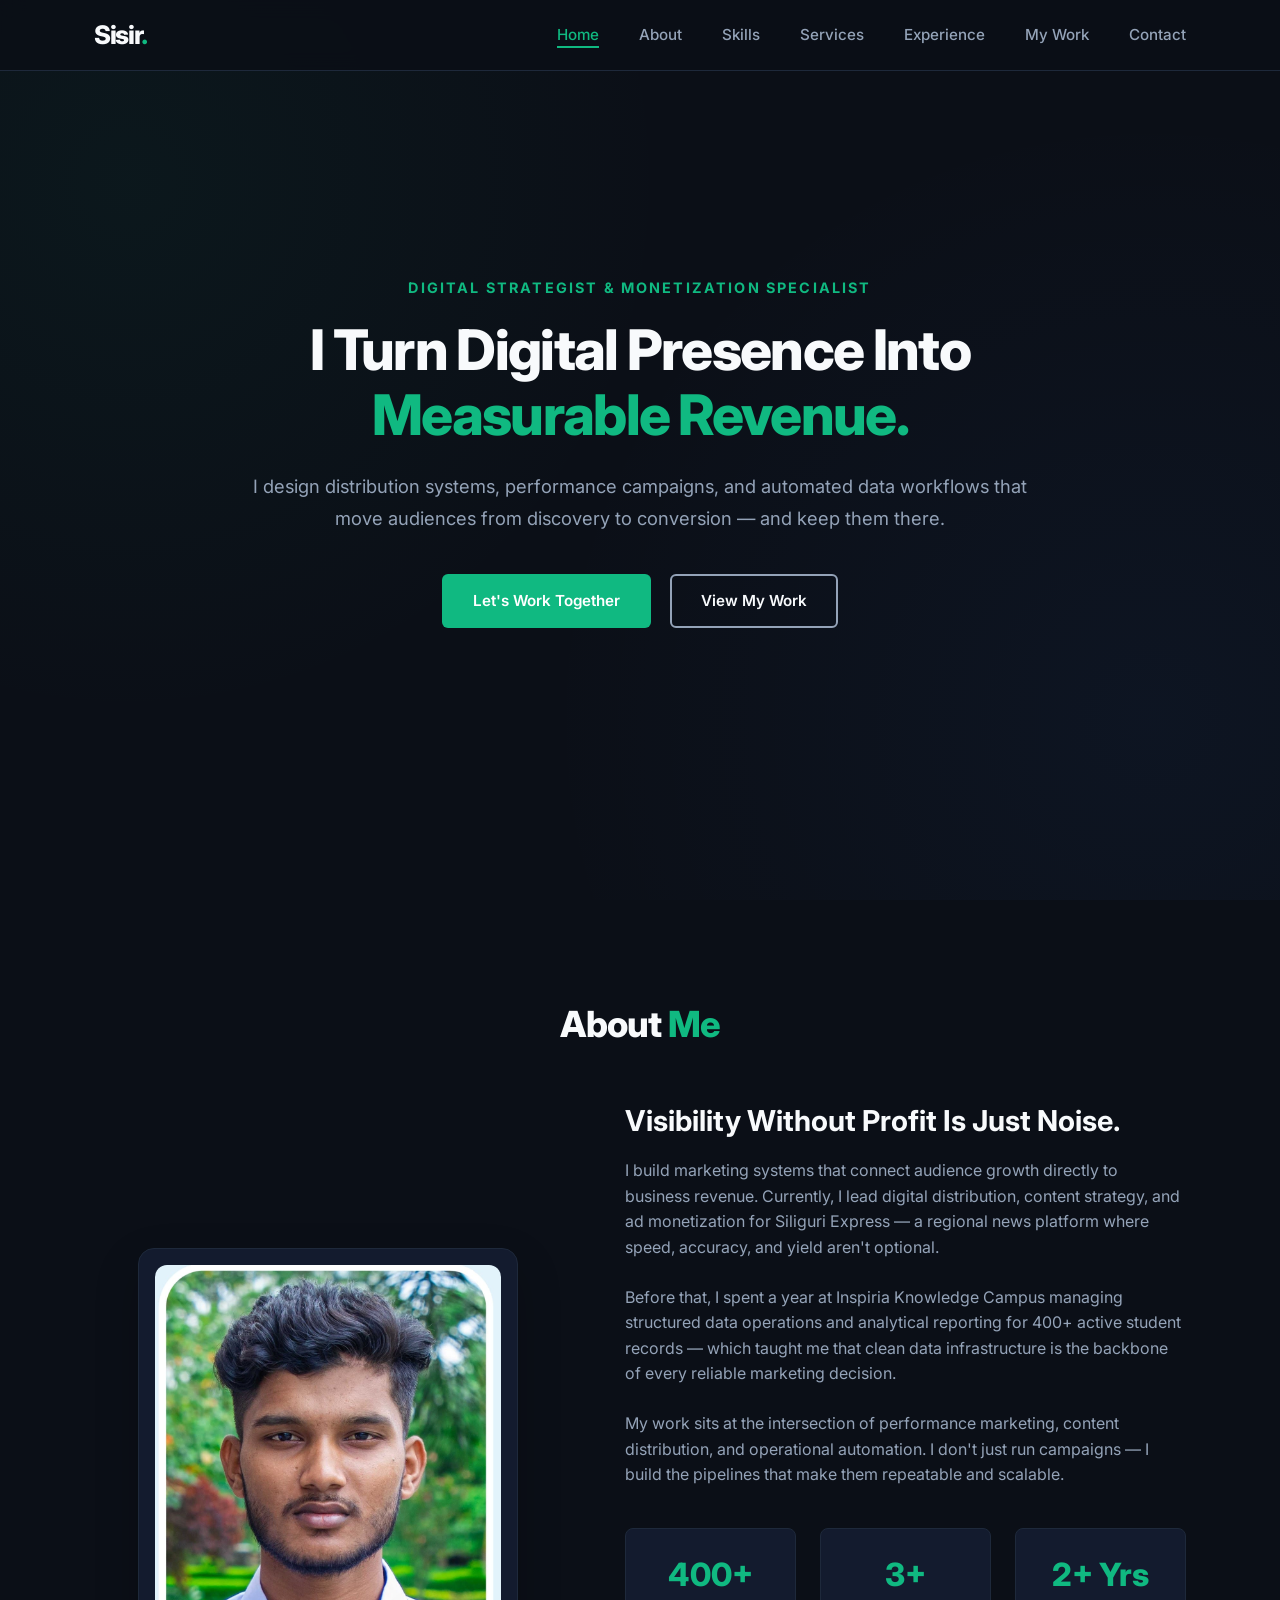
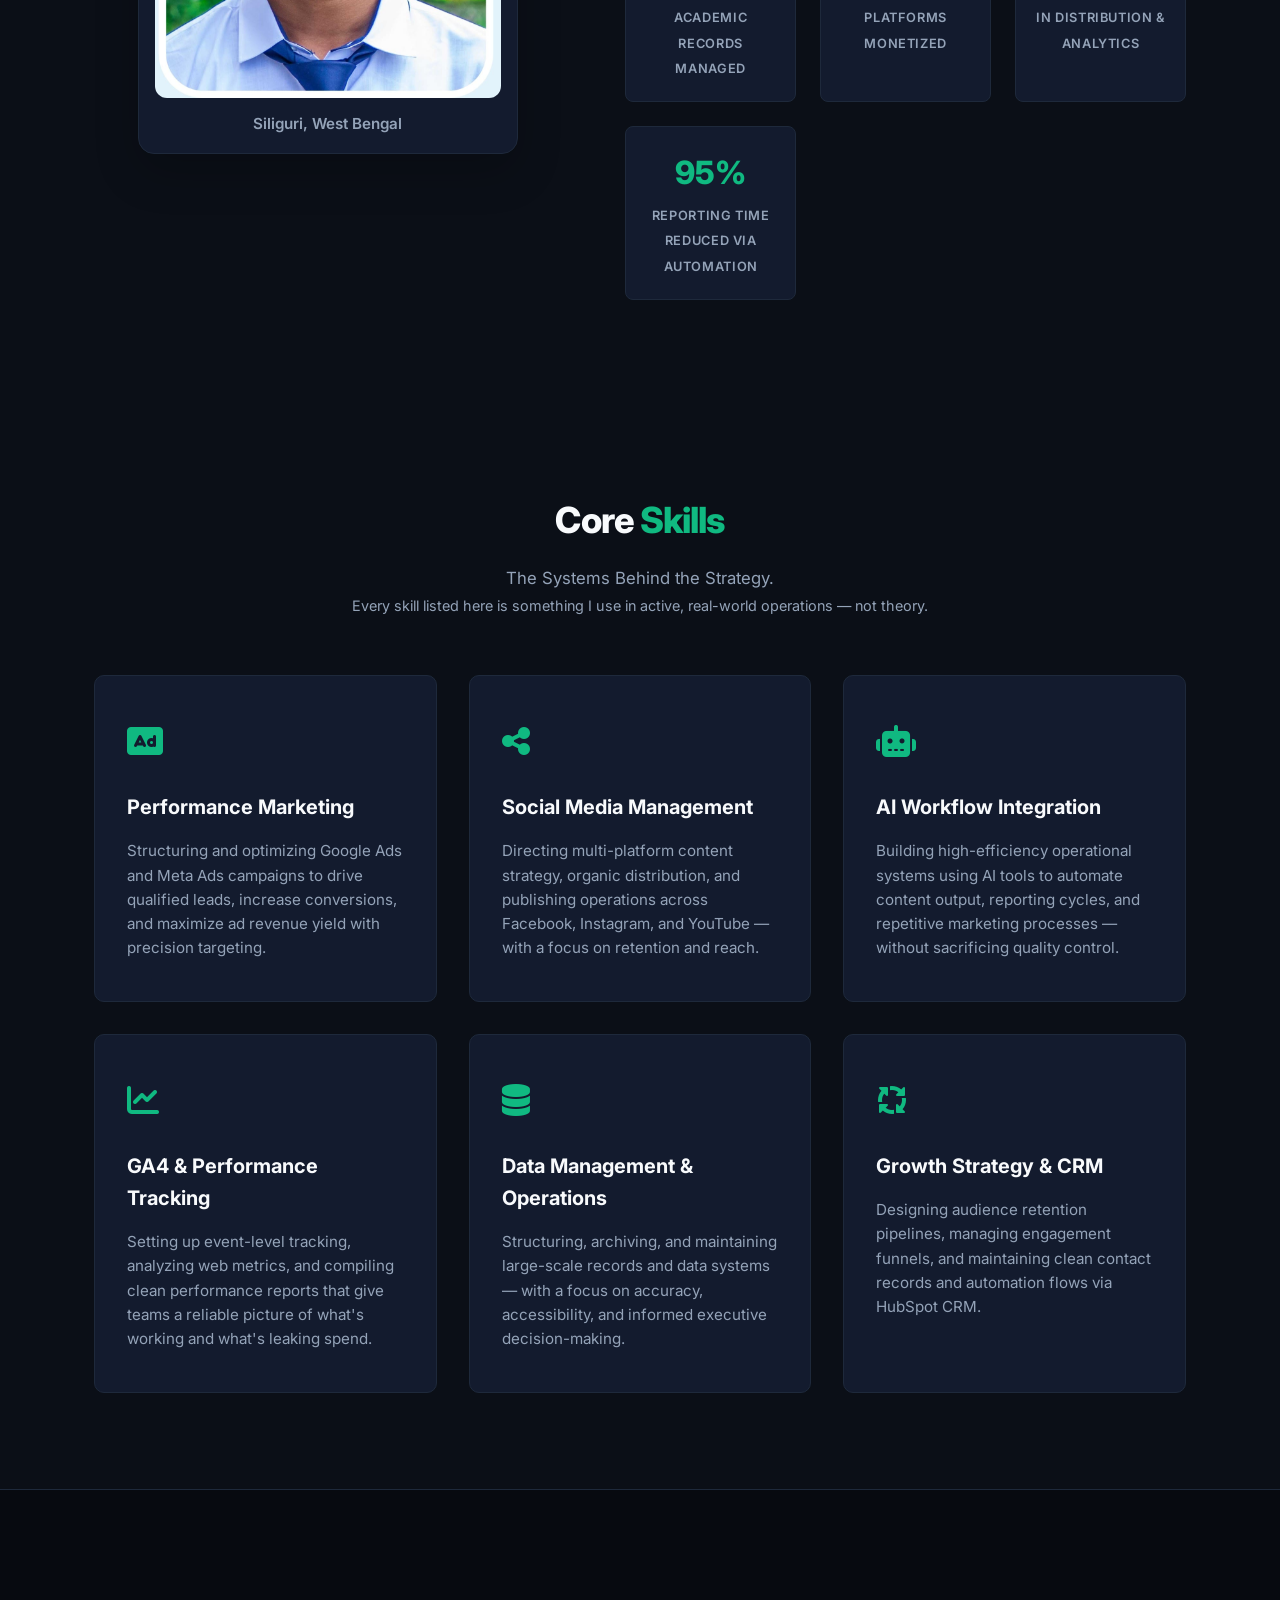
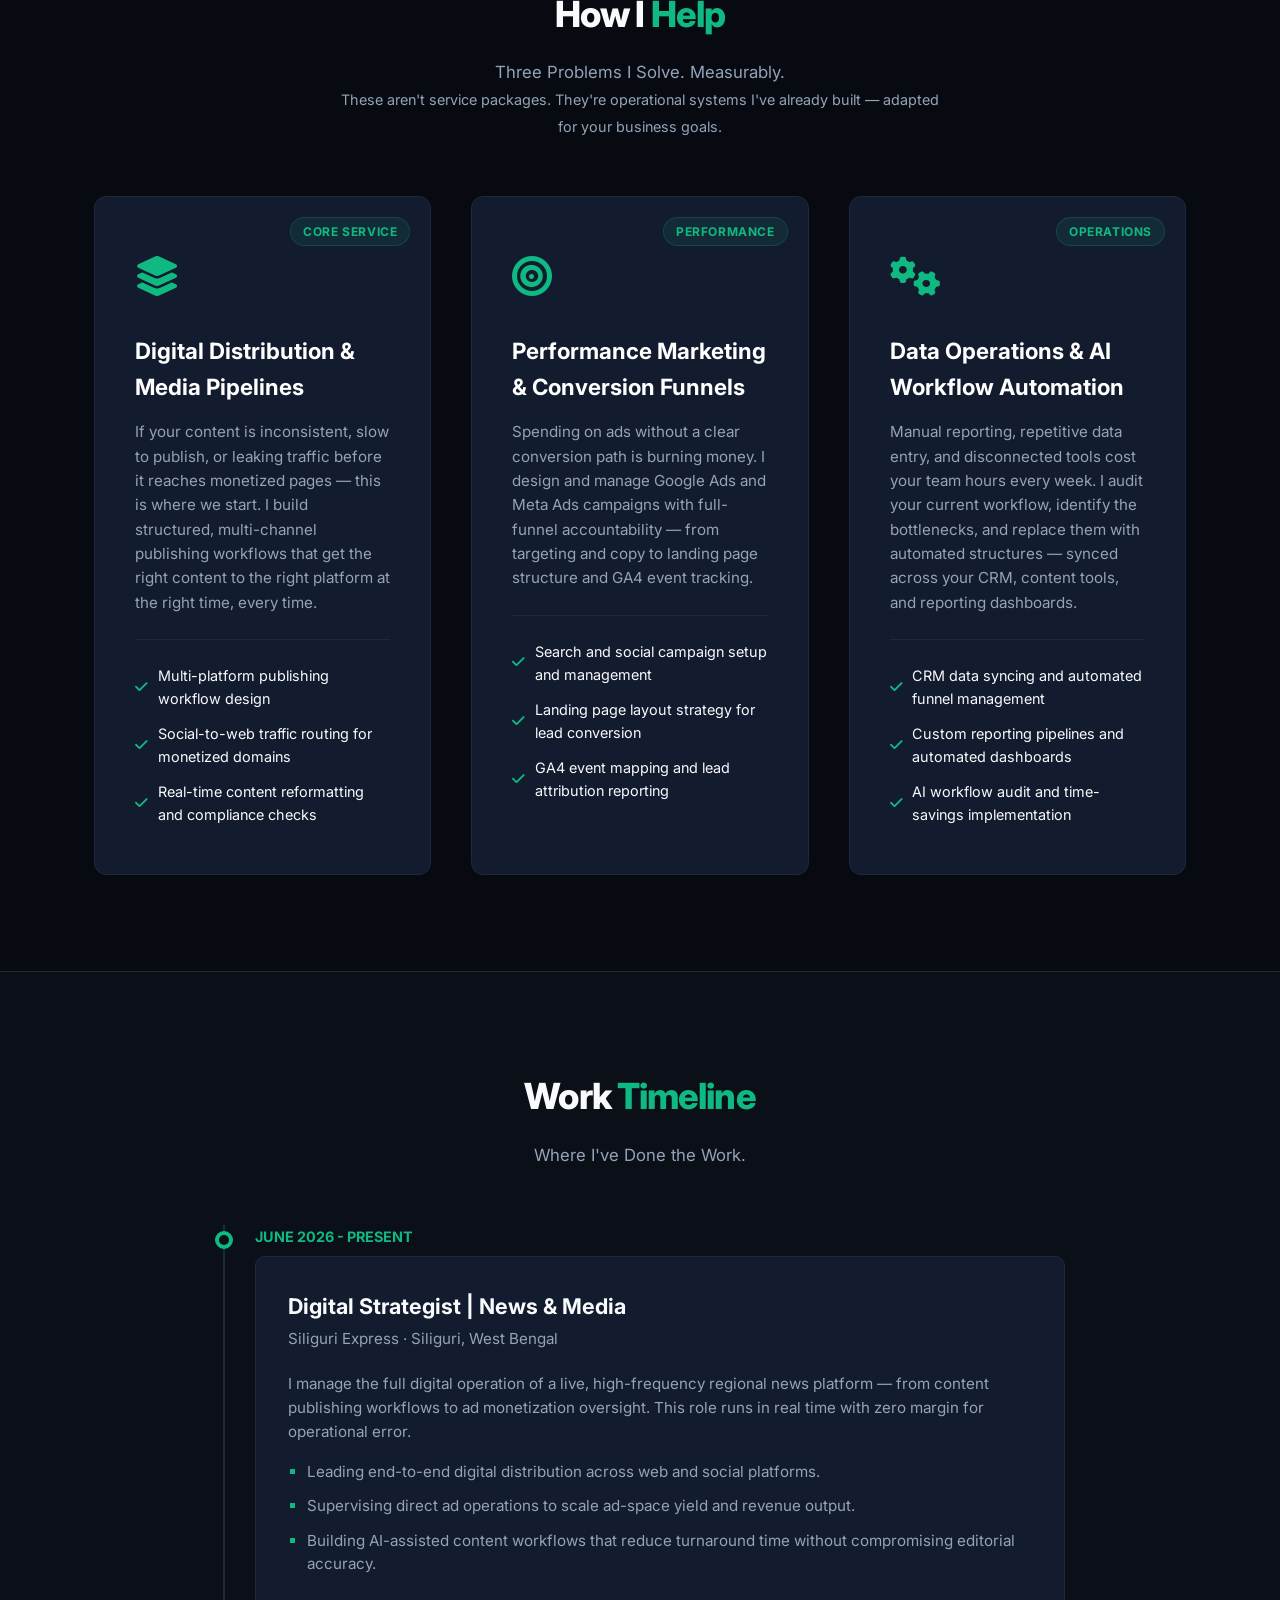
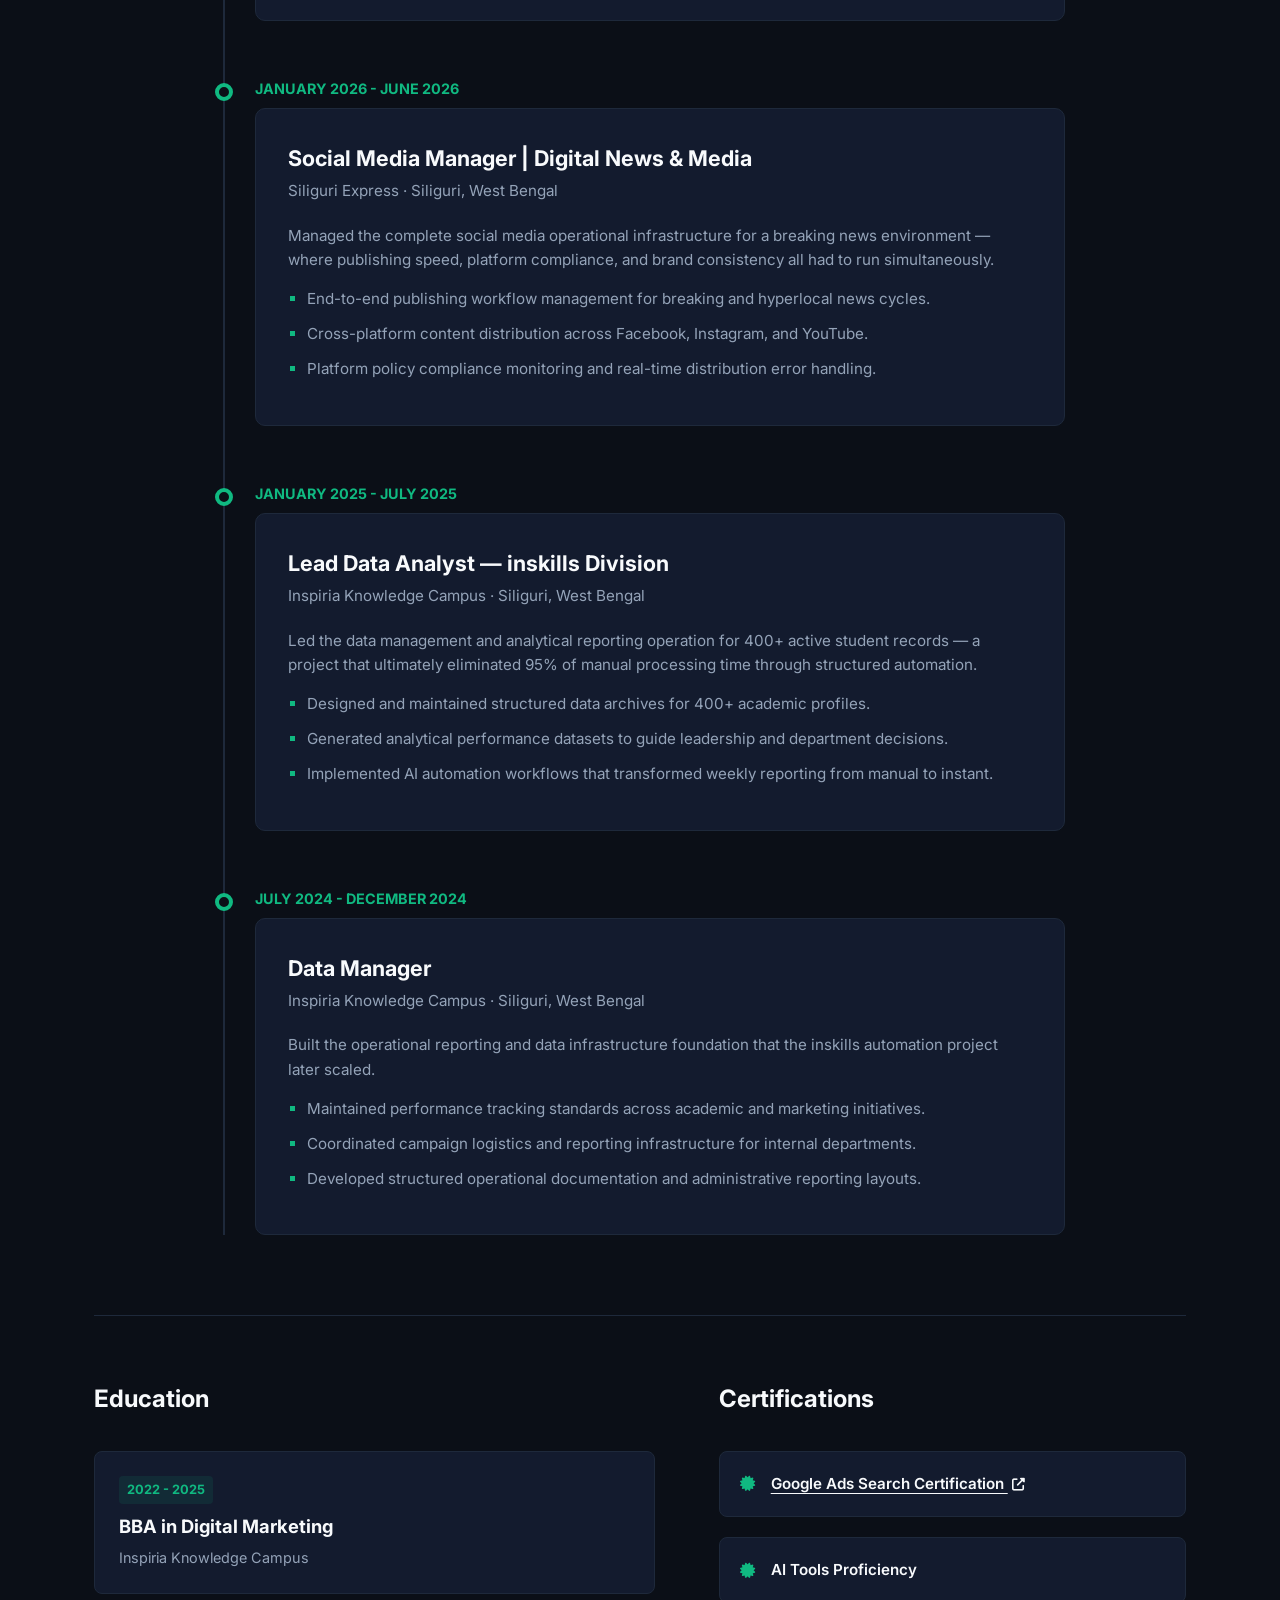
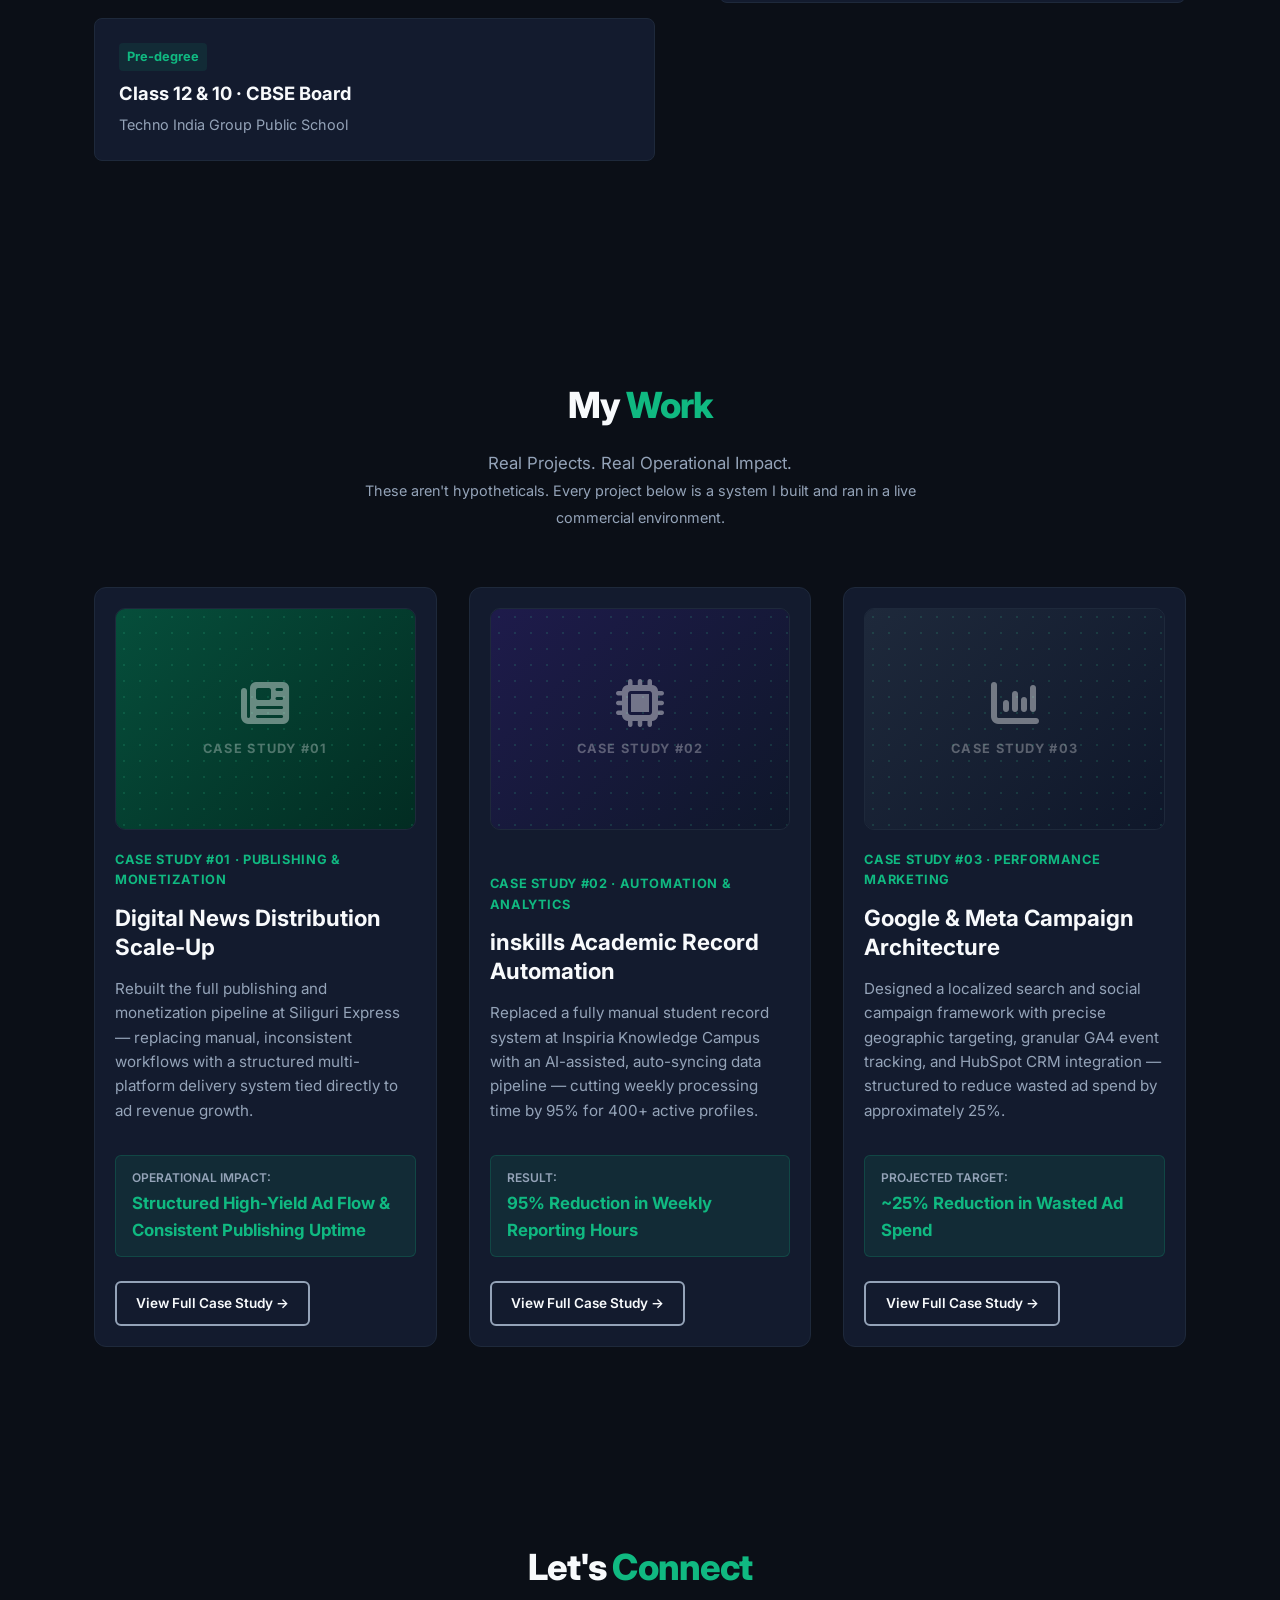
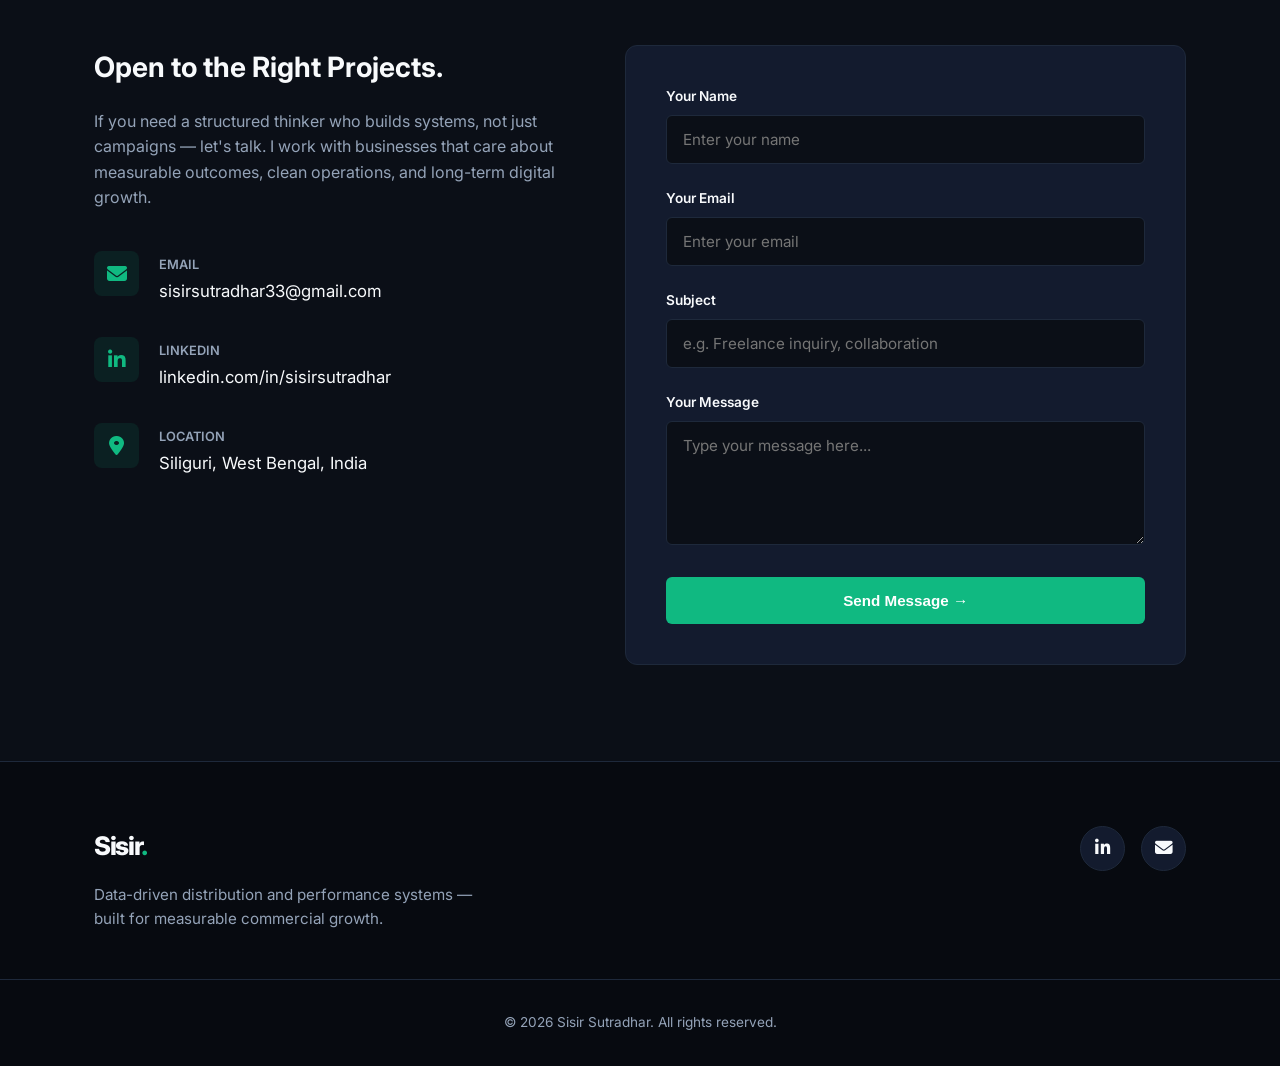
==== index.html @ cbf4d4e8 "chore: replace outdated image assets and update paths in index.html" ====
<!DOCTYPE html>
<html lang="en">
<head>
    <meta charset="UTF-8">
    <meta name="viewport" content="width=device-width, initial-scale=1.0">
    <title>Sisir Sutradhar | Digital Strategist & Performance Marketer</title>
    
    <meta name="description" content="I design distribution systems, performance campaigns, and automated data workflows that move audiences from discovery to conversion.">
    <meta property="og:title" content="Sisir Sutradhar | Digital Strategist">
    <meta property="og:description" content="I Turn Digital Presence Into Measurable Revenue.">
    <meta property="og:type" content="website">
    <meta property="og:url" content="https://project.sisirsutradhar33.workers.dev/">
    <meta property="og:image" content="https://project.sisirsutradhar33.workers.dev/assets/sexpres.jpg">
    
    <link rel="stylesheet" href="style.css">
    <link rel="stylesheet" href="https://cdnjs.cloudflare.com/ajax/libs/font-awesome/6.4.0/css/all.min.css">
    <link rel="preconnect" href="https://fonts.googleapis.com">
    <link rel="preconnect" href="https://fonts.gstatic.com" crossorigin>
    <link href="https://fonts.googleapis.com/css2?family=Inter:wght@300;400;500;600;700;800&display=swap" rel="stylesheet">
</head>
<body class="page-home">

    <!-- Header & Navigation -->
    <header class="header">
        <div class="container nav-container">
            <a href="index.html" class="logo">Sisir<span class="text-primary">.</span></a>
            <nav class="nav-menu" id="nav-menu">
                <ul class="nav-list">
                    <li><a href="index.html#hero" class="nav-link active">Home</a></li>
                    <li><a href="index.html#about" class="nav-link">About</a></li>
                    <li><a href="index.html#skills" class="nav-link">Skills</a></li>
                    <li><a href="index.html#services" class="nav-link">Services</a></li>
                    <li><a href="index.html#experience" class="nav-link">Experience</a></li>
                    <li><a href="index.html#portfolio" class="nav-link">My Work</a></li>
                    <li><a href="index.html#contact" class="nav-link">Contact</a></li>
                </ul>
            </nav>
            <div class="hamburger" id="hamburger">
                <span class="bar"></span>
                <span class="bar"></span>
                <span class="bar"></span>
            </div>
        </div>
    </header>

    <!-- Hero Section -->
    <section id="hero" class="hero-section">
        <div class="container hero-container">
            <div class="hero-content">
                <span class="hero-subtitle">Digital Strategist & Monetization Specialist</span>
                <h1 class="hero-title">I Turn Digital Presence Into <span class="text-primary">Measurable Revenue.</span></h1>
                <p class="hero-tagline">I design distribution systems, performance campaigns, and automated data workflows that move audiences from discovery to conversion — and keep them there.</p>
                <div class="hero-ctas">
                    <a href="index.html#contact" class="btn btn-primary">Let's Work Together</a>
                    <a href="index.html#portfolio" class="btn btn-secondary">View My Work</a>
                </div>
            </div>
        </div>
    </section>

    <!-- About Section -->
    <section id="about" class="about-section">
        <div class="container">
            <h2 class="section-title">About <span class="text-primary">Me</span></h2>
            <div class="about-grid">
                <div class="about-img-container">
                    <div class="about-image-card">
                        <img src="assets/me.jpg" alt="Portrait of Sisir Sutradhar" class="about-image">
                        <span class="img-label">Siliguri, West Bengal</span>
                    </div>
                </div>
                <div class="about-text">
                    <h3>Visibility Without Profit Is Just Noise.</h3>
                    <p>I build marketing systems that connect audience growth directly to business revenue. Currently, I lead digital distribution, content strategy, and ad monetization for Siliguri Express — a regional news platform where speed, accuracy, and yield aren't optional.</p>
                    <p>Before that, I spent a year at Inspiria Knowledge Campus managing structured data operations and analytical reporting for 400+ active student records — which taught me that clean data infrastructure is the backbone of every reliable marketing decision.</p>
                    <p>My work sits at the intersection of performance marketing, content distribution, and operational automation. I don't just run campaigns — I build the pipelines that make them repeatable and scalable.</p>
                    
                    <!-- Stats Grid -->
                    <div class="stats-grid" style="grid-template-columns: repeat(auto-fit, minmax(140px, 1fr));">
                        <div class="stat-card">
                            <span class="stat-number">400+</span>
                            <span class="stat-label">Academic Records Managed</span>
                        </div>
                        <div class="stat-card">
                            <span class="stat-number">3+</span>
                            <span class="stat-label">Platforms Monetized</span>
                        </div>
                        <div class="stat-card">
                            <span class="stat-number">2+ Yrs</span>
                            <span class="stat-label">In Distribution & Analytics</span>
                        </div>
                        <div class="stat-card">
                            <span class="stat-number">95%</span>
                            <span class="stat-label">Reporting Time Reduced via Automation</span>
                        </div>
                    </div>
                </div>
            </div>
        </div>
    </section>

    <!-- Skills Section -->
    <section id="skills" class="skills-section">
        <div class="container">
            <h2 class="section-title">Core <span class="text-primary">Skills</span></h2>
            <p class="section-subtitle">The Systems Behind the Strategy.<br><span style="font-size: 0.9rem;">Every skill listed here is something I use in active, real-world operations — not theory.</span></p>
            <div class="skills-grid">
                <div class="skill-card">
                    <div class="skill-icon"><i class="fa-solid fa-rectangle-ad"></i></div>
                    <h3>Performance Marketing</h3>
                    <p>Structuring and optimizing Google Ads and Meta Ads campaigns to drive qualified leads, increase conversions, and maximize ad revenue yield with precision targeting.</p>
                </div>
                <div class="skill-card">
                    <div class="skill-icon"><i class="fa-solid fa-share-nodes"></i></div>
                    <h3>Social Media Management</h3>
                    <p>Directing multi-platform content strategy, organic distribution, and publishing operations across Facebook, Instagram, and YouTube — with a focus on retention and reach.</p>
                </div>
                <div class="skill-card">
                    <div class="skill-icon"><i class="fa-solid fa-robot"></i></div>
                    <h3>AI Workflow Integration</h3>
                    <p>Building high-efficiency operational systems using AI tools to automate content output, reporting cycles, and repetitive marketing processes — without sacrificing quality control.</p>
                </div>
                <div class="skill-card">
                    <div class="skill-icon"><i class="fa-solid fa-chart-line"></i></div>
                    <h3>GA4 & Performance Tracking</h3>
                    <p>Setting up event-level tracking, analyzing web metrics, and compiling clean performance reports that give teams a reliable picture of what's working and what's leaking spend.</p>
                </div>
                <div class="skill-card">
                    <div class="skill-icon"><i class="fa-solid fa-database"></i></div>
                    <h3>Data Management & Operations</h3>
                    <p>Structuring, archiving, and maintaining large-scale records and data systems — with a focus on accuracy, accessibility, and informed executive decision-making.</p>
                </div>
                <div class="skill-card">
                    <div class="skill-icon"><i class="fa-solid fa-arrows-spin"></i></div>
                    <h3>Growth Strategy & CRM</h3>
                    <p>Designing audience retention pipelines, managing engagement funnels, and maintaining clean contact records and automation flows via HubSpot CRM.</p>
                </div>
            </div>
        </div>
    </section>

    <!-- Services Section -->
    <section id="services" class="services-section">
        <div class="container">
            <h2 class="section-title">How I <span class="text-primary">Help</span></h2>
            <p class="section-subtitle">Three Problems I Solve. Measurably.<br><span style="font-size: 0.9rem;">These aren't service packages. They're operational systems I've already built — adapted for your business goals.</span></p>
            
            <div class="services-grid">
                <div class="service-card">
                    <div class="service-tag">Core Service</div>
                    <div class="service-icon"><i class="fa-solid fa-layer-group"></i></div>
                    <h3>Digital Distribution & Media Pipelines</h3>
                    <p>If your content is inconsistent, slow to publish, or leaking traffic before it reaches monetized pages — this is where we start. I build structured, multi-channel publishing workflows that get the right content to the right platform at the right time, every time.</p>
                    <ul class="service-features">
                        <li><i class="fa-solid fa-check text-primary"></i> Multi-platform publishing workflow design</li>
                        <li><i class="fa-solid fa-check text-primary"></i> Social-to-web traffic routing for monetized domains</li>
                        <li><i class="fa-solid fa-check text-primary"></i> Real-time content reformatting and compliance checks</li>
                    </ul>
                </div>
                <div class="service-card">
                    <div class="service-tag">Performance</div>
                    <div class="service-icon"><i class="fa-solid fa-bullseye"></i></div>
                    <h3>Performance Marketing & Conversion Funnels</h3>
                    <p>Spending on ads without a clear conversion path is burning money. I design and manage Google Ads and Meta Ads campaigns with full-funnel accountability — from targeting and copy to landing page structure and GA4 event tracking.</p>
                    <ul class="service-features">
                        <li><i class="fa-solid fa-check text-primary"></i> Search and social campaign setup and management</li>
                        <li><i class="fa-solid fa-check text-primary"></i> Landing page layout strategy for lead conversion</li>
                        <li><i class="fa-solid fa-check text-primary"></i> GA4 event mapping and lead attribution reporting</li>
                    </ul>
                </div>
                <div class="service-card">
                    <div class="service-tag">Operations</div>
                    <div class="service-icon"><i class="fa-solid fa-gears"></i></div>
                    <h3>Data Operations & AI Workflow Automation</h3>
                    <p>Manual reporting, repetitive data entry, and disconnected tools cost your team hours every week. I audit your current workflow, identify the bottlenecks, and replace them with automated structures — synced across your CRM, content tools, and reporting dashboards.</p>
                    <ul class="service-features">
                        <li><i class="fa-solid fa-check text-primary"></i> CRM data syncing and automated funnel management</li>
                        <li><i class="fa-solid fa-check text-primary"></i> Custom reporting pipelines and automated dashboards</li>
                        <li><i class="fa-solid fa-check text-primary"></i> AI workflow audit and time-savings implementation</li>
                    </ul>
                </div>
            </div>
        </div>
    </section>

    <!-- Experience Section -->
    <section id="experience" class="experience-section">
        <div class="container">
            <h2 class="section-title">Work <span class="text-primary">Timeline</span></h2>
            <p class="section-subtitle">Where I've Done the Work.</p>
            <div class="timeline">
                <div class="timeline-item">
                    <div class="timeline-dot"></div>
                    <div class="timeline-date">June 2026 - Present</div>
                    <div class="timeline-content">
                        <h3>Digital Strategist | News & Media</h3>
                        <span class="company">Siliguri Express · Siliguri, West Bengal</span>
                        <p style="margin-bottom: 1rem; color: var(--text-secondary); font-size: 0.95rem;">I manage the full digital operation of a live, high-frequency regional news platform — from content publishing workflows to ad monetization oversight. This role runs in real time with zero margin for operational error.</p>
                        <ul class="timeline-bullets">
                            <li>Leading end-to-end digital distribution across web and social platforms.</li>
                            <li>Supervising direct ad operations to scale ad-space yield and revenue output.</li>
                            <li>Building AI-assisted content workflows that reduce turnaround time without compromising editorial accuracy.</li>
                        </ul>
                    </div>
                </div>
                <div class="timeline-item">
                    <div class="timeline-dot"></div>
                    <div class="timeline-date">January 2026 - June 2026</div>
                    <div class="timeline-content">
                        <h3>Social Media Manager | Digital News & Media</h3>
                        <span class="company">Siliguri Express · Siliguri, West Bengal</span>
                        <p style="margin-bottom: 1rem; color: var(--text-secondary); font-size: 0.95rem;">Managed the complete social media operational infrastructure for a breaking news environment — where publishing speed, platform compliance, and brand consistency all had to run simultaneously.</p>
                        <ul class="timeline-bullets">
                            <li>End-to-end publishing workflow management for breaking and hyperlocal news cycles.</li>
                            <li>Cross-platform content distribution across Facebook, Instagram, and YouTube.</li>
                            <li>Platform policy compliance monitoring and real-time distribution error handling.</li>
                        </ul>
                    </div>
                </div>
                <div class="timeline-item">
                    <div class="timeline-dot"></div>
                    <div class="timeline-date">January 2025 - July 2025</div>
                    <div class="timeline-content">
                        <h3>Lead Data Analyst — inskills Division</h3>
                        <span class="company">Inspiria Knowledge Campus · Siliguri, West Bengal</span>
                        <p style="margin-bottom: 1rem; color: var(--text-secondary); font-size: 0.95rem;">Led the data management and analytical reporting operation for 400+ active student records — a project that ultimately eliminated 95% of manual processing time through structured automation.</p>
                        <ul class="timeline-bullets">
                            <li>Designed and maintained structured data archives for 400+ academic profiles.</li>
                            <li>Generated analytical performance datasets to guide leadership and department decisions.</li>
                            <li>Implemented AI automation workflows that transformed weekly reporting from manual to instant.</li>
                        </ul>
                    </div>
                </div>
                <div class="timeline-item">
                    <div class="timeline-dot"></div>
                    <div class="timeline-date">July 2024 - December 2024</div>
                    <div class="timeline-content">
                        <h3>Data Manager</h3>
                        <span class="company">Inspiria Knowledge Campus · Siliguri, West Bengal</span>
                        <p style="margin-bottom: 1rem; color: var(--text-secondary); font-size: 0.95rem;">Built the operational reporting and data infrastructure foundation that the inskills automation project later scaled.</p>
                        <ul class="timeline-bullets">
                            <li>Maintained performance tracking standards across academic and marketing initiatives.</li>
                            <li>Coordinated campaign logistics and reporting infrastructure for internal departments.</li>
                            <li>Developed structured operational documentation and administrative reporting layouts.</li>
                        </ul>
                    </div>
                </div>
            </div>

            <div class="education-certs-container">
                <div class="edu-column">
                    <h3 class="sub-section-title">Education</h3>
                    <div class="edu-card">
                        <span class="edu-year">2022 - 2025</span>
                        <h4>BBA in Digital Marketing</h4>
                        <p class="company">Inspiria Knowledge Campus</p>
                    </div>
                    <div class="edu-card">
                        <span class="edu-year">Pre-degree</span>
                        <h4>Class 12 & 10 · CBSE Board</h4>
                        <p class="company">Techno India Group Public School</p>
                    </div>
                </div>
                <div class="certs-column">
                    <h3 class="sub-section-title">Certifications</h3>
                    <ul class="certs-list">
                        <li><i class="fa-solid fa-certificate text-primary"></i> <a href="#" target="_blank" style="text-decoration: underline; text-underline-offset: 4px; transition: color 0.2s;" onmouseover="this.style.color='#10b981'" onmouseout="this.style.color='inherit'">Google Ads Search Certification <i class="fa-solid fa-external-link-alt" style="font-size: 0.8rem; margin-left: 4px;"></i></a></li>
                        <li><i class="fa-solid fa-certificate text-primary"></i> AI Tools Proficiency</li>
                    </ul>
                </div>
            </div>
        </div>
    </section>

    <!-- Portfolio / My Work Section -->
    <section id="portfolio" class="portfolio-section">
        <div class="container">
            <h2 class="section-title">My <span class="text-primary">Work</span></h2>
            <p class="section-subtitle">Real Projects. Real Operational Impact.<br><span style="font-size: 0.9rem;">These aren't hypotheticals. Every project below is a system I built and ran in a live commercial environment.</span></p>
            
            <div class="portfolio-grid">
                <div class="portfolio-card">
                    <div class="portfolio-image">
                        <div class="project-gradient gradient-distribution">
                            <i class="fa-solid fa-newspaper placeholder-icon"></i>
                            <span class="placeholder-caption">Case Study #01</span>
                        </div>
                    </div>
                    <div class="portfolio-info">
                        <span class="project-category">Case Study #01 · Publishing & Monetization</span>
                        <h3>Digital News Distribution Scale-Up</h3>
                        <p class="project-desc">Rebuilt the full publishing and monetization pipeline at Siliguri Express — replacing manual, inconsistent workflows with a structured multi-platform delivery system tied directly to ad revenue growth.</p>
                        <div class="outcome-badge" style="margin-bottom: 1.5rem;">
                            <span class="outcome-label">Operational Impact:</span>
                            <span class="outcome-value">Structured High-Yield Ad Flow & Consistent Publishing Uptime</span>
                        </div>
                        <a href="case-study.html" class="btn btn-secondary" style="padding: 0.6rem 1.2rem; font-size: 0.85rem;">View Full Case Study →</a>
                    </div>
                </div>
                
                <div class="portfolio-card">
                    <div class="portfolio-image">
                        <div class="project-gradient gradient-automation">
                            <i class="fa-solid fa-microchip placeholder-icon"></i>
                            <span class="placeholder-caption">Case Study #02</span>
                        </div>
                    </div>
                    <div class="portfolio-info">
                        <span class="project-category">Case Study #02 · Automation & Analytics</span>
                        <h3>inskills Academic Record Automation</h3>
                        <p class="project-desc">Replaced a fully manual student record system at Inspiria Knowledge Campus with an AI-assisted, auto-syncing data pipeline — cutting weekly processing time by 95% for 400+ active profiles.</p>
                        <div class="outcome-badge" style="margin-bottom: 1.5rem;">
                            <span class="outcome-label">Result:</span>
                            <span class="outcome-value">95% Reduction in Weekly Reporting Hours</span>
                        </div>
                        <a href="case-study-2.html" class="btn btn-secondary" style="padding: 0.6rem 1.2rem; font-size: 0.85rem;">View Full Case Study →</a>
                    </div>
                </div>
                
                <div class="portfolio-card">
                    <div class="portfolio-image">
                        <div class="project-gradient gradient-campaign">
                            <i class="fa-solid fa-chart-column placeholder-icon"></i>
                            <span class="placeholder-caption">Case Study #03</span>
                        </div>
                    </div>
                    <div class="portfolio-info">
                        <span class="project-category">Case Study #03 · Performance Marketing</span>
                        <h3>Google & Meta Campaign Architecture</h3>
                        <p class="project-desc">Designed a localized search and social campaign framework with precise geographic targeting, granular GA4 event tracking, and HubSpot CRM integration — structured to reduce wasted ad spend by approximately 25%.</p>
                        <div class="outcome-badge" style="margin-bottom: 1.5rem;">
                            <span class="outcome-label">Projected Target:</span>
                            <span class="outcome-value">~25% Reduction in Wasted Ad Spend</span>
                        </div>
                        <a href="case-study-3.html" class="btn btn-secondary" style="padding: 0.6rem 1.2rem; font-size: 0.85rem;">View Full Case Study →</a>
                    </div>
                </div>
            </div>
        </div>
    </section>

    <!-- Contact Section -->
    <section id="contact" class="contact-section">
        <div class="container">
            <h2 class="section-title">Let's <span class="text-primary">Connect</span></h2>
            <div class="contact-grid">
                <div class="contact-info">
                    <h3>Open to the Right Projects.</h3>
                    <p>If you need a structured thinker who builds systems, not just campaigns — let's talk. I work with businesses that care about measurable outcomes, clean operations, and long-term digital growth.</p>
                    <div class="contact-details">
                        <div class="details-item">
                            <i class="fa-solid fa-envelope"></i>
                            <div>
                                <span>Email</span>
                                <p>sisirsutradhar33@gmail.com</p>
                            </div>
                        </div>
                        <div class="details-item">
                            <i class="fa-brands fa-linkedin-in"></i>
                            <div>
                                <span>LinkedIn</span>
                                <p>linkedin.com/in/sisirsutradhar</p>
                            </div>
                        </div>
                        <div class="details-item">
                            <i class="fa-solid fa-location-dot"></i>
                            <div>
                                <span>Location</span>
                                <p>Siliguri, West Bengal, India</p>
                            </div>
                        </div>
                    </div>
                </div>
                
                <div class="contact-form-container">
                    <form id="contact-form" class="contact-form" action="https://api.web3forms.com/submit" method="POST">
                        <input type="hidden" name="access_key" value="fd456ab2-9467-48f1-b31d-721f8286e921">
                        <input type="checkbox" name="botcheck" class="hidden" style="display: none;">
                        <input type="hidden" name="subject" value="New Lead from Sisir Portfolio">
                        <input type="hidden" name="from_name" value="Sisir Portfolio">

                        <div class="form-group">
                            <label for="name">Your Name</label>
                            <input type="text" id="name" name="name" required placeholder="Enter your name">
                        </div>
                        <div class="form-group">
                            <label for="email">Your Email</label>
                            <input type="email" id="email" name="email" required placeholder="Enter your email">
                        </div>
                        <div class="form-group">
                            <label for="subject">Subject</label>
                            <input type="text" id="subject" name="subject" required placeholder="e.g. Freelance inquiry, collaboration">
                        </div>
                        <div class="form-group">
                            <label for="message">Your Message</label>
                            <textarea id="message" name="message" rows="5" required placeholder="Type your message here..."></textarea>
                        </div>
                        <button type="submit" class="btn btn-primary btn-full">Send Message →</button>
                    </form>
                    <div id="form-feedback" class="form-feedback hide"></div>
                </div>
            </div>
        </div>
    </section>

    <!-- Footer -->
    <footer class="footer">
        <div class="container footer-container">
            <div class="footer-brand">
                <a href="index.html" class="logo">Sisir<span class="text-primary">.</span></a>
                <p>Data-driven distribution and performance systems — built for measurable commercial growth.</p>
            </div>
            <div class="footer-socials">
                <a href="https://www.linkedin.com/in/sisirsutradhar" target="_blank" aria-label="LinkedIn"><i class="fa-brands fa-linkedin-in"></i></a>
                <a href="mailto:sisirsutradhar33@gmail.com" aria-label="Email"><i class="fa-solid fa-envelope"></i></a>
            </div>
        </div>
        <div class="footer-bottom">
            <p>&copy; 2026 Sisir Sutradhar. All rights reserved.</p>
        </div>
    </footer>

    <script src="script.js"></script>
</body>
</html>
---- style.css ----
/* --- Color System & Custom Properties --- */
:root {
    --bg-main: #0b0f17;          /* Dark charcoal/blue background */
    --bg-card: #131b2e;          /* Secondary dark card color */
    --color-white: #ffffff;      /* Pure white for primary headers */
    --text-primary: #f8fafc;     /* Clean off-white text */
    --text-secondary: #94a3b8;   /* Cool muted gray for subtexts */
    
    --primary: #10b981;          /* Green branding tint */
    --hover-color: #34d399;      /* Brighter emerald/mint for standard hover */
    --hover-dark: #059669;       /* Deeper green for button background hover */
    
    --transition-fast: 0.2s ease;
    --transition-mid: 0.3s cubic-bezier(0.4, 0, 0.2, 1);
    
    --border-color: #1e293b;
    --container-max-width: 1140px;
}

/* --- Global Base Styles --- */
* {
    margin: 0;
    padding: 0;
    box-sizing: border-box;
}

html {
    scroll-behavior: smooth;
    font-size: 16px;
}

body {
    background-color: var(--bg-main);
    color: var(--text-primary);
    font-family: 'Inter', sans-serif;
    line-height: 1.6;
    overflow-x: hidden;
}

ul {
    list-style: none;
}

a {
    color: inherit;
    text-decoration: none;
    transition: var(--transition-fast);
}

img {
    max-width: 100%;
    height: auto;
    display: block;
}

.text-primary {
    color: var(--primary);
}

.container {
    width: 100%;
    max-width: var(--container-max-width);
    margin: 0 auto;
    padding: 0 1.5rem;
}

/* --- Button Component Styling --- */
.btn {
    display: inline-flex;
    align-items: center;
    justify-content: center;
    gap: 0.5rem;
    padding: 0.8rem 1.8rem;
    font-weight: 600;
    font-size: 0.95rem;
    border-radius: 6px;
    cursor: pointer;
    transition: var(--transition-mid);
    border: 2px solid transparent;
}

.btn-primary {
    background-color: var(--primary);
    color: var(--color-white);
}

.btn-primary:hover {
    background-color: var(--hover-dark);
    transform: translateY(-2px);
    box-shadow: 0 10px 20px rgba(16, 185, 129, 0.15); /* Adds a subtle green glow */
}

.btn-secondary {
    background-color: transparent;
    border-color: var(--text-secondary);
    color: var(--text-primary);
}

.btn-secondary:hover {
    border-color: var(--hover-color);
    color: var(--hover-color);
    transform: translateY(-2px);
    box-shadow: 0 10px 20px rgba(52, 211, 153, 0.05);
}

.btn-full {
    width: 100%;
}

/* --- Section Formatting --- */
section {
    padding: 6rem 0;
}

.section-title {
    font-size: 2.25rem;
    font-weight: 800;
    text-align: center;
    margin-bottom: 1rem;
    letter-spacing: -0.025em;
}

.section-subtitle {
    font-size: 1.05rem;
    color: var(--text-secondary);
    text-align: center;
    max-width: 600px;
    margin: 0 auto 3.5rem auto;
}

/* --- Header / Navigation Bar --- */
.header {
    position: fixed;
    top: 0;
    left: 0;
    width: 100%;
    background-color: rgba(11, 15, 23, 0.9);
    backdrop-filter: blur(10px);
    border-bottom: 1px solid var(--border-color);
    z-index: 1000;
    transition: var(--transition-mid);
}

.header.scrolled {
    padding: 0.6rem 0;
    box-shadow: 0 10px 30px rgba(0, 0, 0, 0.3);
}

.nav-container {
    display: flex;
    justify-content: space-between;
    align-items: center;
    height: 70px;
}

.logo {
    font-size: 1.6rem;
    font-weight: 800;
    letter-spacing: -0.05em;
}

.nav-list {
    display: flex;
    gap: 2.5rem;
}

.nav-link {
    font-size: 0.95rem;
    font-weight: 500;
    color: var(--text-secondary);
    position: relative;
    padding-bottom: 4px;
}

.nav-link::after {
    content: '';
    position: absolute;
    bottom: 0;
    left: 0;
    width: 0%;
    height: 2px;
    background-color: var(--primary);
    transition: var(--transition-mid);
}

.nav-link:hover {
    color: var(--hover-color);
}

.nav-link:hover::after {
    background-color: var(--hover-color);
    width: 100%;
}

.nav-link.active {
    color: var(--primary);
}

.nav-link.active::after {
    width: 100%;
}

.hamburger {
    display: none;
    cursor: pointer;
    flex-direction: column;
    gap: 6px;
}

.hamburger .bar {
    width: 25px;
    height: 3px;
    background-color: var(--text-primary);
    transition: var(--transition-mid);
}

/* --- Hero Section --- */
.hero-section {
    min-height: 100vh;
    display: flex;
    align-items: center;
    position: relative;
    padding-top: 100px;
    background: radial-gradient(circle at 10% 20%, rgba(16, 185, 129, 0.05) 0%, transparent 40%),
                radial-gradient(circle at 90% 80%, rgba(59, 130, 246, 0.05) 0%, transparent 45%);
}

.hero-container {
    display: flex;
    align-items: center;
    justify-content: center;
}

.hero-content {
    max-width: 780px;
    text-align: center;
}

.hero-subtitle {
    text-transform: uppercase;
    font-size: 0.9rem;
    font-weight: 700;
    color: var(--primary);
    letter-spacing: 0.15em;
    display: block;
    margin-bottom: 1.2rem;
}

.hero-title {
    font-size: 3.5rem;
    font-weight: 800;
    line-height: 1.15;
    margin-bottom: 1.5rem;
    letter-spacing: -0.03em;
}

.hero-tagline {
    font-size: 1.15rem;
    color: var(--text-secondary);
    margin-bottom: 2.5rem;
    line-height: 1.7;
}

.hero-ctas {
    display: flex;
    gap: 1.2rem;
    justify-content: center;
}

/* --- About Me Section --- */
.about-grid {
    display: grid;
    grid-template-columns: 1fr 1.2fr;
    gap: 4rem;
    align-items: center;
    margin-top: 3rem;
}

.about-img-container {
    display: flex;
    justify-content: center;
}

.about-image-card {
    width: 100%;
    max-width: 380px;
    background-color: var(--bg-card);
    border: 1px solid var(--border-color);
    border-radius: 16px;
    padding: 1rem;
    box-shadow: 0 18px 45px rgba(0, 0, 0, 0.2);
    transition: var(--transition-mid);
}

.about-image-card:hover {
    border-color: var(--hover-color);
    transform: translateY(-4px);
}

.about-image {
    width: 100%;
    border-radius: 12px;
    margin-bottom: 0.9rem;
}

.img-label {
    display: block;
    text-align: center;
    color: var(--text-secondary);
    font-size: 0.95rem;
    font-weight: 600;
}

.about-text h3 {
    font-size: 1.8rem;
    font-weight: 700;
    margin-bottom: 1.2rem;
    line-height: 1.3;
}

.about-text p {
    color: var(--text-secondary);
    margin-bottom: 1.5rem;
}

.stats-grid {
    display: grid;
    grid-template-columns: repeat(3, 1fr);
    gap: 1.5rem;
    margin-top: 2.5rem;
}

.stat-card {
    background-color: var(--bg-card);
    padding: 1.25rem;
    border-radius: 8px;
    border: 1px solid var(--border-color);
    text-align: center;
    transition: var(--transition-mid);
}

.stat-card:hover {
    border-color: var(--hover-color);
    transform: translateY(-4px);
}

.stat-number {
    display: block;
    font-size: 2rem;
    font-weight: 800;
    color: var(--primary);
    margin-bottom: 0.25rem;
}

.stat-label {
    font-size: 0.8rem;
    color: var(--text-secondary);
    text-transform: uppercase;
    letter-spacing: 0.05em;
    font-weight: 600;
}

/* --- Skills Section --- */
.skills-grid {
    display: grid;
    grid-template-columns: repeat(auto-fit, minmax(320px, 1fr));
    gap: 2rem;
}

.skill-card {
    background-color: var(--bg-card);
    border: 1px solid var(--border-color);
    padding: 2.5rem 2rem;
    border-radius: 10px;
    transition: var(--transition-mid);
}

.skill-card:hover {
    border-color: var(--hover-color);
    transform: translateY(-5px);
    box-shadow: 0 10px 30px rgba(16, 185, 129, 0.05);
}

.skill-icon {
    font-size: 2rem;
    color: var(--primary);
    margin-bottom: 1.5rem;
}

.skill-card:hover .skill-icon {
    color: var(--hover-color);
}

.skill-card h3 {
    font-size: 1.25rem;
    font-weight: 700;
    margin-bottom: 1rem;
}

.skill-card p {
    color: var(--text-secondary);
    font-size: 0.95rem;
    line-height: 1.6;
}

/* --- Experience (Timeline) Section --- */
.timeline {
    position: relative;
    max-width: 850px;
    margin: 3rem auto 0 auto;
    padding-left: 2.5rem;
}

.timeline::before {
    content: '';
    position: absolute;
    top: 0;
    left: 8px;
    height: 100%;
    width: 2px;
    background-color: var(--border-color);
}

.timeline-item {
    position: relative;
    margin-bottom: 3.5rem;
}

.timeline-item:last-child {
    margin-bottom: 0;
}

.timeline-dot {
    position: absolute;
    left: -2.5rem;
    top: 6px;
    width: 18px;
    height: 18px;
    border-radius: 50%;
    background-color: var(--bg-main);
    border: 4px solid var(--primary);
    transition: var(--transition-mid);
}

.timeline-item:hover .timeline-dot {
    border-color: var(--hover-color);
    box-shadow: 0 0 12px rgba(59, 130, 246, 0.4);
}

.timeline-date {
    font-size: 0.9rem;
    font-weight: 700;
    color: var(--primary);
    margin-bottom: 0.5rem;
    text-transform: uppercase;
}

.timeline-item:hover .timeline-date {
    color: var(--hover-color);
}

.timeline-content {
    background-color: var(--bg-card);
    border: 1px solid var(--border-color);
    padding: 2rem;
    border-radius: 10px;
    transition: var(--transition-mid);
}

.timeline-content:hover {
    border-color: var(--border-color);
}

.timeline-content h3 {
    font-size: 1.35rem;
    font-weight: 700;
    margin-bottom: 0.25rem;
}

.timeline-content .company {
    font-size: 0.95rem;
    color: var(--text-secondary);
    display: block;
    margin-bottom: 1.25rem;
}

.timeline-bullets {
    padding-left: 1.2rem;
}

.timeline-bullets li {
    list-style-type: square;
    color: var(--text-secondary);
    font-size: 0.95rem;
    margin-bottom: 0.75rem;
    line-height: 1.5;
}

.timeline-bullets li::marker {
    color: var(--primary);
}

/* --- Education & Certifications Styles --- */
.education-certs-container {
    display: grid;
    grid-template-columns: 1.2fr 1fr;
    gap: 4rem;
    margin-top: 5rem;
    border-top: 1px solid var(--border-color);
    padding-top: 4rem;
}

.sub-section-title {
    font-size: 1.5rem;
    font-weight: 700;
    margin-bottom: 2rem;
}

.edu-card {
    background-color: var(--bg-card);
    border: 1px solid var(--border-color);
    padding: 1.5rem;
    border-radius: 8px;
    margin-bottom: 1.5rem;
    transition: var(--transition-mid);
}

.edu-card:hover {
    border-color: var(--hover-color);
}

.edu-year {
    display: inline-block;
    font-size: 0.8rem;
    font-weight: 700;
    color: var(--primary);
    margin-bottom: 0.5rem;
    background-color: rgba(16, 185, 129, 0.1);
    padding: 0.25rem 0.5rem;
    border-radius: 4px;
}

.edu-card h4 {
    font-size: 1.15rem;
    font-weight: 700;
    margin-bottom: 0.25rem;
}

.edu-card .company {
    font-size: 0.9rem;
    color: var(--text-secondary);
}

.certs-list {
    display: flex;
    flex-direction: column;
    gap: 1.25rem;
}

.certs-list li {
    background-color: var(--bg-card);
    border: 1px solid var(--border-color);
    padding: 1.25rem;
    border-radius: 8px;
    font-weight: 600;
    font-size: 0.95rem;
    display: flex;
    align-items: center;
    gap: 1rem;
    transition: var(--transition-mid);
}

.certs-list li:hover {
    border-color: var(--hover-color);
}

/* --- Portfolio / My Work Section --- */
.portfolio-grid {
    display: grid;
    grid-template-columns: repeat(auto-fit, minmax(320px, 1fr));
    gap: 2rem;
}

.portfolio-card {
    background-color: var(--bg-card);
    border: 1px solid var(--border-color);
    border-radius: 12px;
    overflow: hidden;
    display: flex;
    flex-direction: column;
    justify-content: space-between;
    padding: 1.25rem;
    transition: var(--transition-mid);
}

.portfolio-image {
    border-radius: 10px;
    overflow: hidden;
    margin-bottom: 1.25rem;
    border: 1px solid var(--border-color);
}

.portfolio-image img {
    width: 100%;
    height: 220px;
    object-fit: cover;
    display: block;
}

.portfolio-card:hover {
    border-color: var(--hover-color);
    transform: translateY(-5px);
    box-shadow: 0 10px 30px rgba(16, 185, 129, 0.05);
}

.project-category {
    font-size: 0.8rem;
    font-weight: 700;
    color: var(--primary);
    text-transform: uppercase;
    letter-spacing: 0.05em;
    display: block;
    margin-bottom: 0.75rem;
}

.portfolio-card h3 {
    font-size: 1.4rem;
    font-weight: 700;
    margin-bottom: 1rem;
    line-height: 1.3;
}

.project-desc {
    color: var(--text-secondary);
    font-size: 0.95rem;
    margin-bottom: 2rem;
    line-height: 1.6;
}

.outcome-badge {
    background-color: rgba(16, 185, 129, 0.1);
    border: 1px solid rgba(16, 185, 129, 0.2);
    padding: 0.75rem 1rem;
    border-radius: 6px;
    display: flex;
    flex-direction: column;
    gap: 0.2rem;
}

.portfolio-card:hover .outcome-badge {
    background-color: rgba(59, 130, 246, 0.1);
    border-color: rgba(59, 130, 246, 0.2);
}

.outcome-label {
    font-size: 0.75rem;
    font-weight: 600;
    color: var(--text-secondary);
    text-transform: uppercase;
}

.outcome-value {
    font-size: 1.05rem;
    font-weight: 700;
    color: var(--primary);
}

.portfolio-card:hover .outcome-value {
    color: var(--hover-color);
}

/* --- Contact Section --- */
.contact-grid {
    display: grid;
    grid-template-columns: 1fr 1.2fr;
    gap: 4rem;
    margin-top: 3rem;
}

.contact-info h3 {
    font-size: 1.75rem;
    font-weight: 700;
    margin-bottom: 1.2rem;
}

.contact-info p {
    color: var(--text-secondary);
    margin-bottom: 2.5rem;
}

.contact-details {
    display: flex;
    flex-direction: column;
    gap: 2rem;
}

.details-item {
    display: flex;
    gap: 1.25rem;
    align-items: flex-start;
}

.details-item i {
    font-size: 1.25rem;
    color: var(--primary);
    background-color: rgba(16, 185, 129, 0.1);
    padding: 1rem;
    border-radius: 8px;
    width: 45px;
    height: 45px;
    display: flex;
    align-items: center;
    justify-content: center;
}

.details-item span {
    font-size: 0.8rem;
    color: var(--text-secondary);
    text-transform: uppercase;
    font-weight: 600;
}

.details-item p {
    font-size: 1.05rem;
    color: var(--text-primary);
    margin-bottom: 0;
    margin-top: 0.1rem;
}

.contact-form {
    background-color: var(--bg-card);
    border: 1px solid var(--border-color);
    padding: 2.5rem;
    border-radius: 12px;
}

.form-group {
    margin-bottom: 1.5rem;
}

.form-group label {
    display: block;
    font-size: 0.85rem;
    font-weight: 600;
    margin-bottom: 0.5rem;
    color: var(--text-primary);
}

.form-group input,
.form-group textarea {
    width: 100%;
    padding: 0.85rem 1rem;
    background-color: var(--bg-main);
    border: 1px solid var(--border-color);
    border-radius: 6px;
    color: var(--text-primary);
    font-family: inherit;
    font-size: 0.95rem;
    transition: var(--transition-fast);
}

.form-group input:focus,
.form-group textarea:focus {
    outline: none;
    border-color: var(--hover-color);
    box-shadow: 0 0 8px rgba(59, 130, 246, 0.15);
}

.form-feedback {
    margin-top: 1rem;
    padding: 0.75rem 1rem;
    border-radius: 6px;
    font-size: 0.9rem;
    text-align: center;
}

.form-feedback.success {
    background-color: rgba(16, 185, 129, 0.1);
    color: var(--primary);
    border: 1px solid rgba(16, 185, 129, 0.2);
}

.form-feedback.error {
    background-color: rgba(239, 68, 68, 0.1);
    color: #ef4444;
    border: 1px solid rgba(239, 68, 68, 0.2);
}

.hide {
    display: none;
}

/* --- Footer --- */
.footer {
    background-color: #070a10;
    border-top: 1px solid var(--border-color);
    padding: 4rem 0 2rem 0;
}

.footer-container {
    display: flex;
    justify-content: space-between;
    align-items: flex-start;
    gap: 3rem;
    margin-bottom: 3rem;
}

.footer-brand {
    max-width: 400px;
}

.footer-brand .logo {
    display: inline-block;
    margin-bottom: 1rem;
}

.footer-brand p {
    color: var(--text-secondary);
    font-size: 0.95rem;
    line-height: 1.6;
}

.footer-socials {
    display: flex;
    gap: 1rem;
}

.footer-socials a {
    width: 45px;
    height: 45px;
    background-color: var(--bg-card);
    border: 1px solid var(--border-color);
    color: var(--text-primary);
    display: flex;
    align-items: center;
    justify-content: center;
    border-radius: 50%;
    font-size: 1.1rem;
    transition: var(--transition-mid);
}

.footer-socials a:hover {
    color: var(--hover-color);
    border-color: var(--hover-color);
    transform: translateY(-3px);
}

.footer-bottom {
    border-top: 1px solid var(--border-color);
    padding-top: 2rem;
    text-align: center;
}

.footer-bottom p {
    font-size: 0.85rem;
    color: var(--text-secondary);
}

/* --- Case Study Page Specific Layouts --- */
.back-link {
    display: inline-flex;
    align-items: center;
    gap: 0.5rem;
    color: var(--text-secondary);
    font-size: 0.9rem;
    font-weight: 600;
    margin-bottom: 2rem;
    transition: var(--transition-fast);
}

.case-visual {
    margin: 2rem 0 2.5rem;
    border: 1px solid var(--border-color);
    border-radius: 16px;
    overflow: hidden;
    background-color: rgba(17, 24, 39, 0.75);
}

.case-visual img {
    width: 100%;
    display: block;
    max-height: 340px;
    object-fit: cover;
}

.back-link:hover {
    color: var(--hover-color);
}

.case-hero {
    padding-top: 140px;
    padding-bottom: 4rem;
    background: linear-gradient(180deg, rgba(16, 185, 129, 0.05) 0%, rgba(11, 15, 23, 0) 100%);
    border-bottom: 1px solid var(--border-color);
}

.case-title {
    font-size: 2.75rem;
    font-weight: 800;
    line-height: 1.2;
    margin-top: 0.5rem;
    margin-bottom: 1rem;
    letter-spacing: -0.03em;
}

.case-subtitle {
    font-size: 1.2rem;
    color: var(--text-secondary);
    max-width: 800px;
    margin-bottom: 3rem;
}

.case-meta-grid {
    display: grid;
    grid-template-columns: repeat(auto-fit, minmax(200px, 1fr));
    gap: 2rem;
    border-top: 1px solid var(--border-color);
    padding-top: 2rem;
}

.meta-item span {
    font-size: 0.8rem;
    color: var(--text-secondary);
    text-transform: uppercase;
    font-weight: 600;
    letter-spacing: 0.05em;
    display: block;
    margin-bottom: 0.4rem;
}

.meta-item p {
    font-size: 1.1rem;
    font-weight: 700;
}

.case-body {
    padding: 4rem 0;
}

.case-body-container {
    display: grid;
    grid-template-columns: 320px 1fr;
    gap: 4rem;
    align-items: start;
}

.case-sidebar {
    position: sticky;
    top: 100px;
}

.sidebar-card {
    background-color: var(--bg-card);
    border: 1px solid var(--border-color);
    padding: 2rem;
    border-radius: 12px;
}

.sidebar-card h3 {
    font-size: 1.15rem;
    font-weight: 700;
    margin-bottom: 1.5rem;
    border-bottom: 1px solid var(--border-color);
    padding-bottom: 0.75rem;
}

.outcomes-list {
    display: flex;
    flex-direction: column;
    gap: 1.5rem;
}

.outcome-number {
    display: block;
    font-size: 2.25rem;
    font-weight: 800;
    color: var(--primary);
    line-height: 1;
    margin-bottom: 0.25rem;
}

.outcome-desc {
    font-size: 0.85rem;
    color: var(--text-secondary);
}

.case-content {
    display: flex;
    flex-direction: column;
    gap: 3rem;
}

.content-block h2 {
    font-size: 1.75rem;
    font-weight: 700;
    margin-bottom: 1.25rem;
    color: var(--color-white);
}

.content-block p {
    color: var(--text-secondary);
    font-size: 1.05rem;
    line-height: 1.7;
    margin-bottom: 1.25rem;
}

.content-block ul {
    margin-top: 1rem;
    padding-left: 1.25rem;
}

.content-block li {
    list-style-type: square;
    color: var(--text-secondary);
    margin-bottom: 0.75rem;
    line-height: 1.6;
}

.content-block li strong {
    color: var(--text-primary);
}

.case-cta {
    background-color: var(--bg-card);
    border: 1px solid rgba(16, 185, 129, 0.2);
    padding: 3rem;
    border-radius: 12px;
    margin-top: 2rem;
    text-align: center;
    box-shadow: 0 10px 30px rgba(16, 185, 129, 0.03);
}

.case-cta h3 {
    font-size: 1.5rem;
    font-weight: 700;
    margin-bottom: 1rem;
}

.case-cta p {
    color: var(--text-secondary);
    max-width: 600px;
    margin: 0 auto 2rem auto;
}

/* --- Responsive Layout Rules --- */
@media (max-width: 992px) {
    .about-grid,
    .contact-grid,
    .education-certs-container {
        grid-template-columns: 1fr;
        gap: 3rem;
    }

    .about-image-card {
        max-width: 100%;
    }

    .hero-title {
        font-size: 2.8rem;
    }

    .case-body-container {
        grid-template-columns: 1fr;
        gap: 3rem;
    }

    .case-sidebar {
        position: static;
    }

    .case-title {
        font-size: 2.25rem;
    }
}

@media (max-width: 768px) {
    .section-title {
        font-size: 1.85rem;
    }

    .hamburger {
        display: flex;
    }

    .nav-menu {
        position: fixed;
        left: -100%;
        top: 70px;
        flex-direction: column;
        background-color: var(--bg-main);
        width: 100%;
        height: calc(100vh - 70px);
        text-align: center;
        transition: 0.3s ease;
        border-top: 1px solid var(--border-color);
        box-shadow: 0 10px 15px rgba(0,0,0,0.2);
        
        /* FIX: Enable vertical scroll for short/landscape screens */
        overflow-y: auto; 
        padding-bottom: 2rem; /* Add padding at bottom of menu so last link isn't cut off */
    }

    .nav-menu.active {
        left: 0;
    }

    .nav-list {
        flex-direction: column;
        padding: 3rem 0;
        gap: 2rem;
    }

    .hamburger.active .bar:nth-child(2) {
        opacity: 0;
    }

    .hamburger.active .bar:nth-child(1) {
        transform: translateY(9px) rotate(45deg);
    }

    .hamburger.active .bar:nth-child(3) {
        transform: translateY(-9px) rotate(-45deg);
    }

    .hero-title {
        font-size: 2.25rem;
    }

    .hero-tagline {
        font-size: 1rem;
    }

    .hero-ctas {
        flex-direction: column;
        width: 100%;
    }

    .hero-ctas .btn {
        width: 100%;
    }

    .stats-grid {
        grid-template-columns: 1fr;
        gap: 1rem;
    }

    .timeline {
        padding-left: 1.5rem;
    }

    .timeline-dot {
        left: -1.5rem;
        top: 8px;
        width: 14px;
        height: 14px;
    }

    .footer-container {
        flex-direction: column;
        gap: 2rem;
    }
}

/* ================================================================= */
/* NEWLY ADDED COHESIVE STYLES (PHASE 2) */
/* ================================================================= */

/* --- Services Section Styling --- */
.services-section {
    background-color: #070a10; /* Slightly darker shift for visual separation */
    border-top: 1px solid var(--border-color);
    border-bottom: 1px solid var(--border-color);
}

.services-grid {
    display: grid;
    grid-template-columns: repeat(auto-fit, minmax(320px, 1fr));
    gap: 2.5rem;
    margin-top: 1rem;
}

.service-card {
    background-color: var(--bg-card);
    border: 1px solid var(--border-color);
    padding: 3rem 2.5rem;
    border-radius: 12px;
    position: relative;
    overflow: hidden;
    transition: var(--transition-mid);
}

.service-card:hover {
    border-color: var(--hover-color);
    transform: translateY(-5px);
    box-shadow: 0 10px 30px rgba(16, 185, 129, 0.05);
}

.service-tag {
    position: absolute;
    top: 1.25rem;
    right: 1.25rem;
    background-color: rgba(16, 185, 129, 0.1);
    color: var(--primary);
    border: 1px solid rgba(16, 185, 129, 0.2);
    padding: 0.25rem 0.75rem;
    border-radius: 20px;
    font-size: 0.75rem;
    font-weight: 700;
    text-transform: uppercase;
    letter-spacing: 0.05em;
}

.service-icon {
    font-size: 2.5rem;
    color: var(--primary);
    margin-bottom: 1.5rem;
    transition: var(--transition-fast);
}

.service-card:hover .service-icon {
    color: var(--hover-color);
}

.service-card h3 {
    font-size: 1.4rem;
    font-weight: 700;
    margin-bottom: 1rem;
    color: var(--color-white);
}

.service-card p {
    color: var(--text-secondary);
    font-size: 0.95rem;
    line-height: 1.6;
    margin-bottom: 1.5rem;
}

.service-features {
    display: flex;
    flex-direction: column;
    gap: 0.75rem;
    border-top: 1px solid var(--border-color);
    padding-top: 1.5rem;
}

.service-features li {
    font-size: 0.9rem;
    color: var(--text-primary);
    display: flex;
    align-items: center;
    gap: 0.6rem;
}

/* --- Project Gradient Placeholders (No Broken Image Icons) --- */
.project-gradient {
    width: 100%;
    height: 220px;
    display: flex;
    flex-direction: column;
    align-items: center;
    justify-content: center;
    gap: 0.75rem;
    position: relative;
    overflow: hidden;
    transition: var(--transition-mid);
}

/* Subtle technological dot mesh overlay inside placeholder */
.project-gradient::before {
    content: '';
    position: absolute;
    inset: 0;
    opacity: 0.15;
    background-image: radial-gradient(var(--hover-color) 1px, transparent 1px);
    background-size: 16px 16px;
    pointer-events: none;
}

.gradient-distribution {
    background: linear-gradient(135deg, #064e3b 0%, #022c22 100%);
}

.gradient-automation {
    background: linear-gradient(135deg, #1e1b4b 0%, #0f172a 100%);
}

.gradient-campaign {
    background: linear-gradient(135deg, #1e293b 0%, #0f172a 100%);
}

.placeholder-icon {
    font-size: 3rem;
    color: rgba(255, 255, 255, 0.4);
    transition: var(--transition-mid);
    z-index: 2;
}

.portfolio-card:hover .placeholder-icon {
    transform: scale(1.1);
    color: var(--hover-color);
}

.placeholder-caption {
    font-size: 0.8rem;
    font-weight: 700;
    text-transform: uppercase;
    letter-spacing: 0.1em;
    color: rgba(255, 255, 255, 0.3);
    z-index: 2;
}

.portfolio-card:hover .placeholder-caption {
    color: var(--hover-color);
}

/* --- Interactive Pop-up Modals Styling --- */
.modal-overlay {
    position: fixed;
    inset: 0;
    background-color: rgba(11, 15, 23, 0.85); /* Dark layout overlay dim */
    backdrop-filter: blur(8px);
    z-index: 2000;
    display: flex;
    align-items: center;
    justify-content: center;
    padding: 1.5rem;
    opacity: 0;
    pointer-events: none;
    transition: opacity 0.3s ease;
}

.modal-overlay.active {
    opacity: 1;
    pointer-events: auto;
}

.modal-window {
    background-color: var(--bg-card);
    border: 1px solid var(--border-color);
    border-radius: 16px;
    width: 100%;
    max-width: 800px;
    max-height: 90vh;
    overflow-y: auto;
    position: relative;
    padding: 3rem;
    transform: scale(0.9);
    transition: transform 0.3s cubic-bezier(0.34, 1.56, 0.64, 1);
    box-shadow: 0 25px 50px -12px rgba(0, 0, 0, 0.5);
}

.modal-overlay.active .modal-window {
    transform: scale(1);
}

.modal-close {
    position: absolute;
    top: 1.5rem;
    right: 1.5rem;
    background: none;
    border: none;
    font-size: 2.25rem;
    color: var(--text-secondary);
    cursor: pointer;
    transition: var(--transition-fast);
    line-height: 1;
}

.modal-close:hover {
    color: var(--text-primary);
    transform: rotate(90deg);
}

.modal-title {
    font-size: 2rem;
    font-weight: 800;
    line-height: 1.2;
    margin-top: 0.5rem;
    margin-bottom: 0.5rem;
    letter-spacing: -0.025em;
    color: var(--color-white);
}

.modal-subtitle {
    font-size: 1.05rem;
    color: var(--text-secondary);
    margin-bottom: 2.5rem;
}

.modal-grid {
    display: grid;
    grid-template-columns: 1.4fr 1fr;
    gap: 2.5rem;
    border-top: 1px solid var(--border-color);
    padding-top: 2.5rem;
}

.modal-main-content h3 {
    font-size: 1.25rem;
    font-weight: 700;
    margin-bottom: 0.75rem;
    color: var(--color-white);
}

.modal-main-content h3:not(:first-child) {
    margin-top: 2rem;
}

.modal-main-content p {
    color: var(--text-secondary);
    font-size: 0.95rem;
    line-height: 1.7;
}

.modal-spec-card {
    background-color: #0d1322;
    border: 1px solid var(--border-color);
    border-radius: 10px;
    padding: 2rem;
}

.modal-spec-card h4 {
    font-size: 1rem;
    font-weight: 700;
    text-transform: uppercase;
    letter-spacing: 0.05em;
    color: var(--text-primary);
    margin-bottom: 1rem;
}

.spec-metric {
    font-size: 3rem;
    font-weight: 800;
    color: var(--primary);
    line-height: 1;
    margin-bottom: 0.25rem;
}

.modal-spec-card p {
    font-size: 0.85rem;
    color: var(--text-secondary);
    line-height: 1.4;
}

.spec-list {
    display: flex;
    flex-direction: column;
    gap: 0.75rem;
}

.spec-list li {
    font-size: 0.85rem;
    color: var(--text-secondary);
}

.spec-list li strong {
    color: var(--text-primary);
}

/* Prevent body scrolling behind the active modal popup */
body.modal-open {
    overflow: hidden;
}

/* --- Responsive Modal Rules --- */
@media (max-width: 768px) {
    .modal-grid {
        grid-template-columns: 1fr;
        gap: 2rem;
    }
    
    .modal-window {
        padding: 2.5rem 1.5rem;
    }
    
    .modal-title {
        font-size: 1.6rem;
    }
    
    .modal-subtitle {
        margin-bottom: 1.5rem;
    }
}
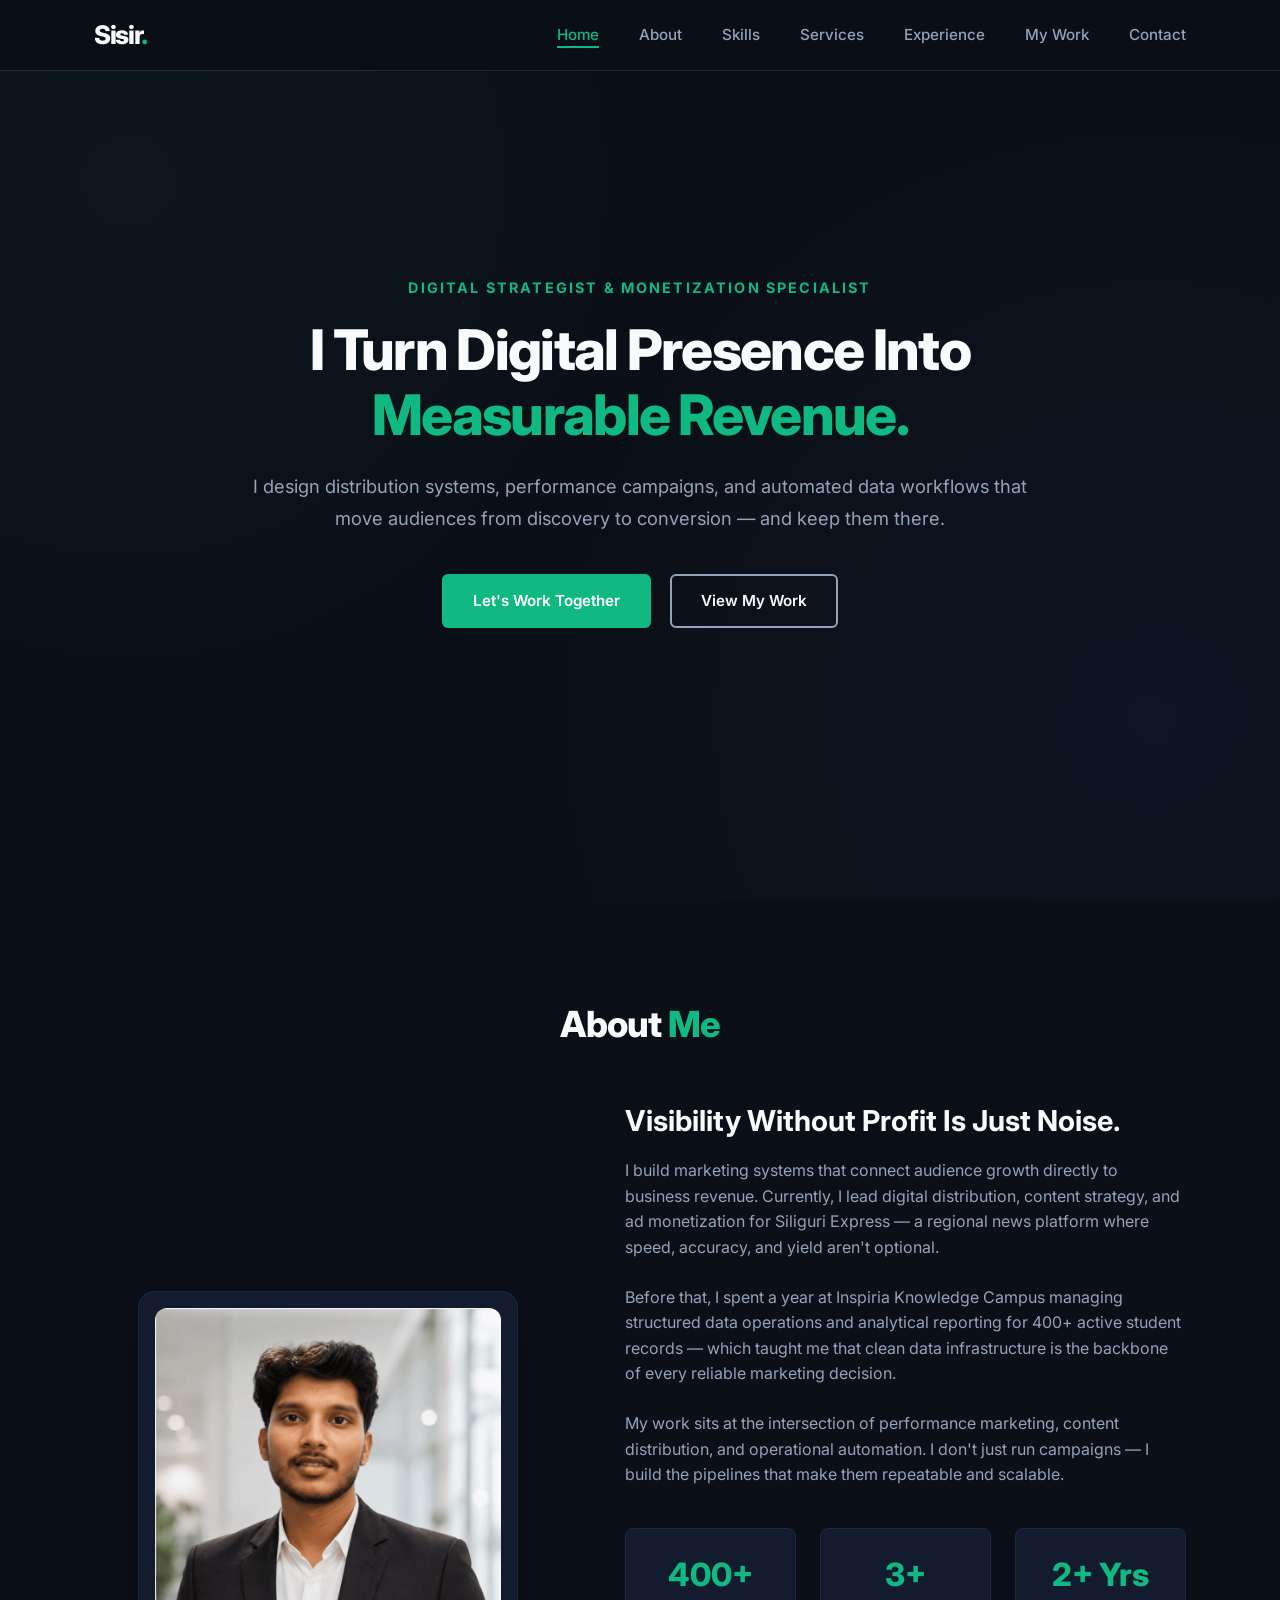
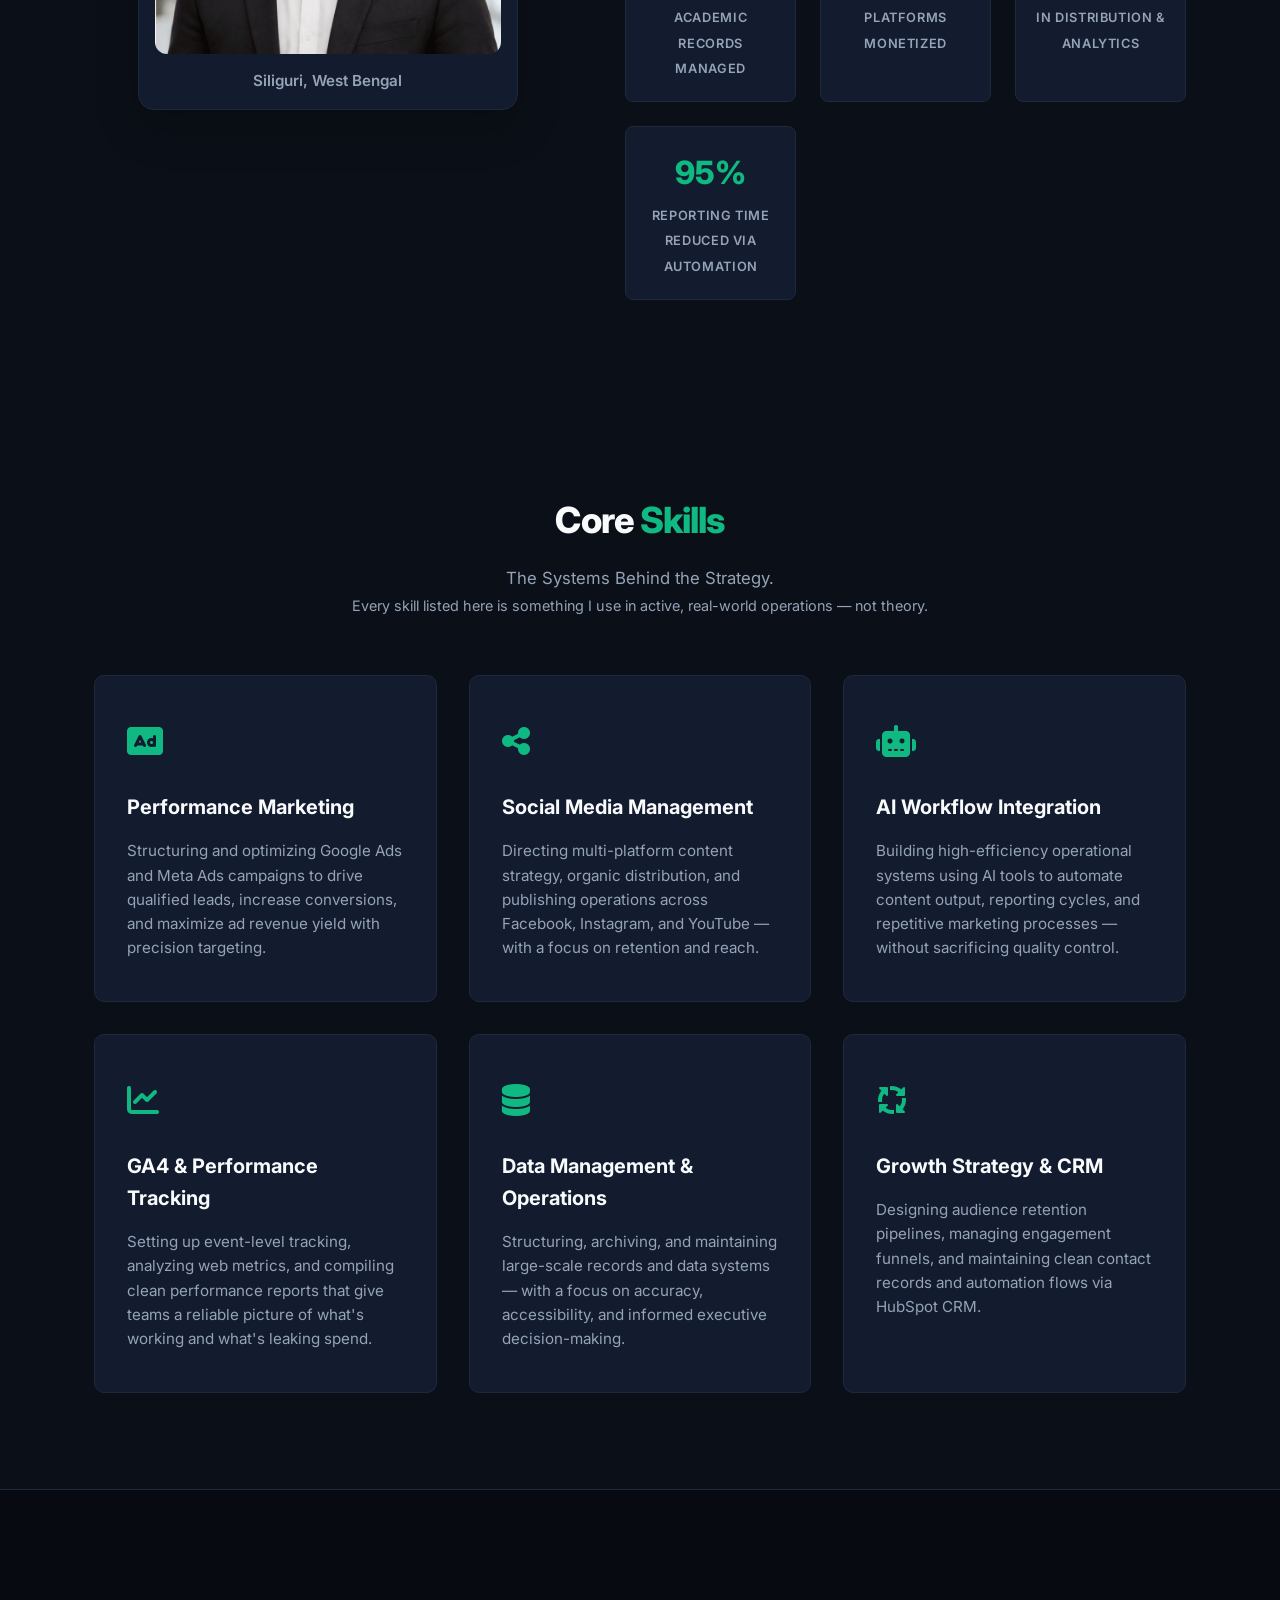
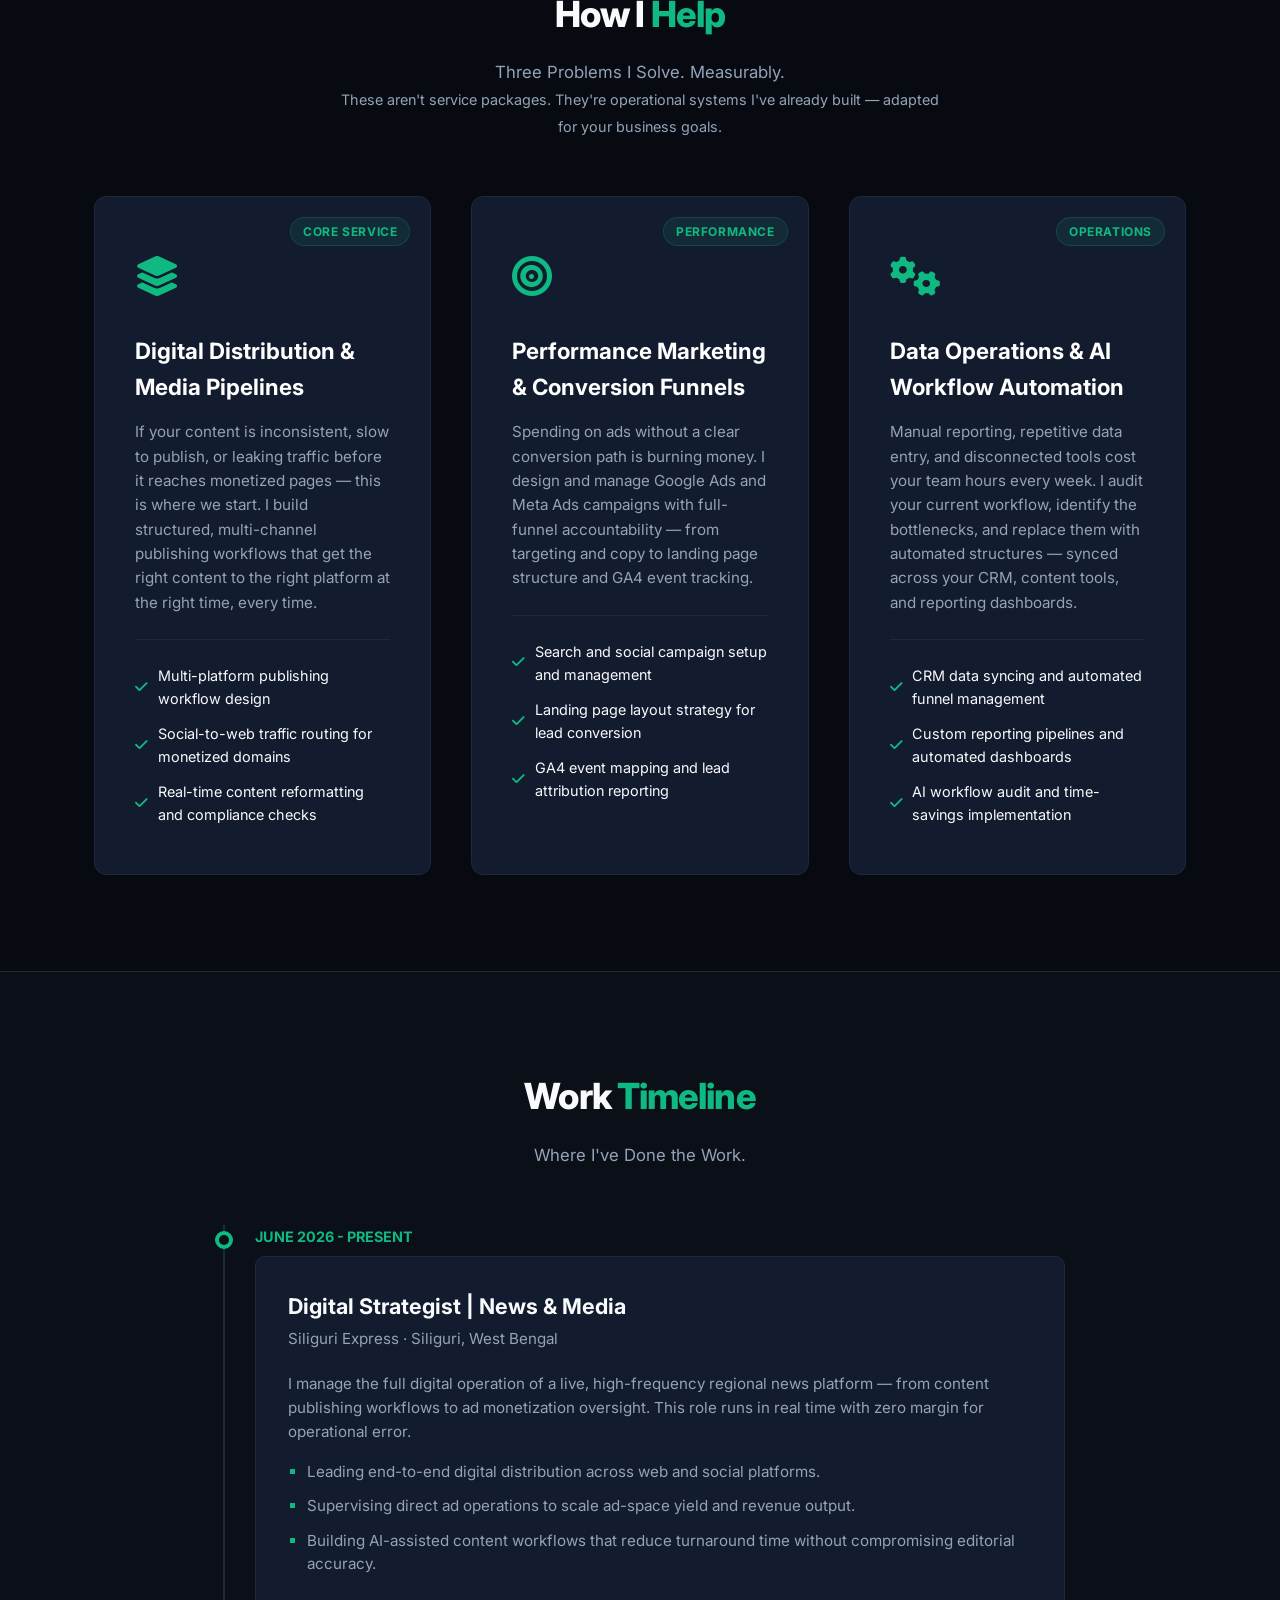
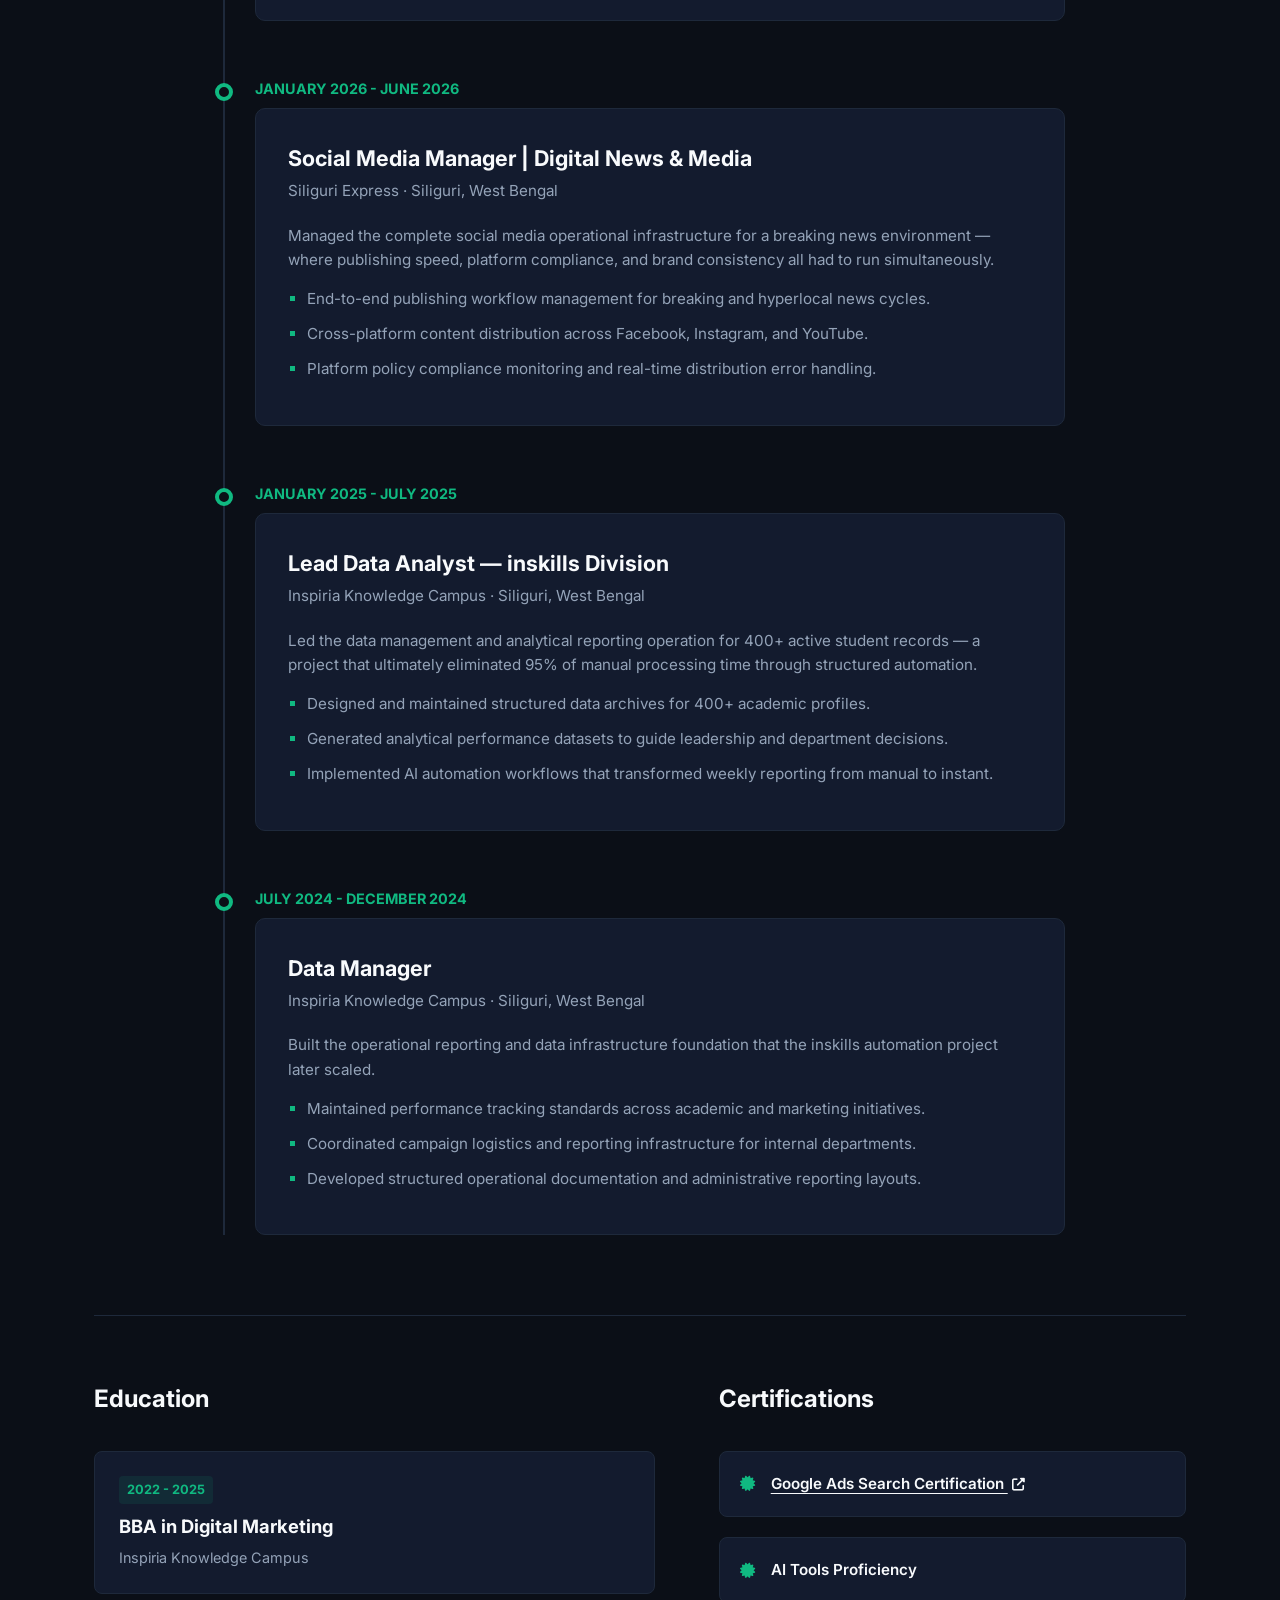
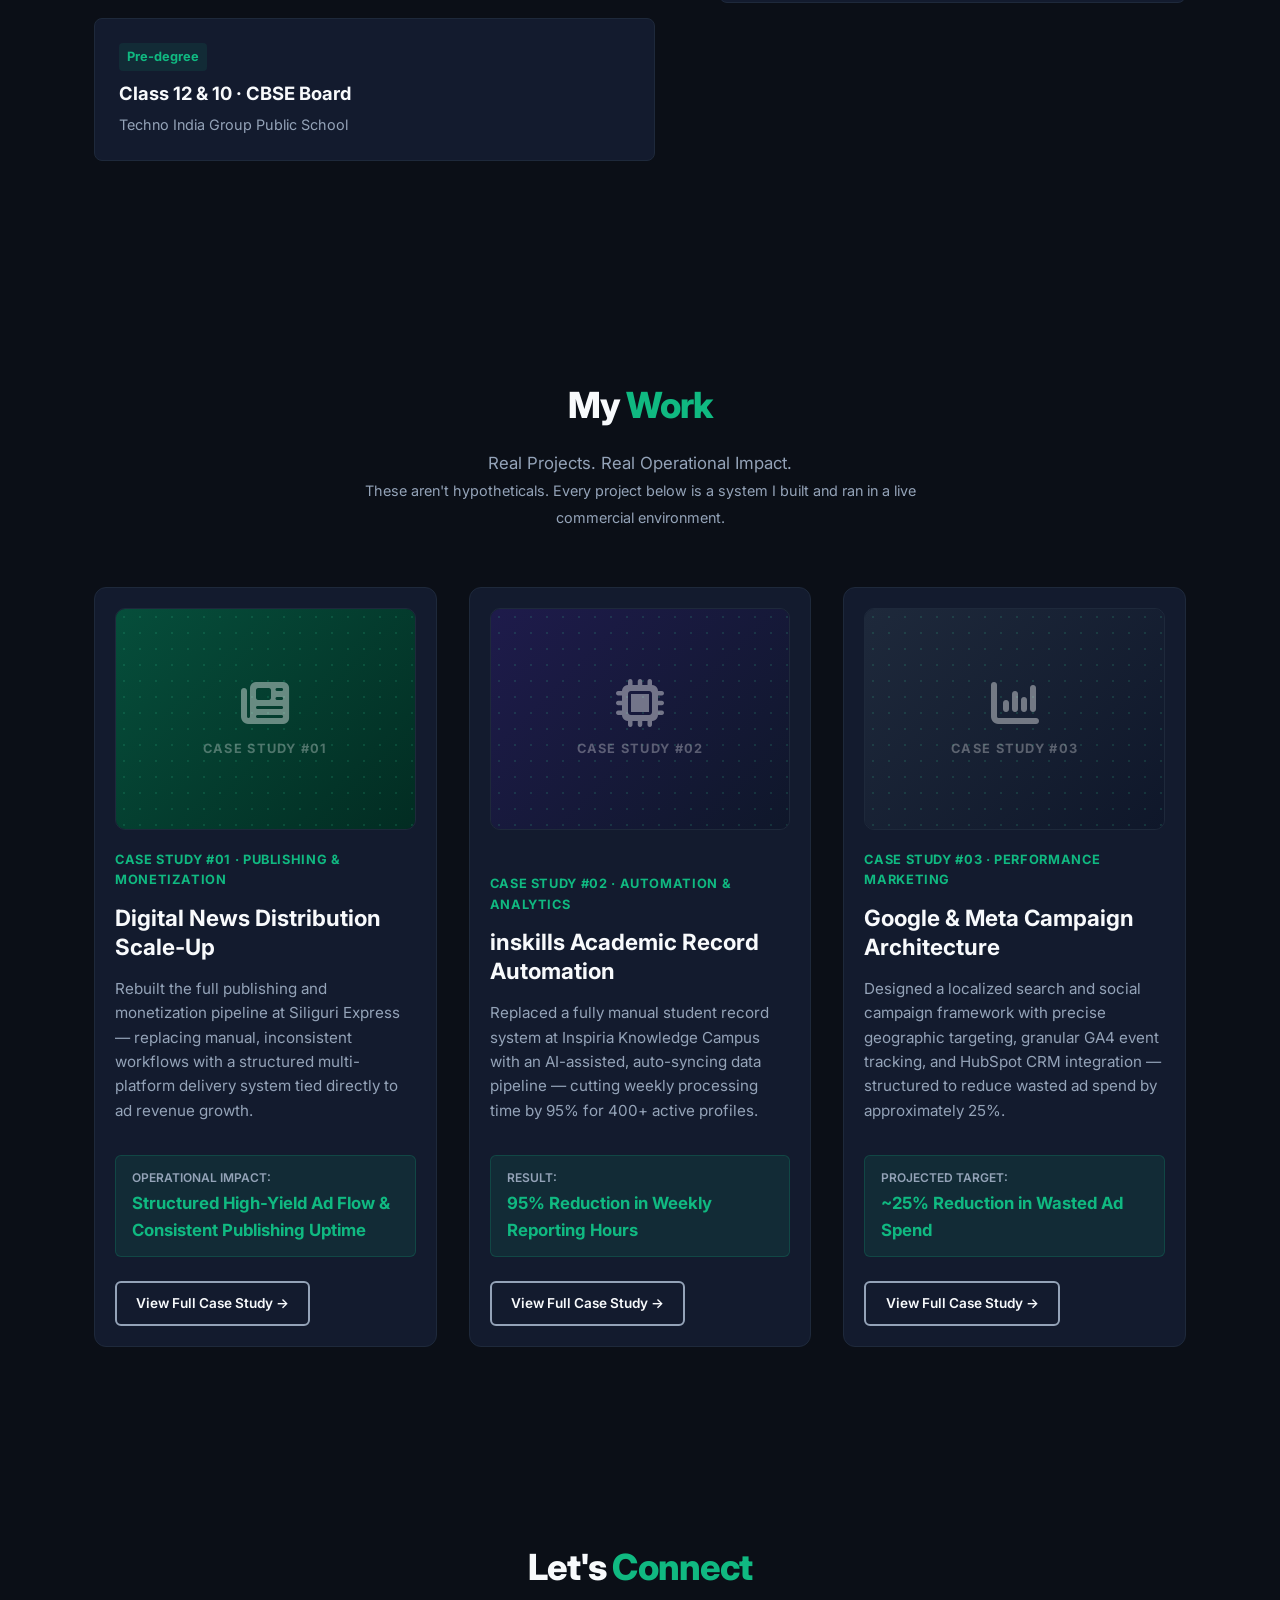
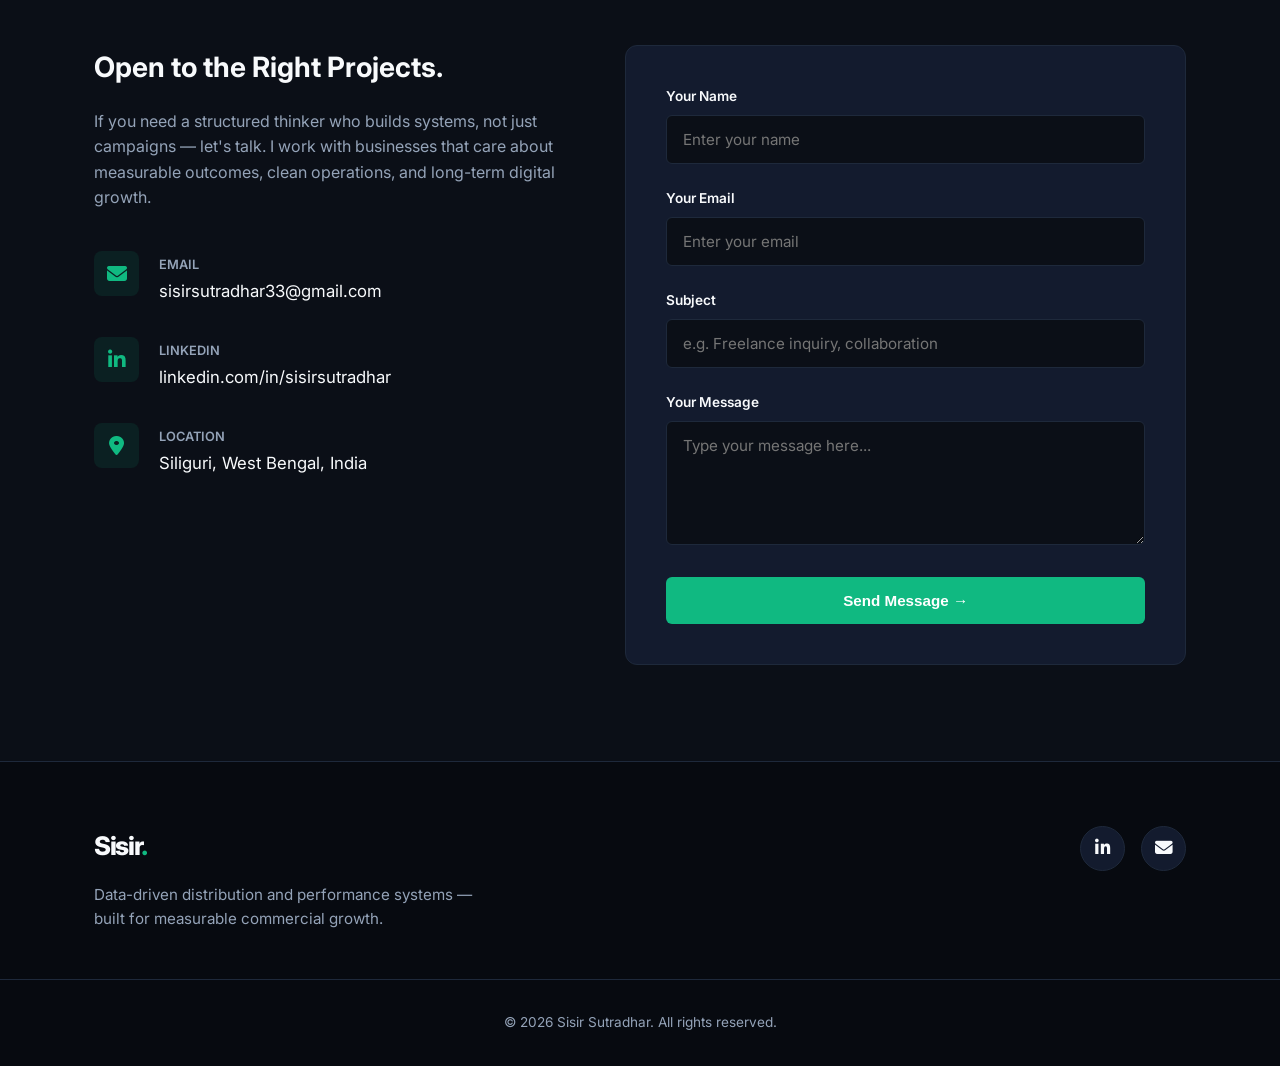
==== commit 3e3304e0: "chore: update asset and image path in index.html" ====
--- a/index.html
+++ b/index.html
@@ -65,7 +65,7 @@
             <div class="about-grid">
                 <div class="about-img-container">
                     <div class="about-image-card">
-                        <img src="assets/me.jpg" alt="Portrait of Sisir Sutradhar" class="about-image">
+                        <img src="assets/mee.jpg" alt="Portrait of Sisir Sutradhar" class="about-image">
                         <span class="img-label">Siliguri, West Bengal</span>
                     </div>
                 </div>
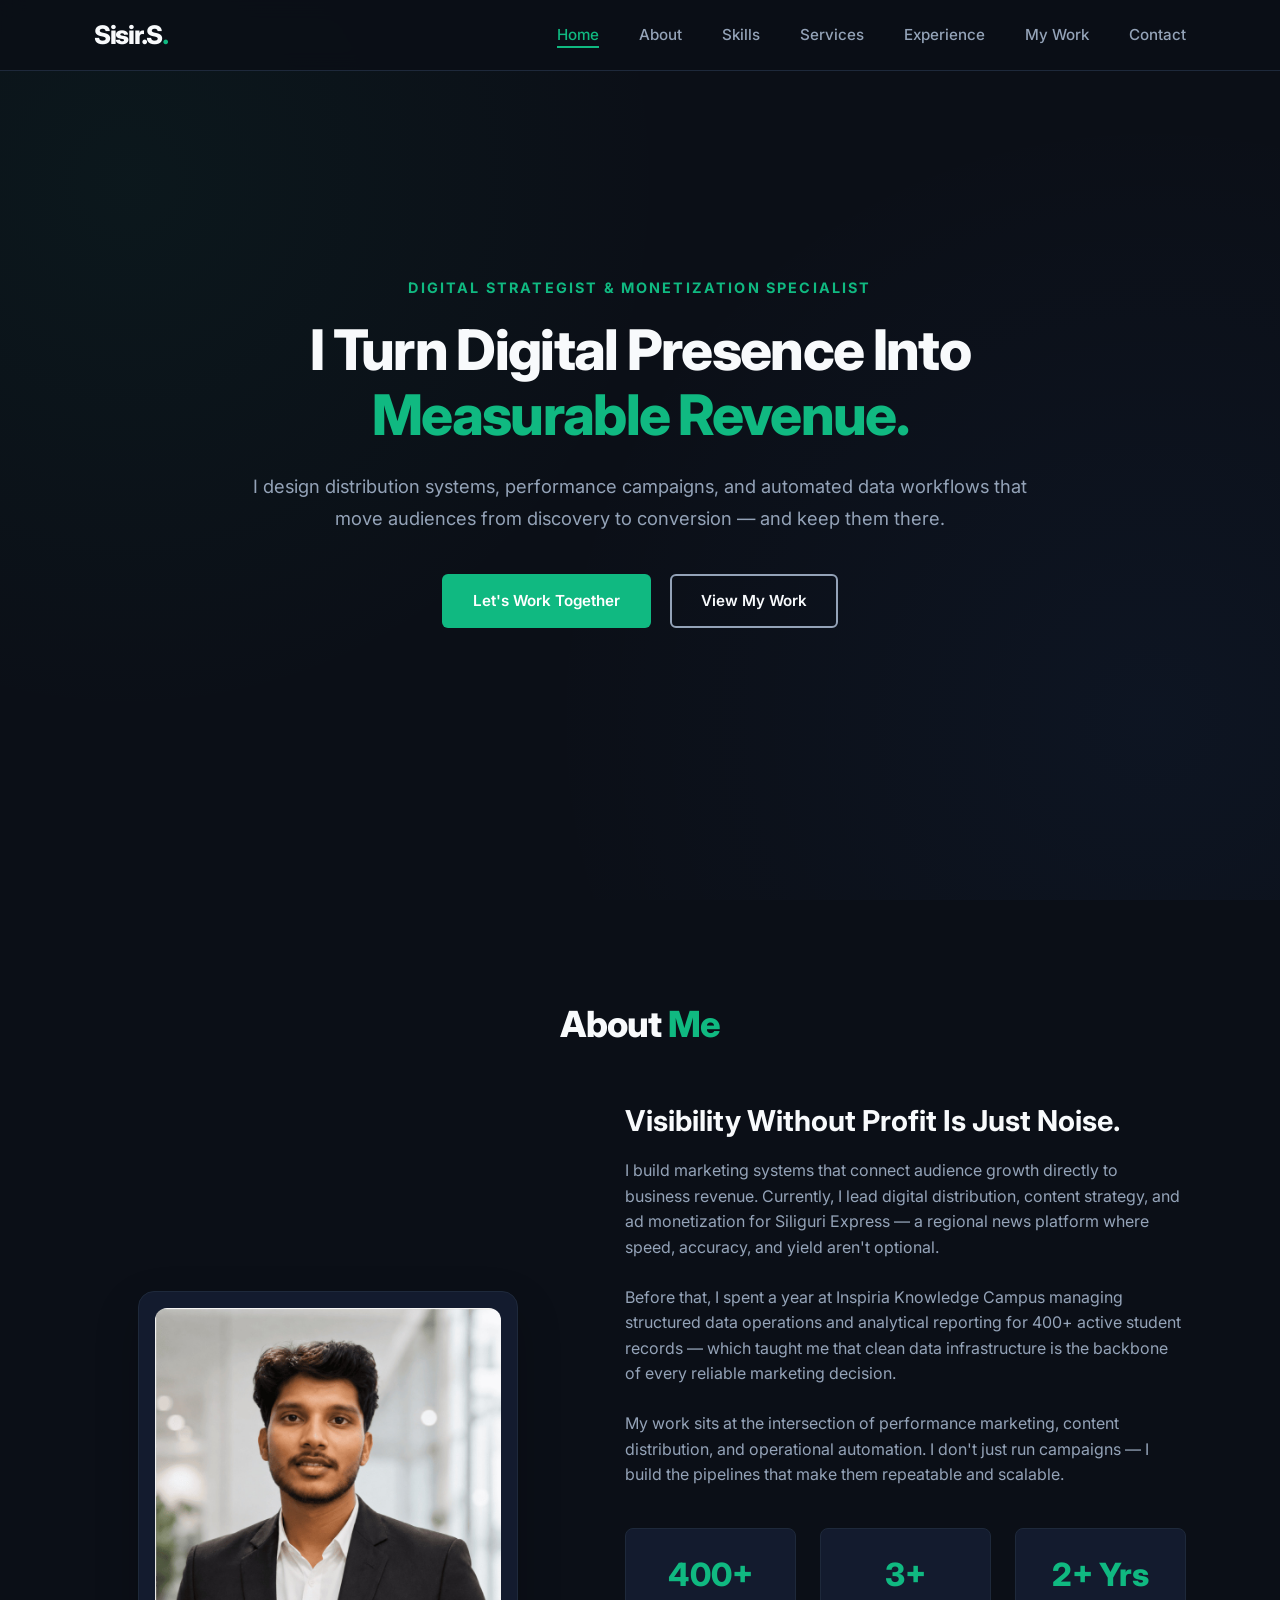
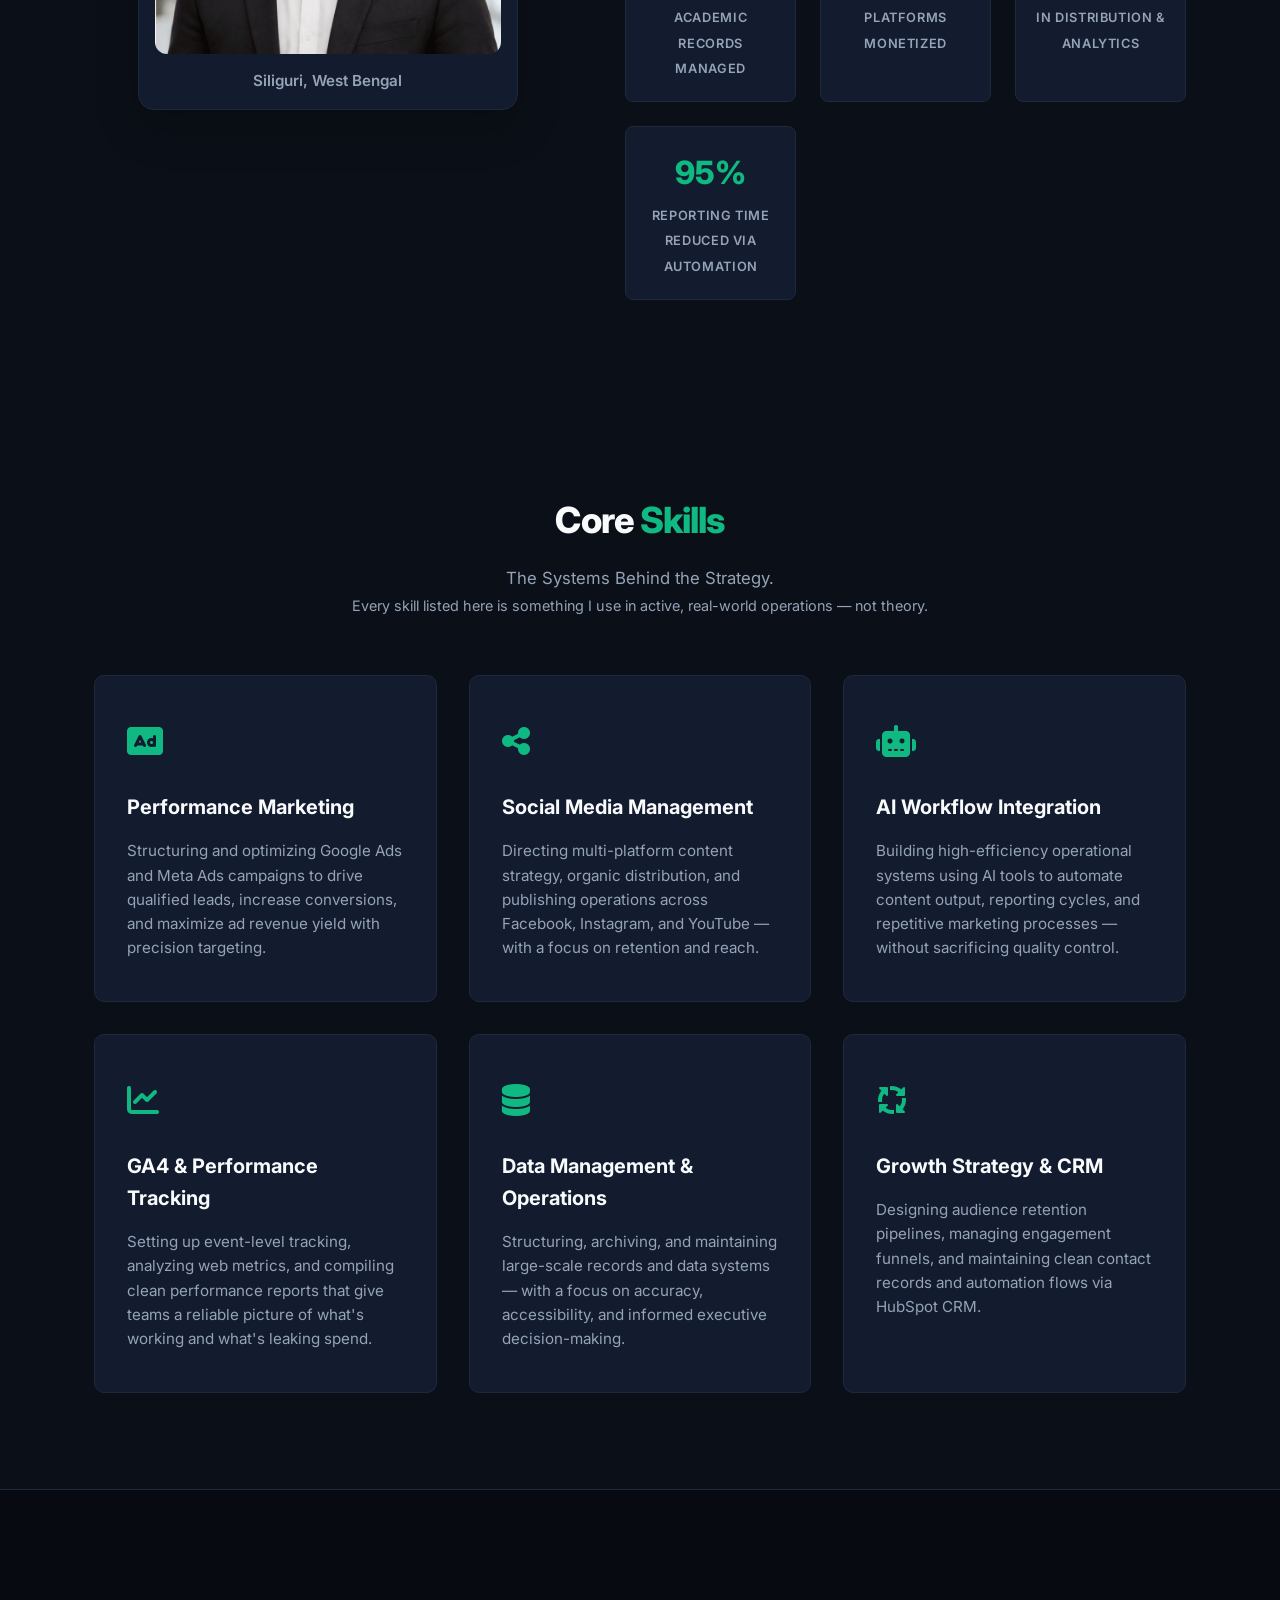
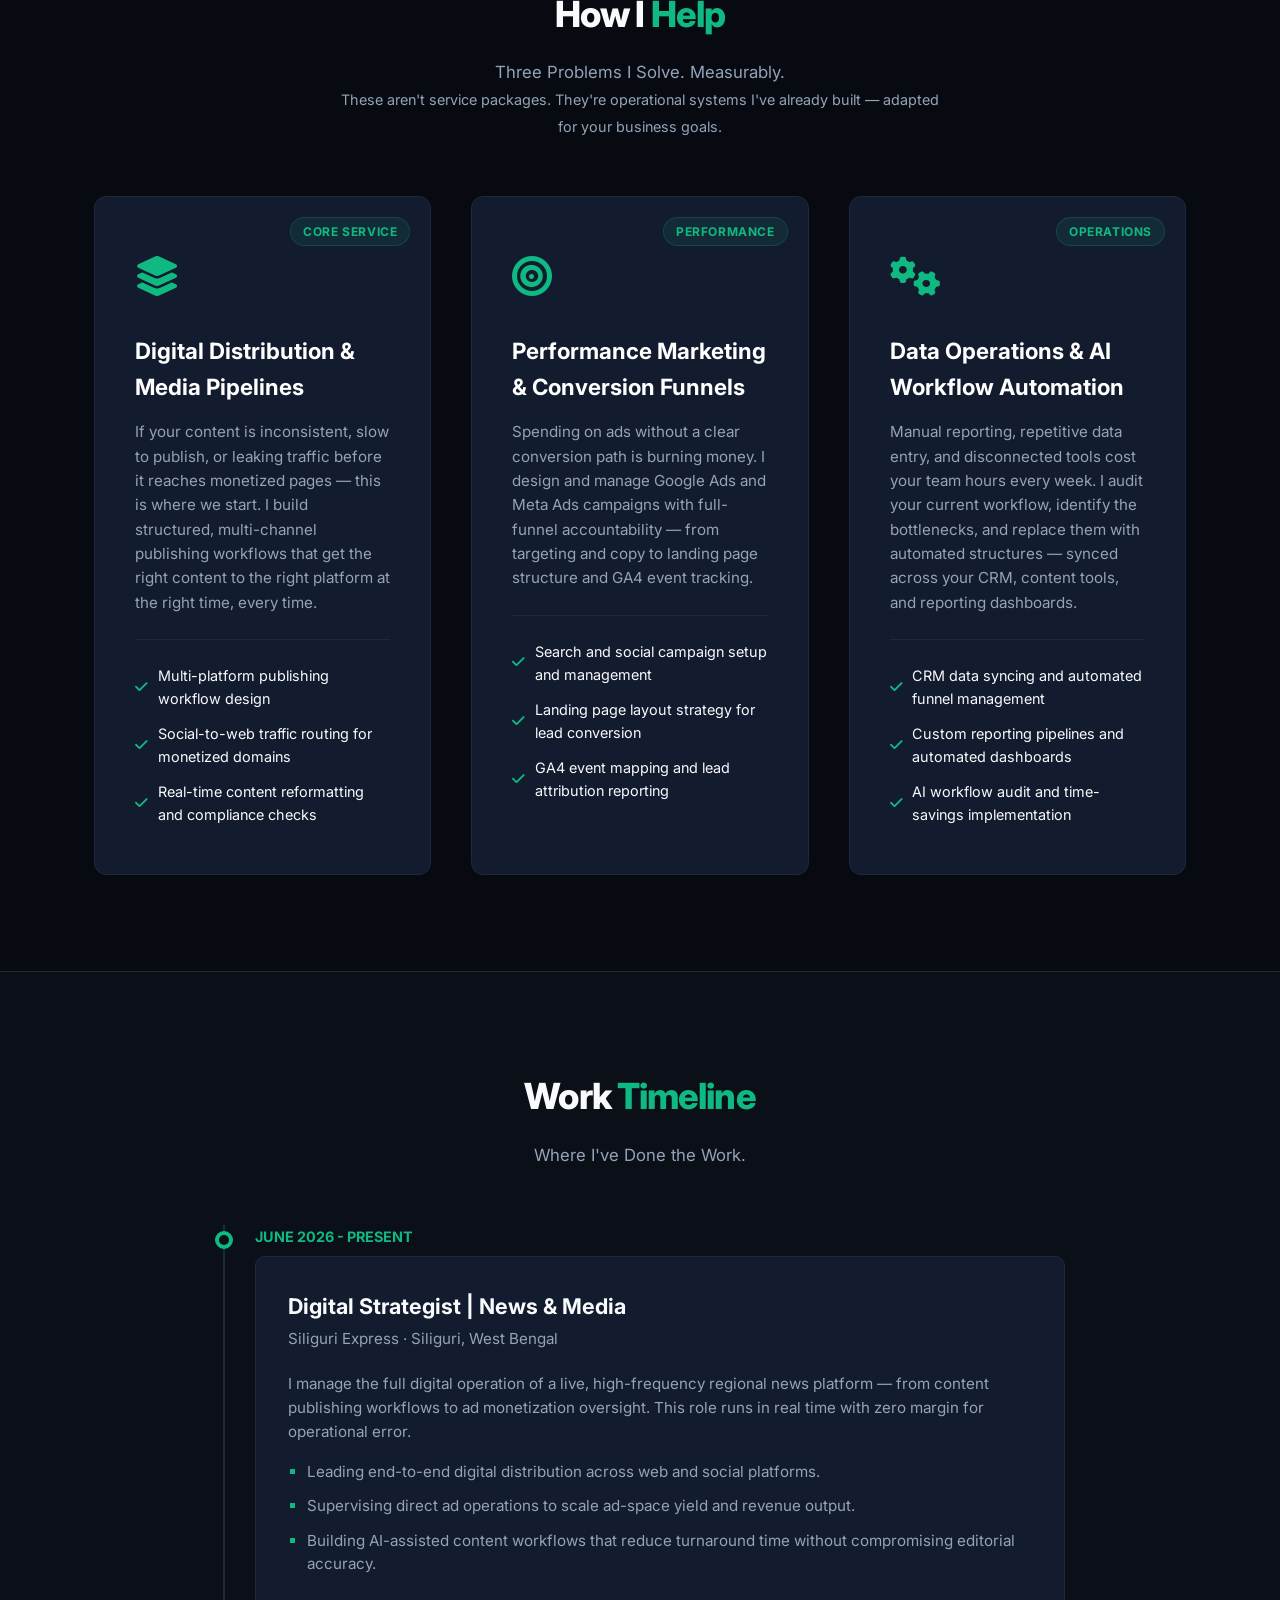
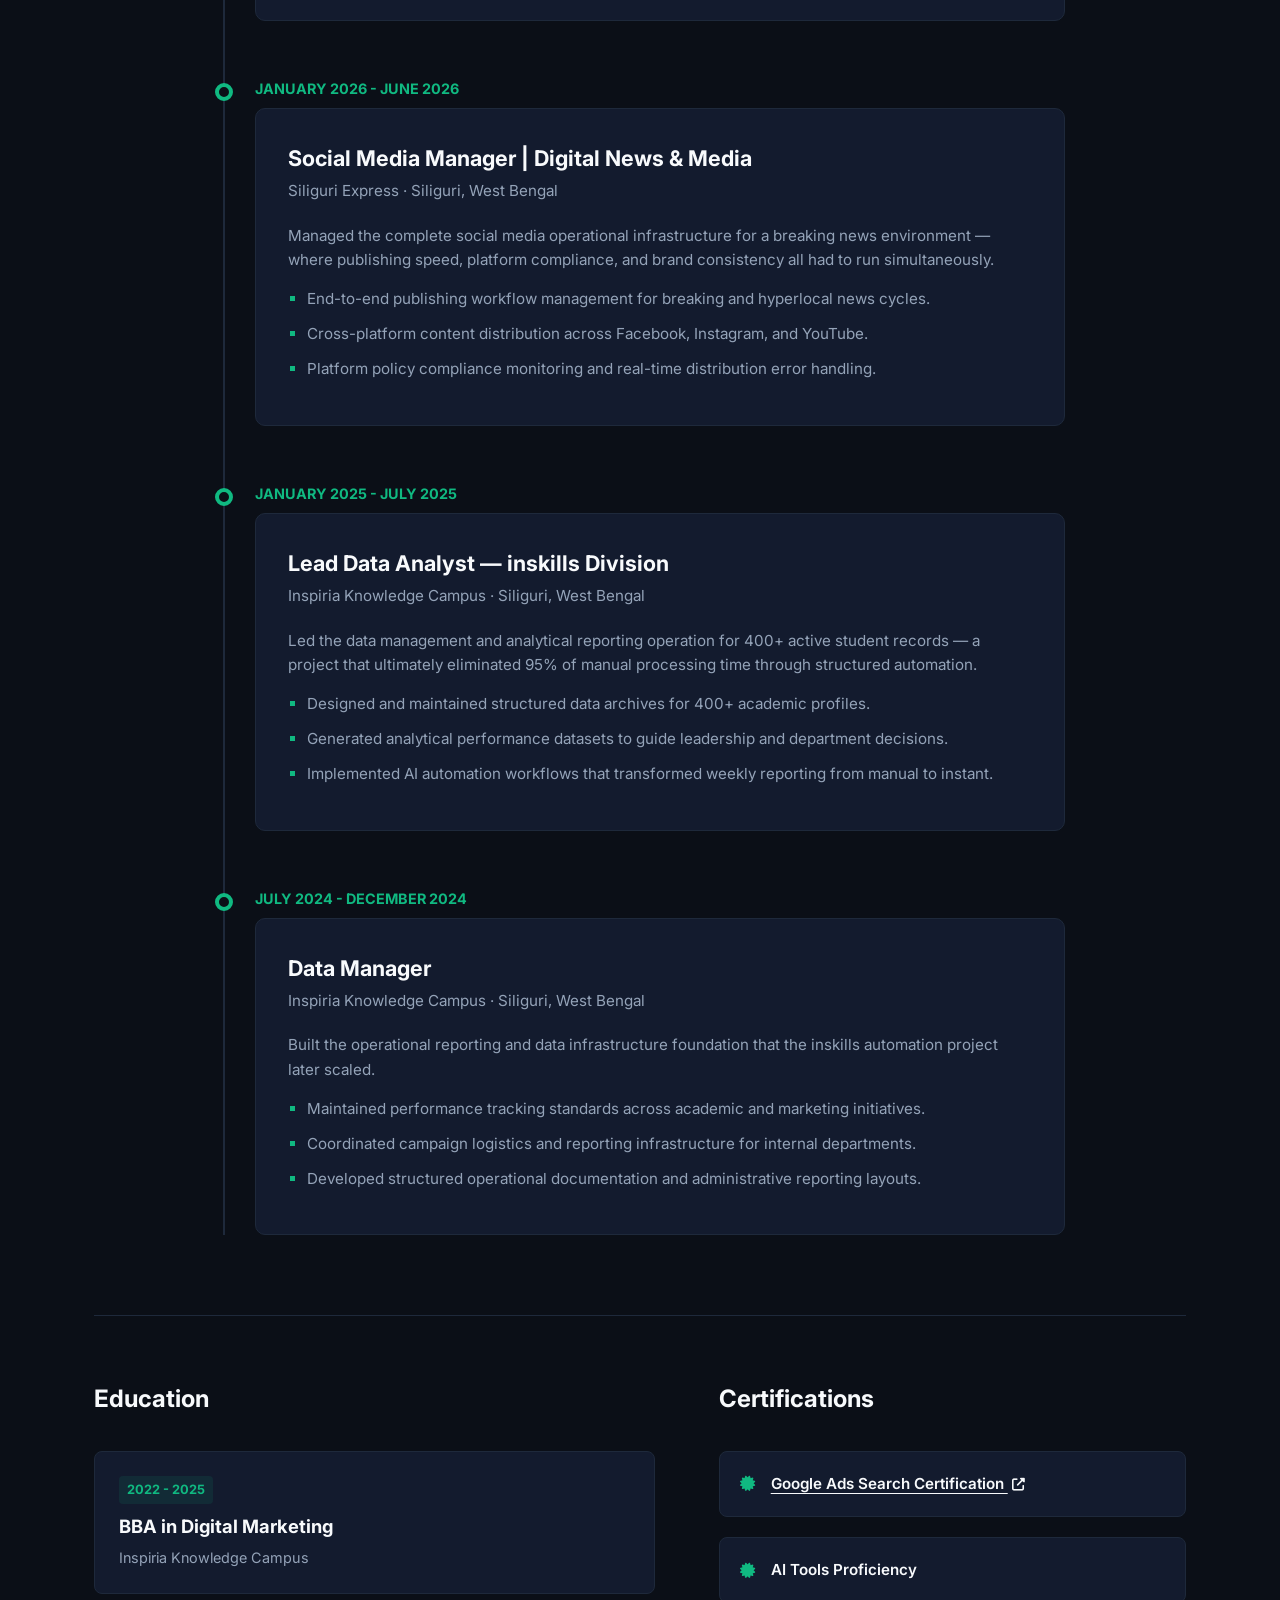
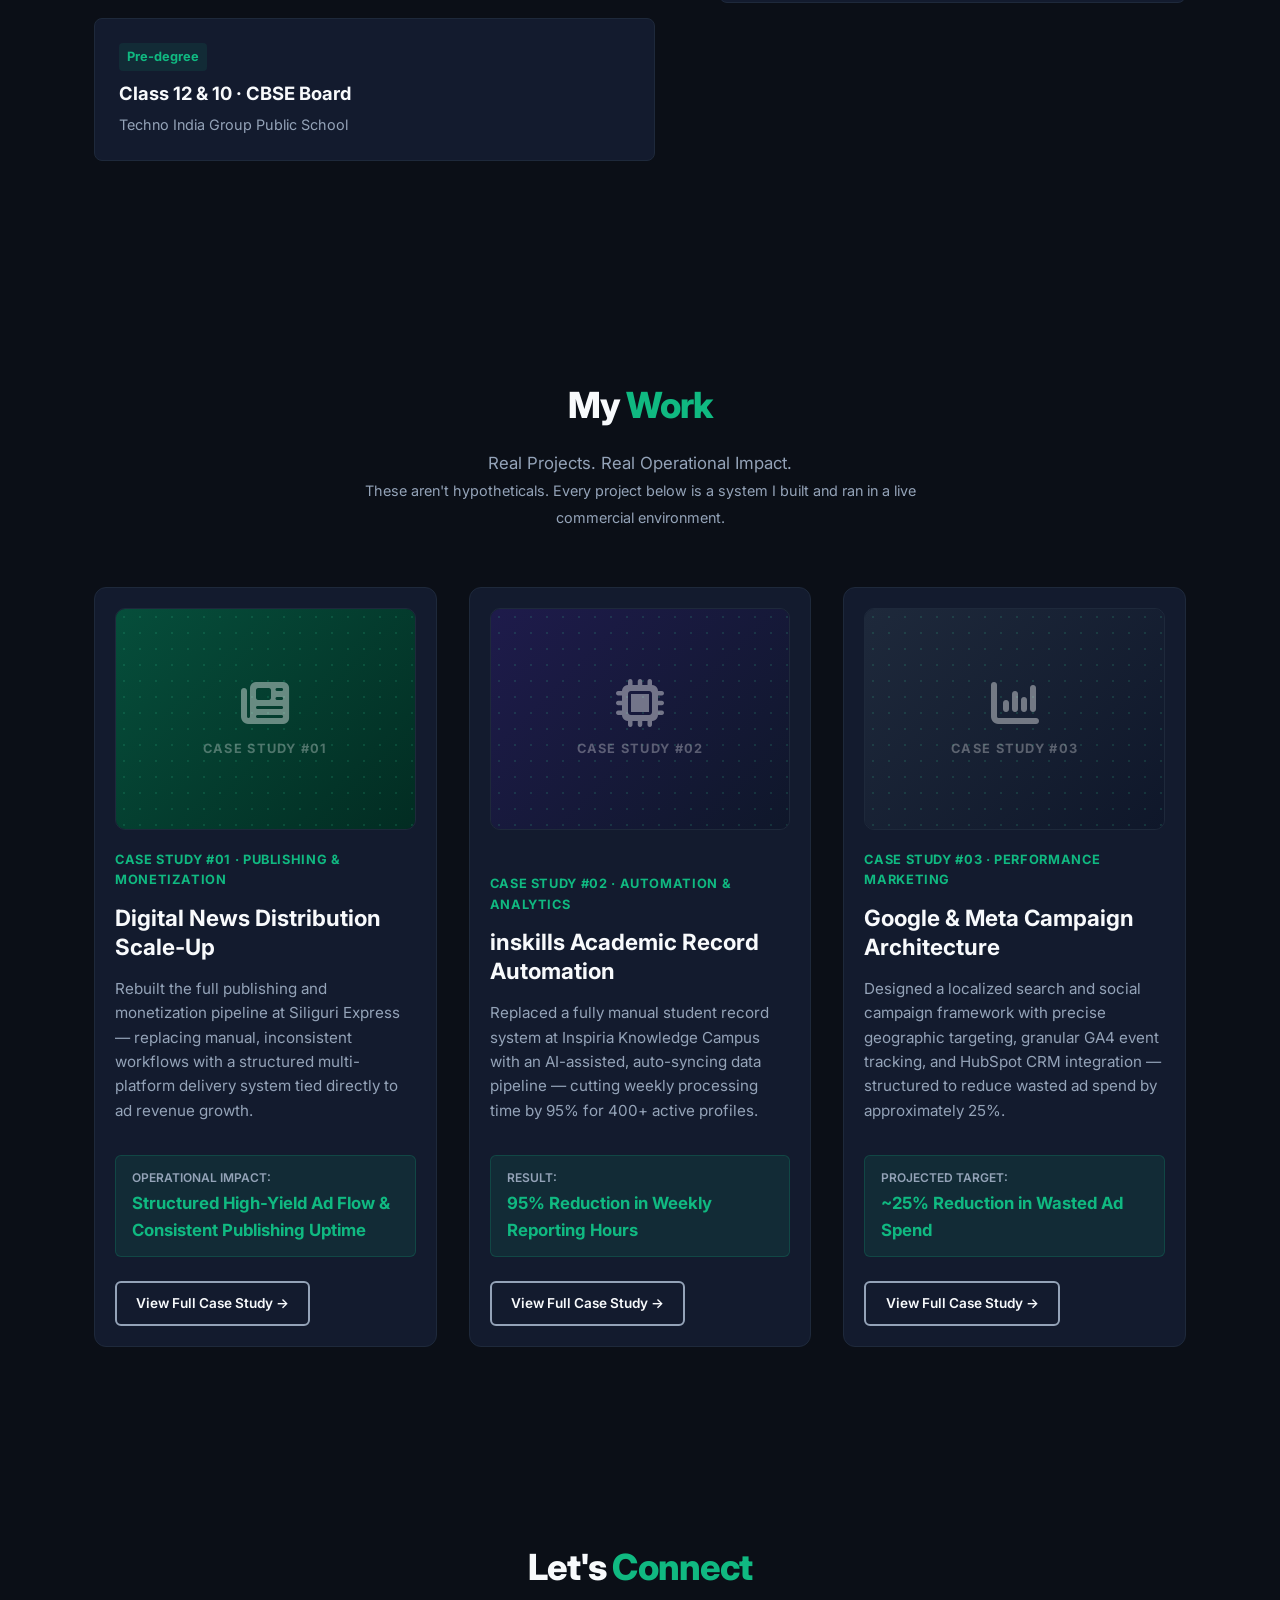
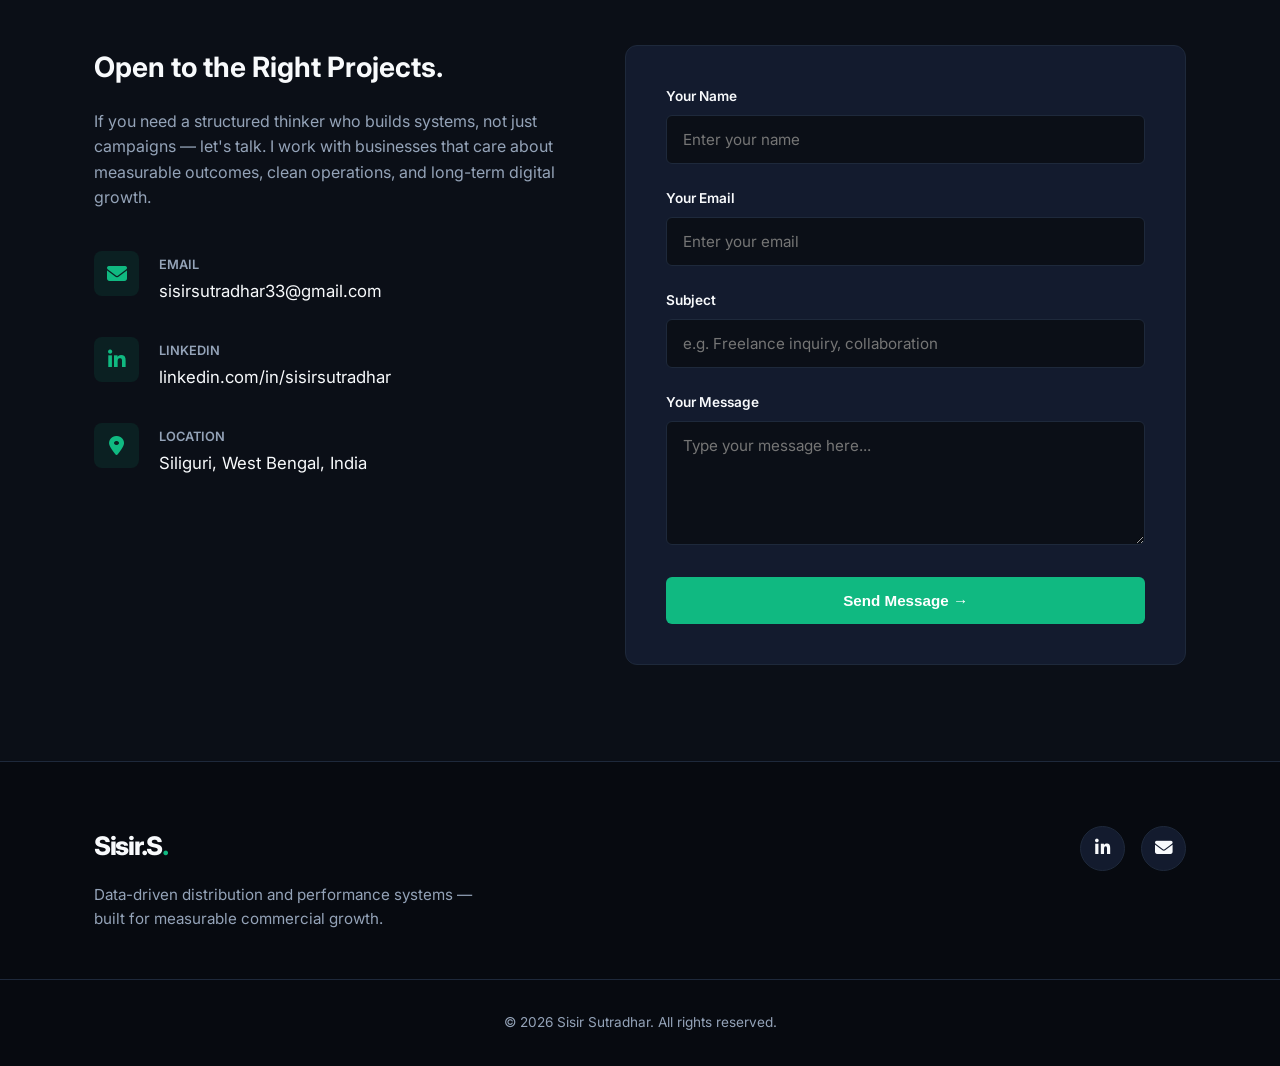
==== commit 0040b662: "chore: update brand logo asset and rendering path" ====
--- a/index.html
+++ b/index.html
@@ -23,7 +23,7 @@
     <!-- Header & Navigation -->
     <header class="header">
         <div class="container nav-container">
-            <a href="index.html" class="logo">Sisir<span class="text-primary">.</span></a>
+            <a href="index.html" class="logo">Sisir.S<span class="text-primary">.</span></a>
             <nav class="nav-menu" id="nav-menu">
                 <ul class="nav-list">
                     <li><a href="index.html#hero" class="nav-link active">Home</a></li>
@@ -407,7 +407,7 @@
     <footer class="footer">
         <div class="container footer-container">
             <div class="footer-brand">
-                <a href="index.html" class="logo">Sisir<span class="text-primary">.</span></a>
+                <a href="index.html" class="logo">Sisir.S<span class="text-primary">.</span></a>
                 <p>Data-driven distribution and performance systems — built for measurable commercial growth.</p>
             </div>
             <div class="footer-socials">
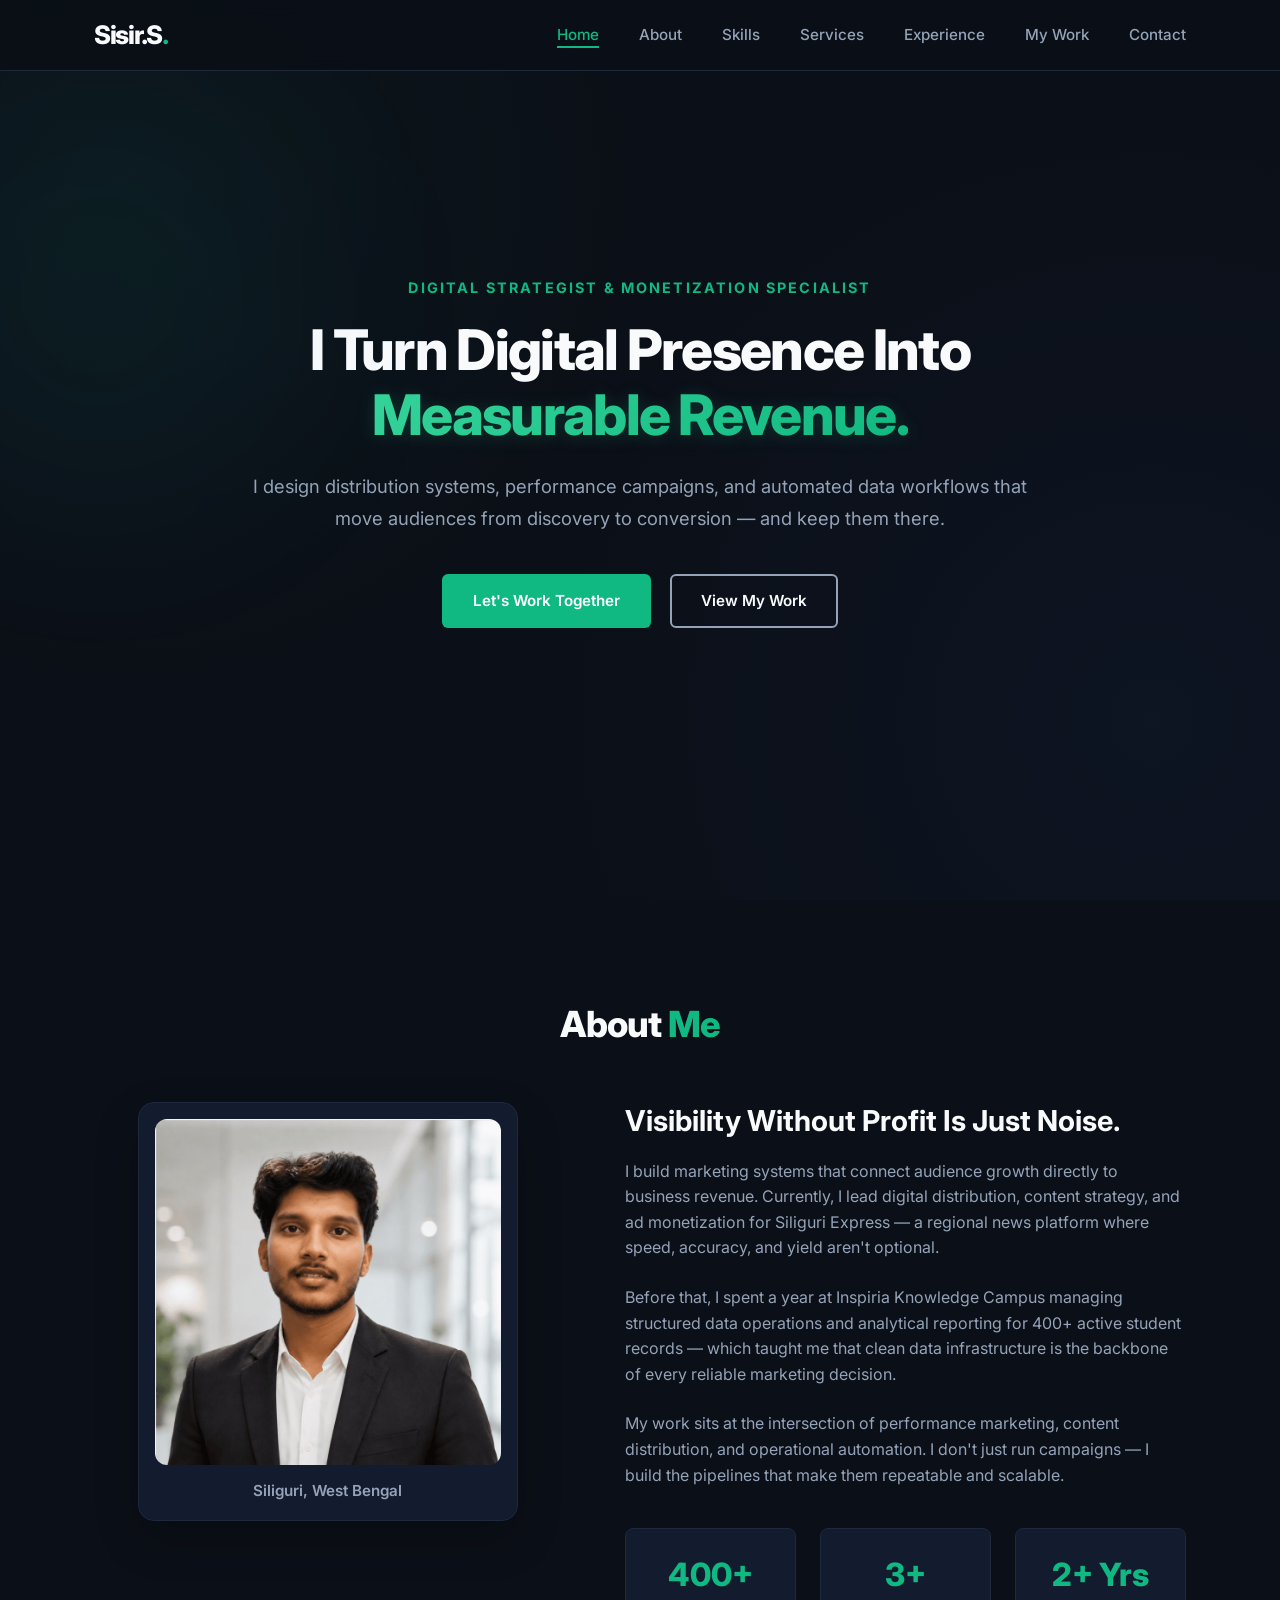
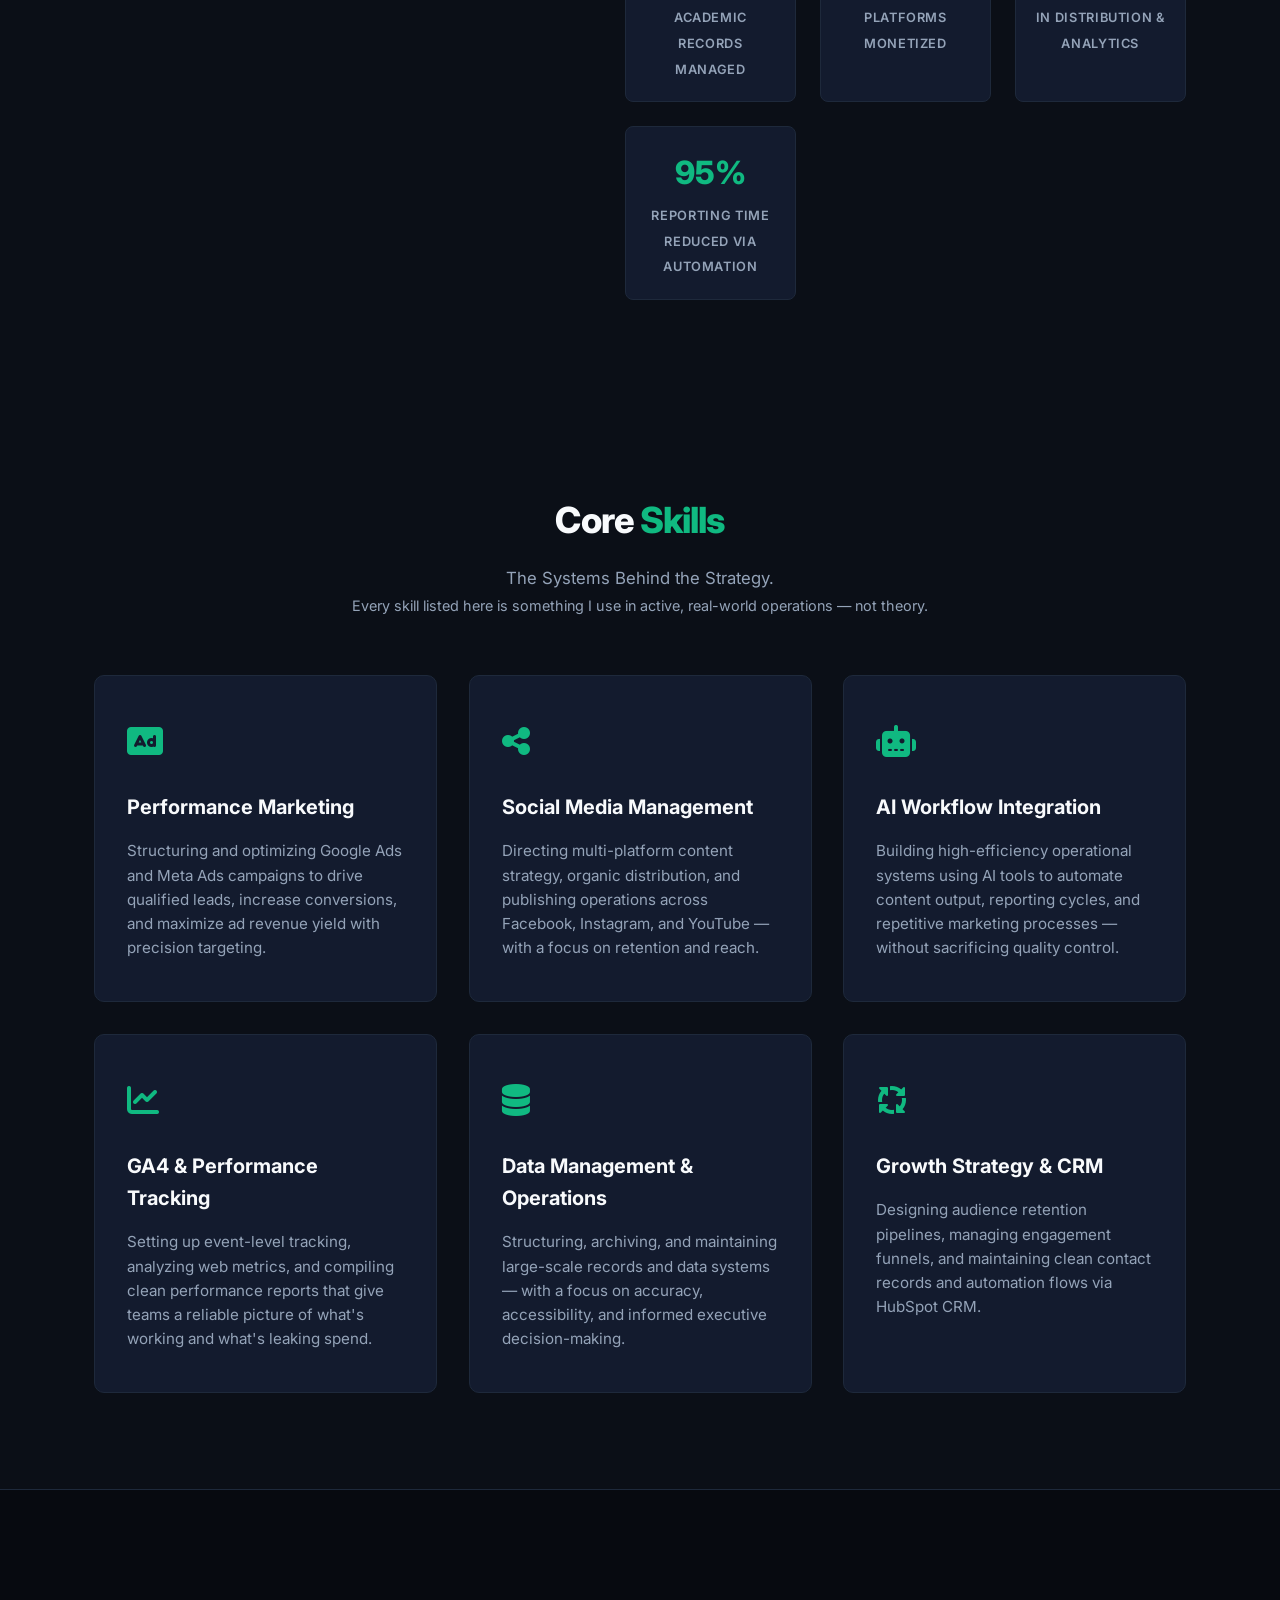
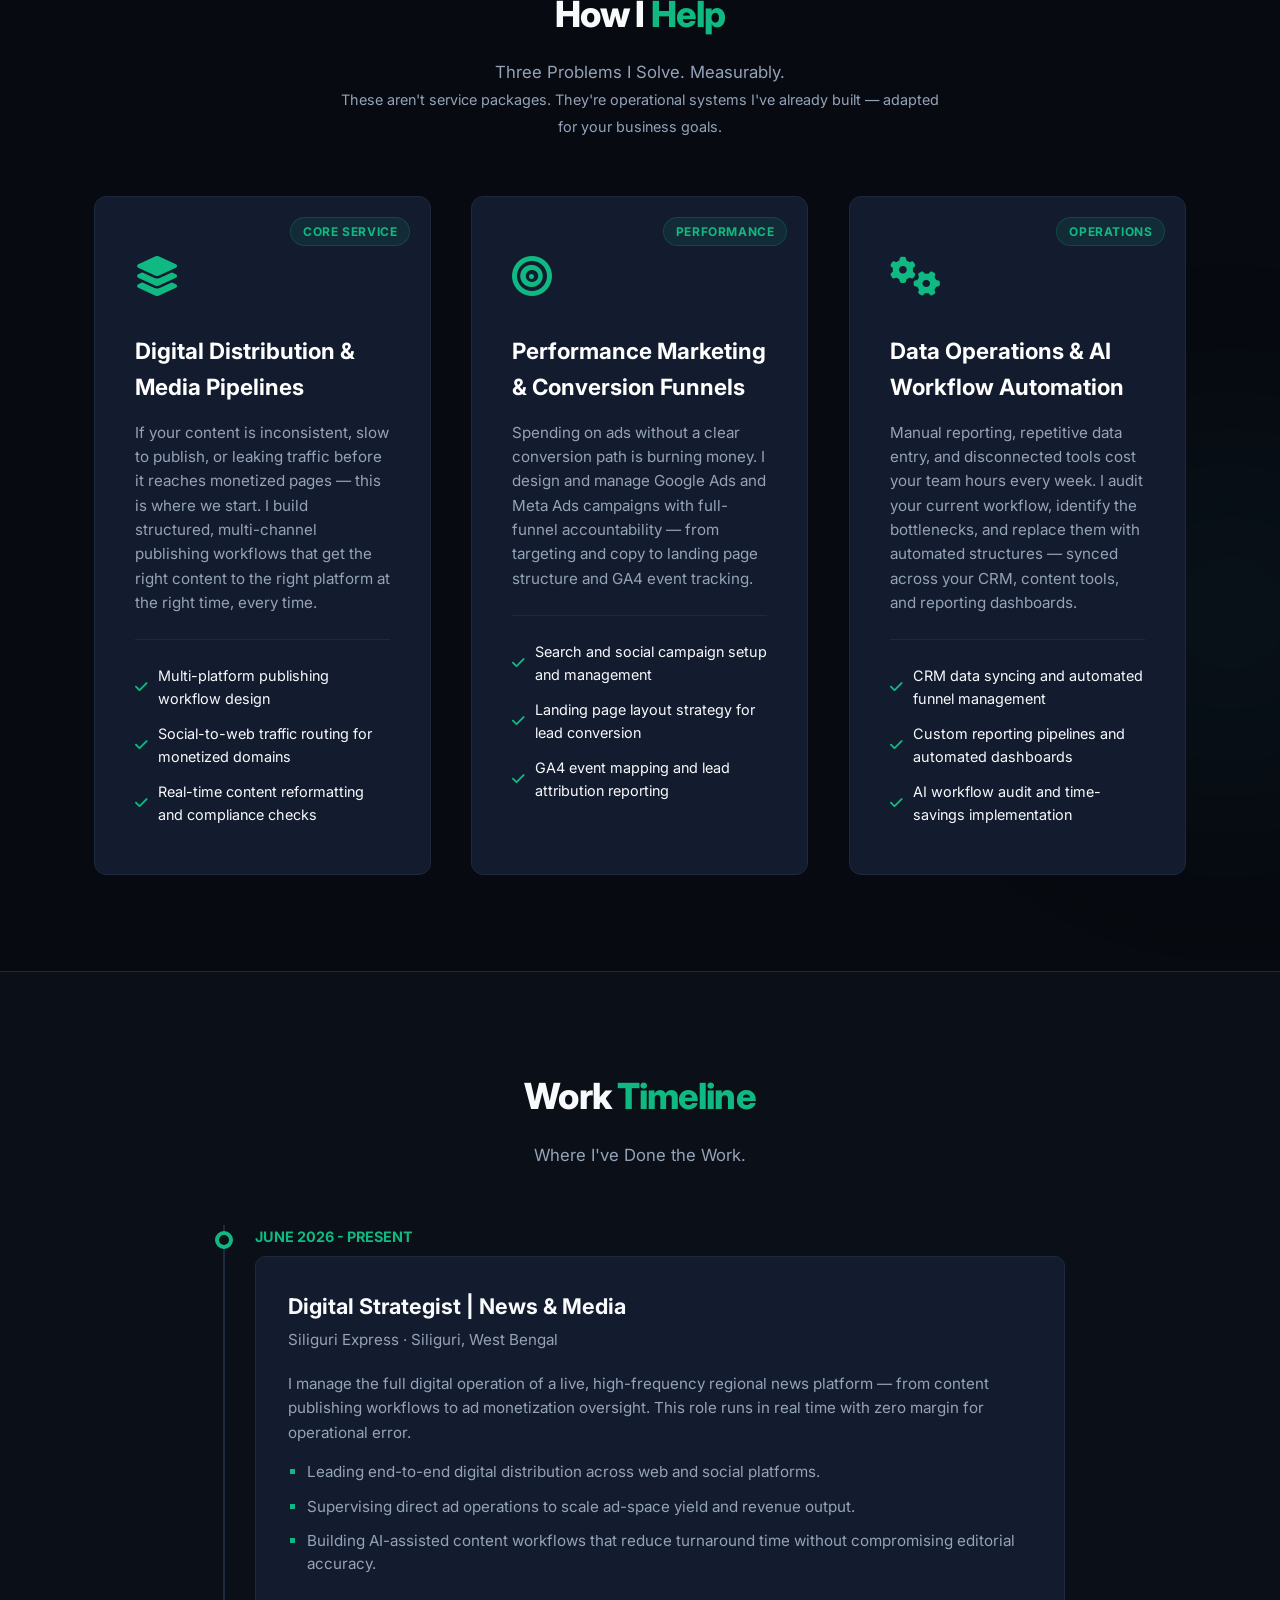
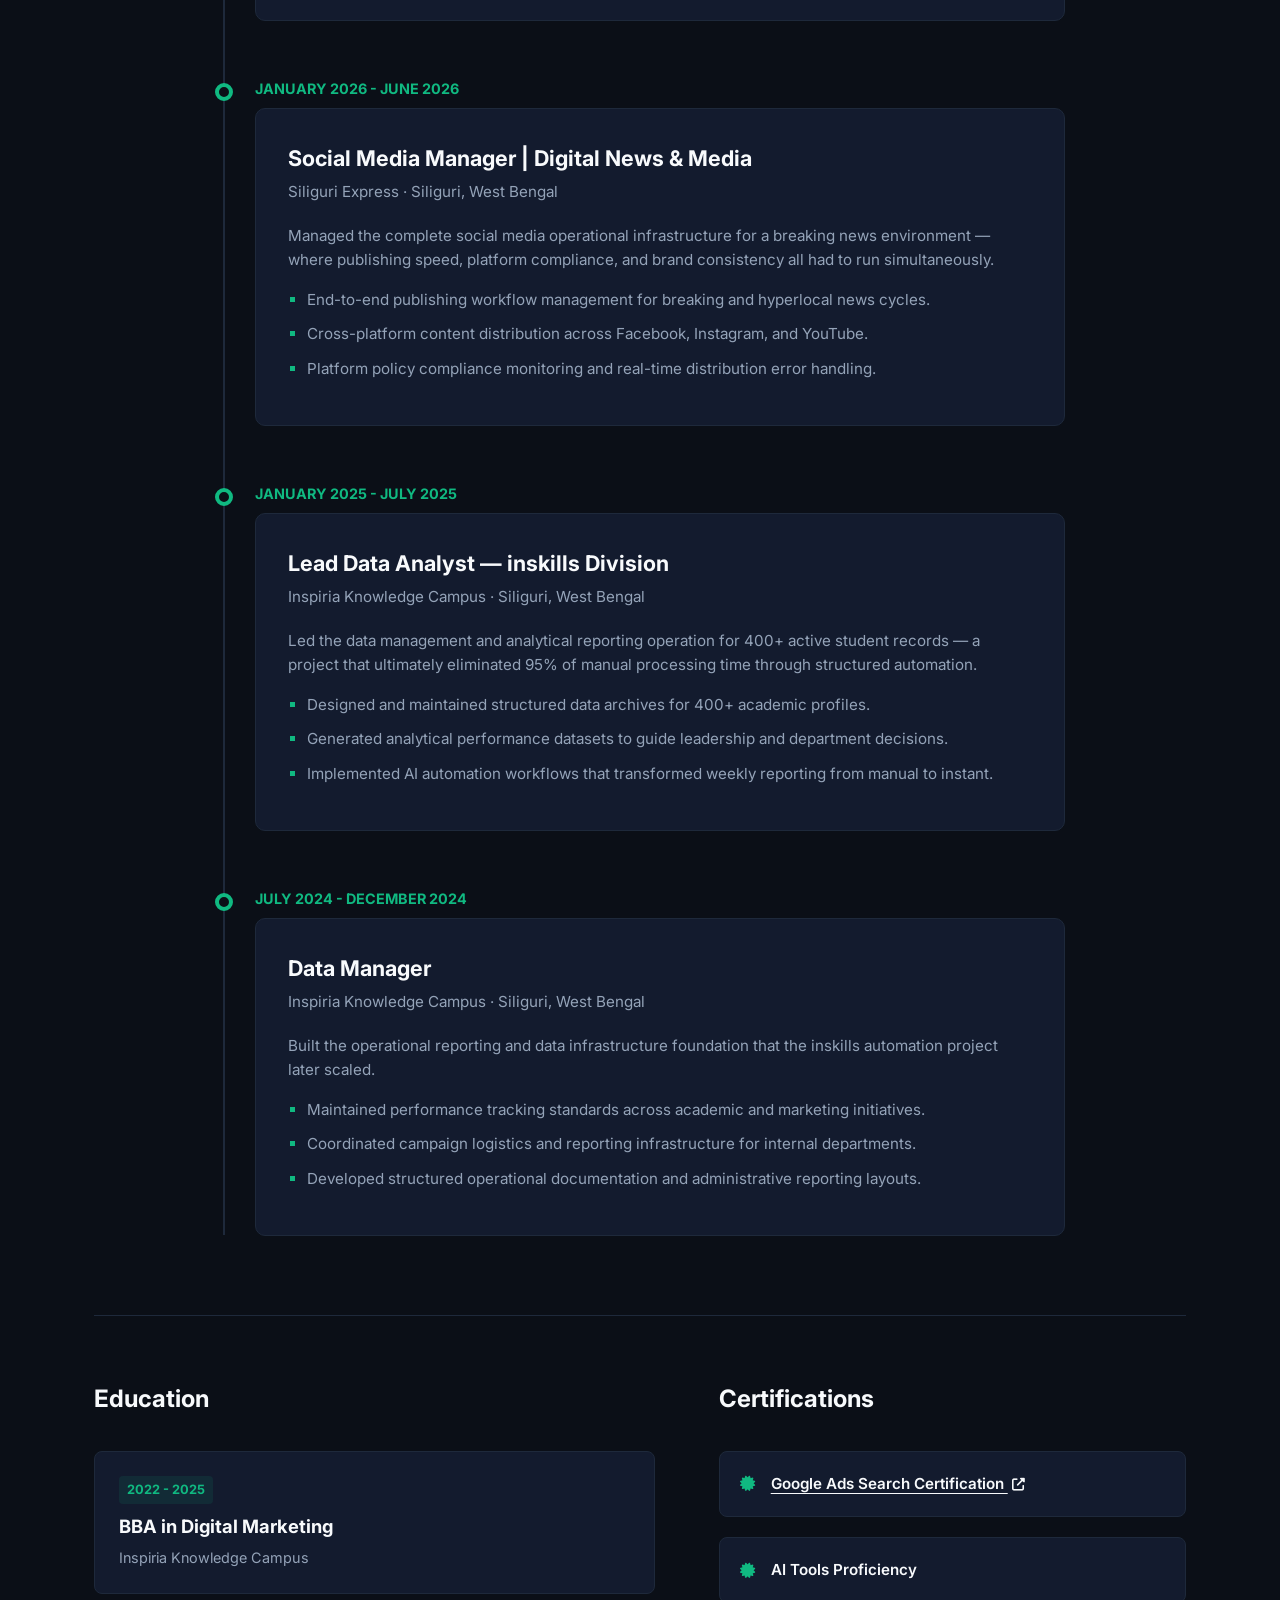
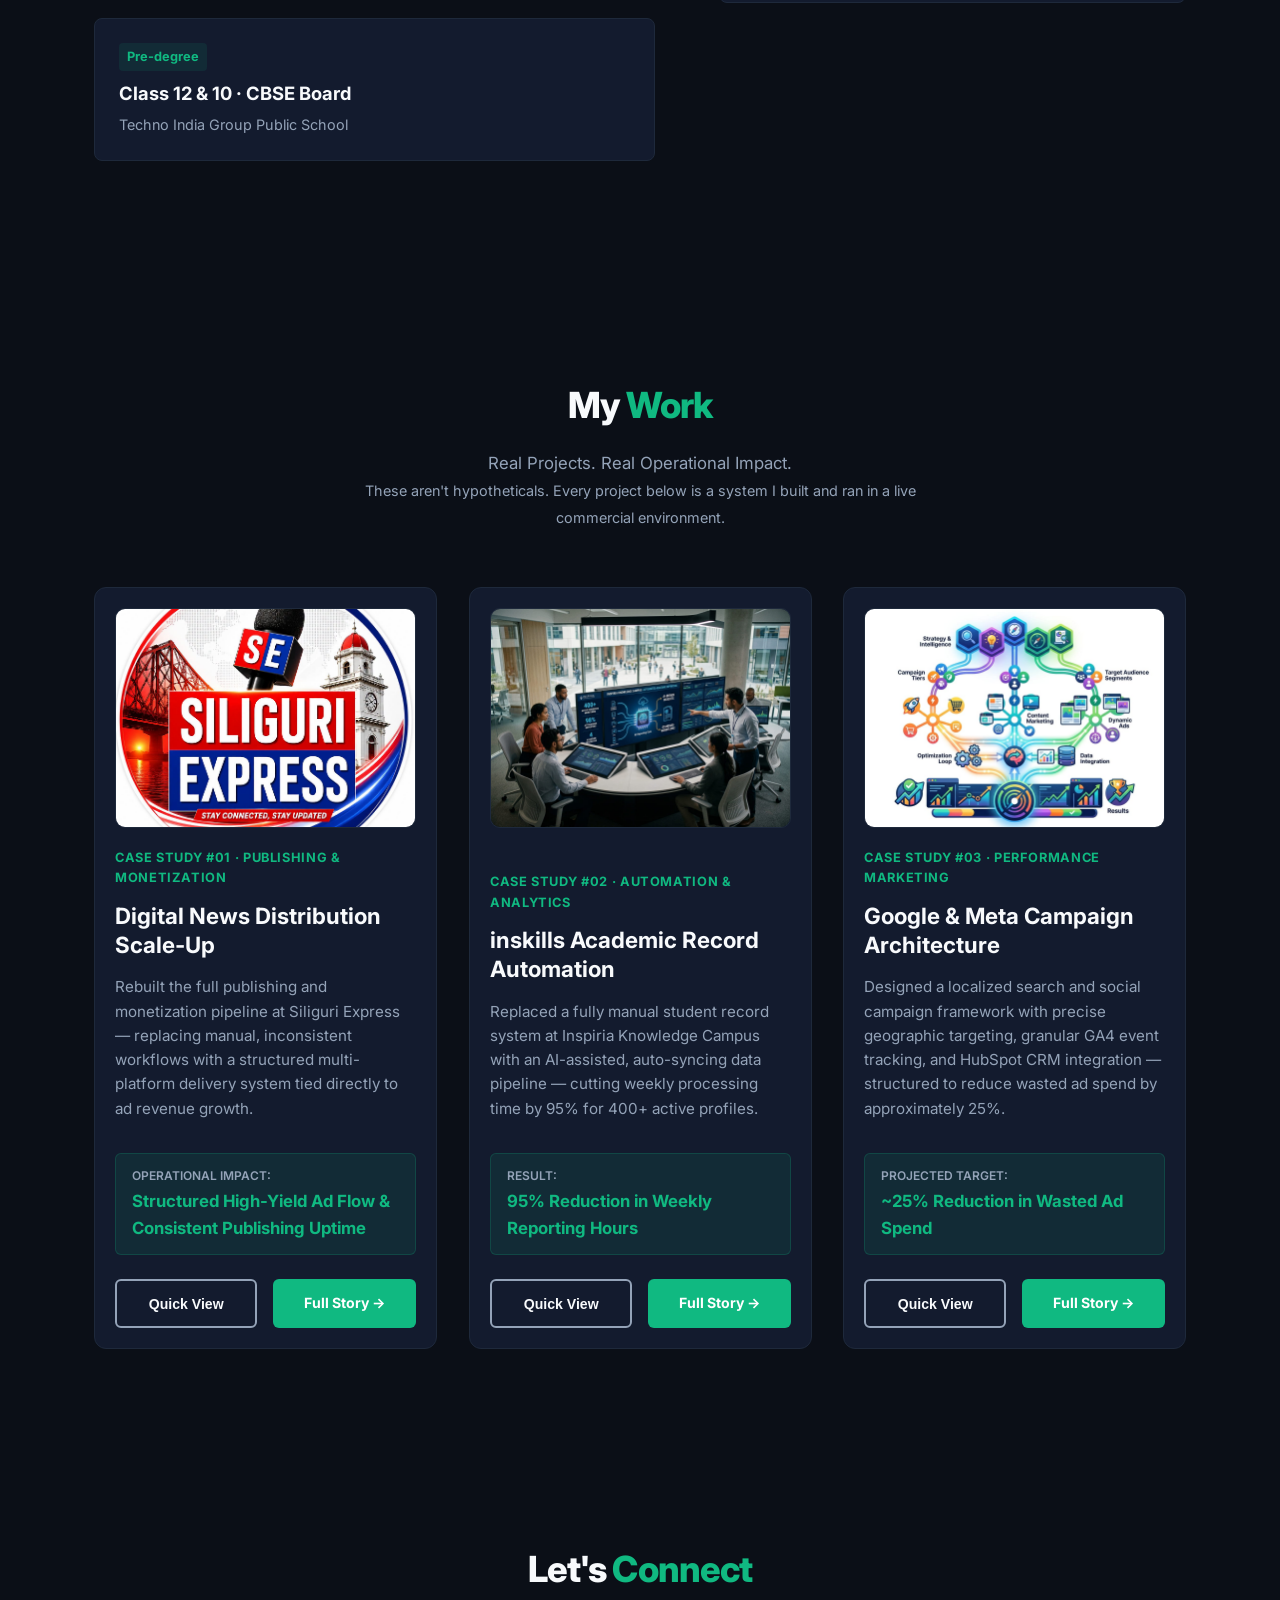
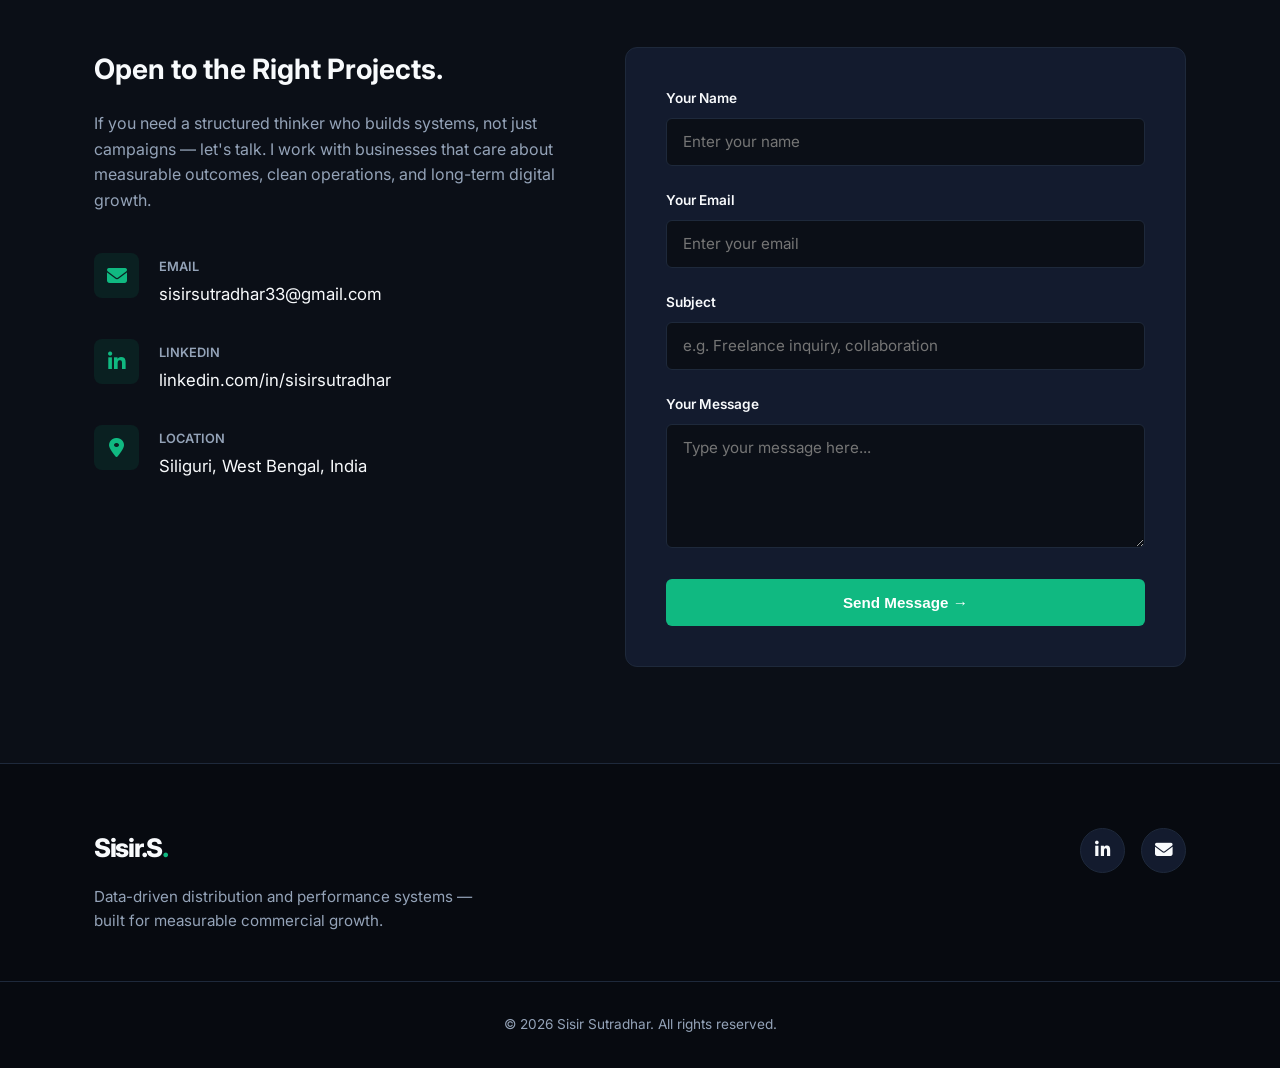
==== commit 1e5c9881: "Commit the changes made to the files listed above." ====
--- a/index.html
+++ b/index.html
@@ -20,6 +20,9 @@
 </head>
 <body class="page-home">
 
+    <!-- Scroll Progress Bar -->
+    <div class="scroll-progress" id="scroll-progress"></div>
+
     <!-- Header & Navigation -->
     <header class="header">
         <div class="container nav-container">
@@ -45,6 +48,7 @@
 
     <!-- Hero Section -->
     <section id="hero" class="hero-section">
+        <div class="glow-orb orb-1"></div>
         <div class="container hero-container">
             <div class="hero-content">
                 <span class="hero-subtitle">Digital Strategist & Monetization Specialist</span>
@@ -63,13 +67,13 @@
         <div class="container">
             <h2 class="section-title">About <span class="text-primary">Me</span></h2>
             <div class="about-grid">
-                <div class="about-img-container">
+                <div class="about-img-container reveal">
                     <div class="about-image-card">
                         <img src="assets/mee.jpg" alt="Portrait of Sisir Sutradhar" class="about-image">
                         <span class="img-label">Siliguri, West Bengal</span>
                     </div>
                 </div>
-                <div class="about-text">
+                <div class="about-text reveal">
                     <h3>Visibility Without Profit Is Just Noise.</h3>
                     <p>I build marketing systems that connect audience growth directly to business revenue. Currently, I lead digital distribution, content strategy, and ad monetization for Siliguri Express — a regional news platform where speed, accuracy, and yield aren't optional.</p>
                     <p>Before that, I spent a year at Inspiria Knowledge Campus managing structured data operations and analytical reporting for 400+ active student records — which taught me that clean data infrastructure is the backbone of every reliable marketing decision.</p>
@@ -105,32 +109,32 @@
             <h2 class="section-title">Core <span class="text-primary">Skills</span></h2>
             <p class="section-subtitle">The Systems Behind the Strategy.<br><span style="font-size: 0.9rem;">Every skill listed here is something I use in active, real-world operations — not theory.</span></p>
             <div class="skills-grid">
-                <div class="skill-card">
+                <div class="skill-card reveal">
                     <div class="skill-icon"><i class="fa-solid fa-rectangle-ad"></i></div>
                     <h3>Performance Marketing</h3>
                     <p>Structuring and optimizing Google Ads and Meta Ads campaigns to drive qualified leads, increase conversions, and maximize ad revenue yield with precision targeting.</p>
                 </div>
-                <div class="skill-card">
+                <div class="skill-card reveal">
                     <div class="skill-icon"><i class="fa-solid fa-share-nodes"></i></div>
                     <h3>Social Media Management</h3>
                     <p>Directing multi-platform content strategy, organic distribution, and publishing operations across Facebook, Instagram, and YouTube — with a focus on retention and reach.</p>
                 </div>
-                <div class="skill-card">
+                <div class="skill-card reveal">
                     <div class="skill-icon"><i class="fa-solid fa-robot"></i></div>
                     <h3>AI Workflow Integration</h3>
                     <p>Building high-efficiency operational systems using AI tools to automate content output, reporting cycles, and repetitive marketing processes — without sacrificing quality control.</p>
                 </div>
-                <div class="skill-card">
+                <div class="skill-card reveal">
                     <div class="skill-icon"><i class="fa-solid fa-chart-line"></i></div>
                     <h3>GA4 & Performance Tracking</h3>
                     <p>Setting up event-level tracking, analyzing web metrics, and compiling clean performance reports that give teams a reliable picture of what's working and what's leaking spend.</p>
                 </div>
-                <div class="skill-card">
+                <div class="skill-card reveal">
                     <div class="skill-icon"><i class="fa-solid fa-database"></i></div>
                     <h3>Data Management & Operations</h3>
                     <p>Structuring, archiving, and maintaining large-scale records and data systems — with a focus on accuracy, accessibility, and informed executive decision-making.</p>
                 </div>
-                <div class="skill-card">
+                <div class="skill-card reveal">
                     <div class="skill-icon"><i class="fa-solid fa-arrows-spin"></i></div>
                     <h3>Growth Strategy & CRM</h3>
                     <p>Designing audience retention pipelines, managing engagement funnels, and maintaining clean contact records and automation flows via HubSpot CRM.</p>
@@ -141,12 +145,13 @@
 
     <!-- Services Section -->
     <section id="services" class="services-section">
+        <div class="glow-orb orb-2"></div>
         <div class="container">
             <h2 class="section-title">How I <span class="text-primary">Help</span></h2>
             <p class="section-subtitle">Three Problems I Solve. Measurably.<br><span style="font-size: 0.9rem;">These aren't service packages. They're operational systems I've already built — adapted for your business goals.</span></p>
             
             <div class="services-grid">
-                <div class="service-card">
+                <div class="service-card reveal">
                     <div class="service-tag">Core Service</div>
                     <div class="service-icon"><i class="fa-solid fa-layer-group"></i></div>
                     <h3>Digital Distribution & Media Pipelines</h3>
@@ -157,7 +162,7 @@
                         <li><i class="fa-solid fa-check text-primary"></i> Real-time content reformatting and compliance checks</li>
                     </ul>
                 </div>
-                <div class="service-card">
+                <div class="service-card reveal">
                     <div class="service-tag">Performance</div>
                     <div class="service-icon"><i class="fa-solid fa-bullseye"></i></div>
                     <h3>Performance Marketing & Conversion Funnels</h3>
@@ -166,9 +171,9 @@
                         <li><i class="fa-solid fa-check text-primary"></i> Search and social campaign setup and management</li>
                         <li><i class="fa-solid fa-check text-primary"></i> Landing page layout strategy for lead conversion</li>
                         <li><i class="fa-solid fa-check text-primary"></i> GA4 event mapping and lead attribution reporting</li>
-                    </ul>
-                </div>
-                <div class="service-card">
+                      </ul>
+                </div>
+                <div class="service-card reveal">
                     <div class="service-tag">Operations</div>
                     <div class="service-icon"><i class="fa-solid fa-gears"></i></div>
                     <h3>Data Operations & AI Workflow Automation</h3>
@@ -189,7 +194,7 @@
             <h2 class="section-title">Work <span class="text-primary">Timeline</span></h2>
             <p class="section-subtitle">Where I've Done the Work.</p>
             <div class="timeline">
-                <div class="timeline-item">
+                <div class="timeline-item reveal">
                     <div class="timeline-dot"></div>
                     <div class="timeline-date">June 2026 - Present</div>
                     <div class="timeline-content">
@@ -203,7 +208,7 @@
                         </ul>
                     </div>
                 </div>
-                <div class="timeline-item">
+                <div class="timeline-item reveal">
                     <div class="timeline-dot"></div>
                     <div class="timeline-date">January 2026 - June 2026</div>
                     <div class="timeline-content">
@@ -217,7 +222,7 @@
                         </ul>
                     </div>
                 </div>
-                <div class="timeline-item">
+                <div class="timeline-item reveal">
                     <div class="timeline-dot"></div>
                     <div class="timeline-date">January 2025 - July 2025</div>
                     <div class="timeline-content">
@@ -231,7 +236,7 @@
                         </ul>
                     </div>
                 </div>
-                <div class="timeline-item">
+                <div class="timeline-item reveal">
                     <div class="timeline-dot"></div>
                     <div class="timeline-date">July 2024 - December 2024</div>
                     <div class="timeline-content">
@@ -279,12 +284,9 @@
             <p class="section-subtitle">Real Projects. Real Operational Impact.<br><span style="font-size: 0.9rem;">These aren't hypotheticals. Every project below is a system I built and ran in a live commercial environment.</span></p>
             
             <div class="portfolio-grid">
-                <div class="portfolio-card">
+                <div class="portfolio-card reveal">
                     <div class="portfolio-image">
-                        <div class="project-gradient gradient-distribution">
-                            <i class="fa-solid fa-newspaper placeholder-icon"></i>
-                            <span class="placeholder-caption">Case Study #01</span>
-                        </div>
+                        <img src="assets/sexpres.jpg" alt="Digital News Distribution Scale-Up" class="portfolio-img">
                     </div>
                     <div class="portfolio-info">
                         <span class="project-category">Case Study #01 · Publishing & Monetization</span>
@@ -294,16 +296,16 @@
                             <span class="outcome-label">Operational Impact:</span>
                             <span class="outcome-value">Structured High-Yield Ad Flow & Consistent Publishing Uptime</span>
                         </div>
-                        <a href="case-study.html" class="btn btn-secondary" style="padding: 0.6rem 1.2rem; font-size: 0.85rem;">View Full Case Study →</a>
+                        <div class="portfolio-actions">
+                            <button class="btn btn-secondary open-modal-btn" data-target="modal-case-1">Quick View</button>
+                            <a href="case-study.html" class="btn btn-primary">Full Story →</a>
+                        </div>
                     </div>
                 </div>
                 
-                <div class="portfolio-card">
+                <div class="portfolio-card reveal">
                     <div class="portfolio-image">
-                        <div class="project-gradient gradient-automation">
-                            <i class="fa-solid fa-microchip placeholder-icon"></i>
-                            <span class="placeholder-caption">Case Study #02</span>
-                        </div>
+                        <img src="assets/automation.jpg" alt="inskills Academic Record Automation" class="portfolio-img">
                     </div>
                     <div class="portfolio-info">
                         <span class="project-category">Case Study #02 · Automation & Analytics</span>
@@ -313,16 +315,16 @@
                             <span class="outcome-label">Result:</span>
                             <span class="outcome-value">95% Reduction in Weekly Reporting Hours</span>
                         </div>
-                        <a href="case-study-2.html" class="btn btn-secondary" style="padding: 0.6rem 1.2rem; font-size: 0.85rem;">View Full Case Study →</a>
+                        <div class="portfolio-actions">
+                            <button class="btn btn-secondary open-modal-btn" data-target="modal-case-2">Quick View</button>
+                            <a href="case-study-2.html" class="btn btn-primary">Full Story →</a>
+                        </div>
                     </div>
                 </div>
                 
-                <div class="portfolio-card">
+                <div class="portfolio-card reveal">
                     <div class="portfolio-image">
-                        <div class="project-gradient gradient-campaign">
-                            <i class="fa-solid fa-chart-column placeholder-icon"></i>
-                            <span class="placeholder-caption">Case Study #03</span>
-                        </div>
+                        <img src="assets/campaign.jpg" alt="Google & Meta Campaign Architecture" class="portfolio-img">
                     </div>
                     <div class="portfolio-info">
                         <span class="project-category">Case Study #03 · Performance Marketing</span>
@@ -332,7 +334,10 @@
                             <span class="outcome-label">Projected Target:</span>
                             <span class="outcome-value">~25% Reduction in Wasted Ad Spend</span>
                         </div>
-                        <a href="case-study-3.html" class="btn btn-secondary" style="padding: 0.6rem 1.2rem; font-size: 0.85rem;">View Full Case Study →</a>
+                        <div class="portfolio-actions">
+                            <button class="btn btn-secondary open-modal-btn" data-target="modal-case-3">Quick View</button>
+                            <a href="case-study-3.html" class="btn btn-primary">Full Story →</a>
+                        </div>
                     </div>
                 </div>
             </div>
@@ -344,7 +349,7 @@
         <div class="container">
             <h2 class="section-title">Let's <span class="text-primary">Connect</span></h2>
             <div class="contact-grid">
-                <div class="contact-info">
+                <div class="contact-info reveal">
                     <h3>Open to the Right Projects.</h3>
                     <p>If you need a structured thinker who builds systems, not just campaigns — let's talk. I work with businesses that care about measurable outcomes, clean operations, and long-term digital growth.</p>
                     <div class="contact-details">
@@ -372,7 +377,7 @@
                     </div>
                 </div>
                 
-                <div class="contact-form-container">
+                <div class="contact-form-container reveal">
                     <form id="contact-form" class="contact-form" action="https://api.web3forms.com/submit" method="POST">
                         <input type="hidden" name="access_key" value="fd456ab2-9467-48f1-b31d-721f8286e921">
                         <input type="checkbox" name="botcheck" class="hidden" style="display: none;">
@@ -420,6 +425,111 @@
         </div>
     </footer>
 
+    <!-- Modal for Case Study #01 -->
+    <div id="modal-case-1" class="modal-overlay" aria-hidden="true">
+        <div class="modal-window">
+            <button class="modal-close" aria-label="Close modal">&times;</button>
+            <span class="project-category">Case Study #01 · Publishing & Monetization</span>
+            <h2 class="modal-title">Digital News Distribution Scale-Up</h2>
+            <p class="modal-subtitle">Siliguri Express · Siliguri, West Bengal</p>
+            
+            <div class="modal-grid">
+                <div class="modal-main-content">
+                    <h3>The Challenge</h3>
+                    <p>At Siliguri Express, publishing was manual, inconsistent across platforms, and disconnected from the ad monetization layer. Social traffic was generated but not directed toward revenue-bearing pages, resulting in high effort but low yield.</p>
+                    
+                    <h3>The Solution</h3>
+                    <p>Rebuilt the publishing pipeline with standard multi-channel delivery templates, AI-assisted content operations, and yield-first traffic routing. This converted reach into direct website revenue while maintaining compliance.</p>
+                    
+                    <a href="case-study.html" class="btn btn-primary" style="margin-top: 1.5rem;">Read Full Case Study →</a>
+                </div>
+                <div class="modal-sidebar">
+                    <div class="modal-spec-card">
+                        <h4>Impact Metrics</h4>
+                        <div class="spec-metric">100%</div>
+                        <p>Consistent Publishing Uptime</p>
+                        <hr style="border: 0; border-top: 1px solid var(--border-color); margin: 1.5rem 0;">
+                        <ul class="spec-list">
+                            <li><strong>Focus:</strong> Ad Operations</li>
+                            <li><strong>Targeting:</strong> Traffic Routing</li>
+                            <li><strong>Tools:</strong> AI, Ad Networks</li>
+                        </ul>
+                    </div>
+                </div>
+            </div>
+        </div>
+    </div>
+
+    <!-- Modal for Case Study #02 -->
+    <div id="modal-case-2" class="modal-overlay" aria-hidden="true">
+        <div class="modal-window">
+            <button class="modal-close" aria-label="Close modal">&times;</button>
+            <span class="project-category">Case Study #02 · Automation & Analytics</span>
+            <h2 class="modal-title">inskills Academic Record Automation</h2>
+            <p class="modal-subtitle">Inspiria Knowledge Campus · Siliguri, West Bengal</p>
+            
+            <div class="modal-grid">
+                <div class="modal-main-content">
+                    <h3>The Challenge</h3>
+                    <p>Managing academic and progress records for 400+ active students manually created severe administrative bottlenecks, duplicate entries, inconsistent formats, and hours of weekly reporting lag.</p>
+                    
+                    <h3>The Solution</h3>
+                    <p>Designed a unified record schema and introduced AI-assisted data processing. Connected all sheets to a cloud-based auto-validation and sync layer that checks for errors and compiles weekly progress updates automatically.</p>
+                    
+                    <a href="case-study-2.html" class="btn btn-primary" style="margin-top: 1.5rem;">Read Full Case Study →</a>
+                </div>
+                <div class="modal-sidebar">
+                    <div class="modal-spec-card">
+                        <h4>Impact Metrics</h4>
+                        <div class="spec-metric">95%</div>
+                        <p>Weekly Reporting Hours Saved</p>
+                        <hr style="border: 0; border-top: 1px solid var(--border-color); margin: 1.5rem 0;">
+                        <ul class="spec-list">
+                            <li><strong>Focus:</strong> Administrative Data</li>
+                            <li><strong>Volume:</strong> 400+ Active Records</li>
+                            <li><strong>Tools:</strong> Sheets, AI, Cloud Sync</li>
+                        </ul>
+                    </div>
+                </div>
+            </div>
+        </div>
+    </div>
+
+    <!-- Modal for Case Study #03 -->
+    <div id="modal-case-3" class="modal-overlay" aria-hidden="true">
+        <div class="modal-window">
+            <button class="modal-close" aria-label="Close modal">&times;</button>
+            <span class="project-category">Case Study #03 · Performance Marketing</span>
+            <h2 class="modal-title">Google & Meta Campaign Architecture</h2>
+            <p class="modal-subtitle">Client Campaign Framework</p>
+            
+            <div class="modal-grid">
+                <div class="modal-main-content">
+                    <h3>The Challenge</h3>
+                    <p>Ad-hoc local campaigns suffer from broad targeting, lack of clear conversion mapping, and disconnected CRM pipelines, leading to wasted ad spend and untracked outcomes.</p>
+                    
+                    <h3>The Solution</h3>
+                    <p>Designed a geo-precise campaign framework segmenting search keywords by intent, mapped all key conversion behaviors to custom GA4 events, and integrated HubSpot CRM auto-feeds to track leads directly to business revenue.</p>
+                    
+                    <a href="case-study-3.html" class="btn btn-primary" style="margin-top: 1.5rem;">Read Full Case Study →</a>
+                </div>
+                <div class="modal-sidebar">
+                    <div class="modal-spec-card">
+                        <h4>Impact Metrics</h4>
+                        <div class="spec-metric">~25%</div>
+                        <p>Wasted Ad Spend Reduced</p>
+                        <hr style="border: 0; border-top: 1px solid var(--border-color); margin: 1.5rem 0;">
+                        <ul class="spec-list">
+                            <li><strong>Focus:</strong> Search & Social Ads</li>
+                            <li><strong>Tracking:</strong> GA4 Custom Events</li>
+                            <li><strong>Integration:</strong> HubSpot CRM</li>
+                        </ul>
+                    </div>
+                </div>
+            </div>
+        </div>
+    </div>
+
     <script src="script.js"></script>
 </body>
 </html>
--- a/style.css
+++ b/style.css
@@ -272,7 +272,7 @@
     display: grid;
     grid-template-columns: 1fr 1.2fr;
     gap: 4rem;
-    align-items: center;
+    align-items: start;
     margin-top: 3rem;
 }
 
@@ -1480,4 +1480,153 @@
     .modal-subtitle {
         margin-bottom: 1.5rem;
     }
+}
+
+/* ================================================================= */
+/* PREMIUM DESIGN AESTHETICS & INTERACTION ADDITIONS (PHASE 3) */
+/* ================================================================= */
+
+/* --- Scroll Progress Bar --- */
+.scroll-progress {
+    position: fixed;
+    top: 0;
+    left: 0;
+    width: 0%;
+    height: 3.5px;
+    background: linear-gradient(90deg, var(--primary) 0%, var(--hover-color) 100%);
+    z-index: 9999;
+    transition: width 0.1s ease-out;
+    box-shadow: 0 1px 10px rgba(16, 185, 129, 0.4);
+}
+
+/* --- Ambient Glowing Orbs --- */
+.glow-orb {
+    position: absolute;
+    width: 500px;
+    height: 500px;
+    border-radius: 50%;
+    background: radial-gradient(circle, rgba(16, 185, 129, 0.08) 0%, rgba(59, 130, 246, 0.03) 50%, transparent 70%);
+    filter: blur(100px);
+    z-index: 0;
+    pointer-events: none;
+    animation: float-orb 20s infinite alternate ease-in-out;
+}
+
+.orb-1 {
+    top: 5%;
+    left: -150px;
+}
+
+.orb-2 {
+    bottom: 10%;
+    right: -200px;
+    background: radial-gradient(circle, rgba(59, 130, 246, 0.08) 0%, rgba(16, 185, 129, 0.03) 50%, transparent 70%);
+    animation-duration: 25s;
+    animation-delay: -5s;
+}
+
+@keyframes float-orb {
+    0% {
+        transform: translate(0, 0) scale(1) rotate(0deg);
+    }
+    50% {
+        transform: translate(30px, 50px) scale(1.08) rotate(90deg);
+    }
+    100% {
+        transform: translate(-20px, 20px) scale(0.95) rotate(180deg);
+    }
+}
+
+/* Ensure sections are relative so orbs don't overflow layout limits */
+.hero-section, .services-section {
+    position: relative;
+    overflow: hidden;
+}
+
+/* --- Scroll-driven Reveals --- */
+.reveal {
+    opacity: 0;
+    transform: translateY(40px);
+    transition: opacity 0.8s cubic-bezier(0.215, 0.610, 0.355, 1), 
+                transform 0.8s cubic-bezier(0.215, 0.610, 0.355, 1);
+    will-change: opacity, transform;
+}
+
+.reveal.active {
+    opacity: 1;
+    transform: translateY(0);
+}
+
+/* Cascade effect for grids (delaying animations slightly) */
+.skills-grid .reveal:nth-child(2),
+.services-grid .reveal:nth-child(2),
+.portfolio-grid .reveal:nth-child(2) {
+    transition-delay: 0.15s;
+}
+.skills-grid .reveal:nth-child(3),
+.services-grid .reveal:nth-child(3),
+.portfolio-grid .reveal:nth-child(3) {
+    transition-delay: 0.3s;
+}
+.skills-grid .reveal:nth-child(4) { transition-delay: 0.1s; }
+.skills-grid .reveal:nth-child(5) { transition-delay: 0.2s; }
+.skills-grid .reveal:nth-child(6) { transition-delay: 0.3s; }
+
+/* --- Portfolio Image Enhancements --- */
+.portfolio-image {
+    position: relative;
+    overflow: hidden;
+    height: 220px;
+    background-color: #0b0f17;
+}
+
+.portfolio-img {
+    width: 100%;
+    height: 100%;
+    object-fit: cover;
+    transition: transform 0.5s cubic-bezier(0.4, 0, 0.2, 1);
+}
+
+.portfolio-card:hover .portfolio-img {
+    transform: scale(1.06);
+}
+
+/* --- Portfolio Card Actions Layout --- */
+.portfolio-actions {
+    display: flex;
+    gap: 1rem;
+    margin-top: 1.5rem;
+    width: 100%;
+}
+
+.portfolio-actions .btn {
+    flex: 1;
+    padding: 0.7rem 1rem;
+    font-size: 0.88rem;
+    font-weight: 700;
+    border-radius: 6px;
+    text-align: center;
+}
+
+/* --- Header Text Color Gradient Glow --- */
+.hero-title .text-primary {
+    background: linear-gradient(135deg, var(--hover-color) 0%, var(--primary) 100%);
+    -webkit-background-clip: text;
+    -webkit-text-fill-color: transparent;
+    filter: drop-shadow(0 2px 8px rgba(16, 185, 129, 0.2));
+}
+
+/* Adjust modal content scrollbar */
+.modal-window::-webkit-scrollbar {
+    width: 8px;
+}
+.modal-window::-webkit-scrollbar-track {
+    background: var(--bg-main);
+}
+.modal-window::-webkit-scrollbar-thumb {
+    background: var(--border-color);
+    border-radius: 4px;
+}
+.modal-window::-webkit-scrollbar-thumb:hover {
+    background: var(--primary);
 }
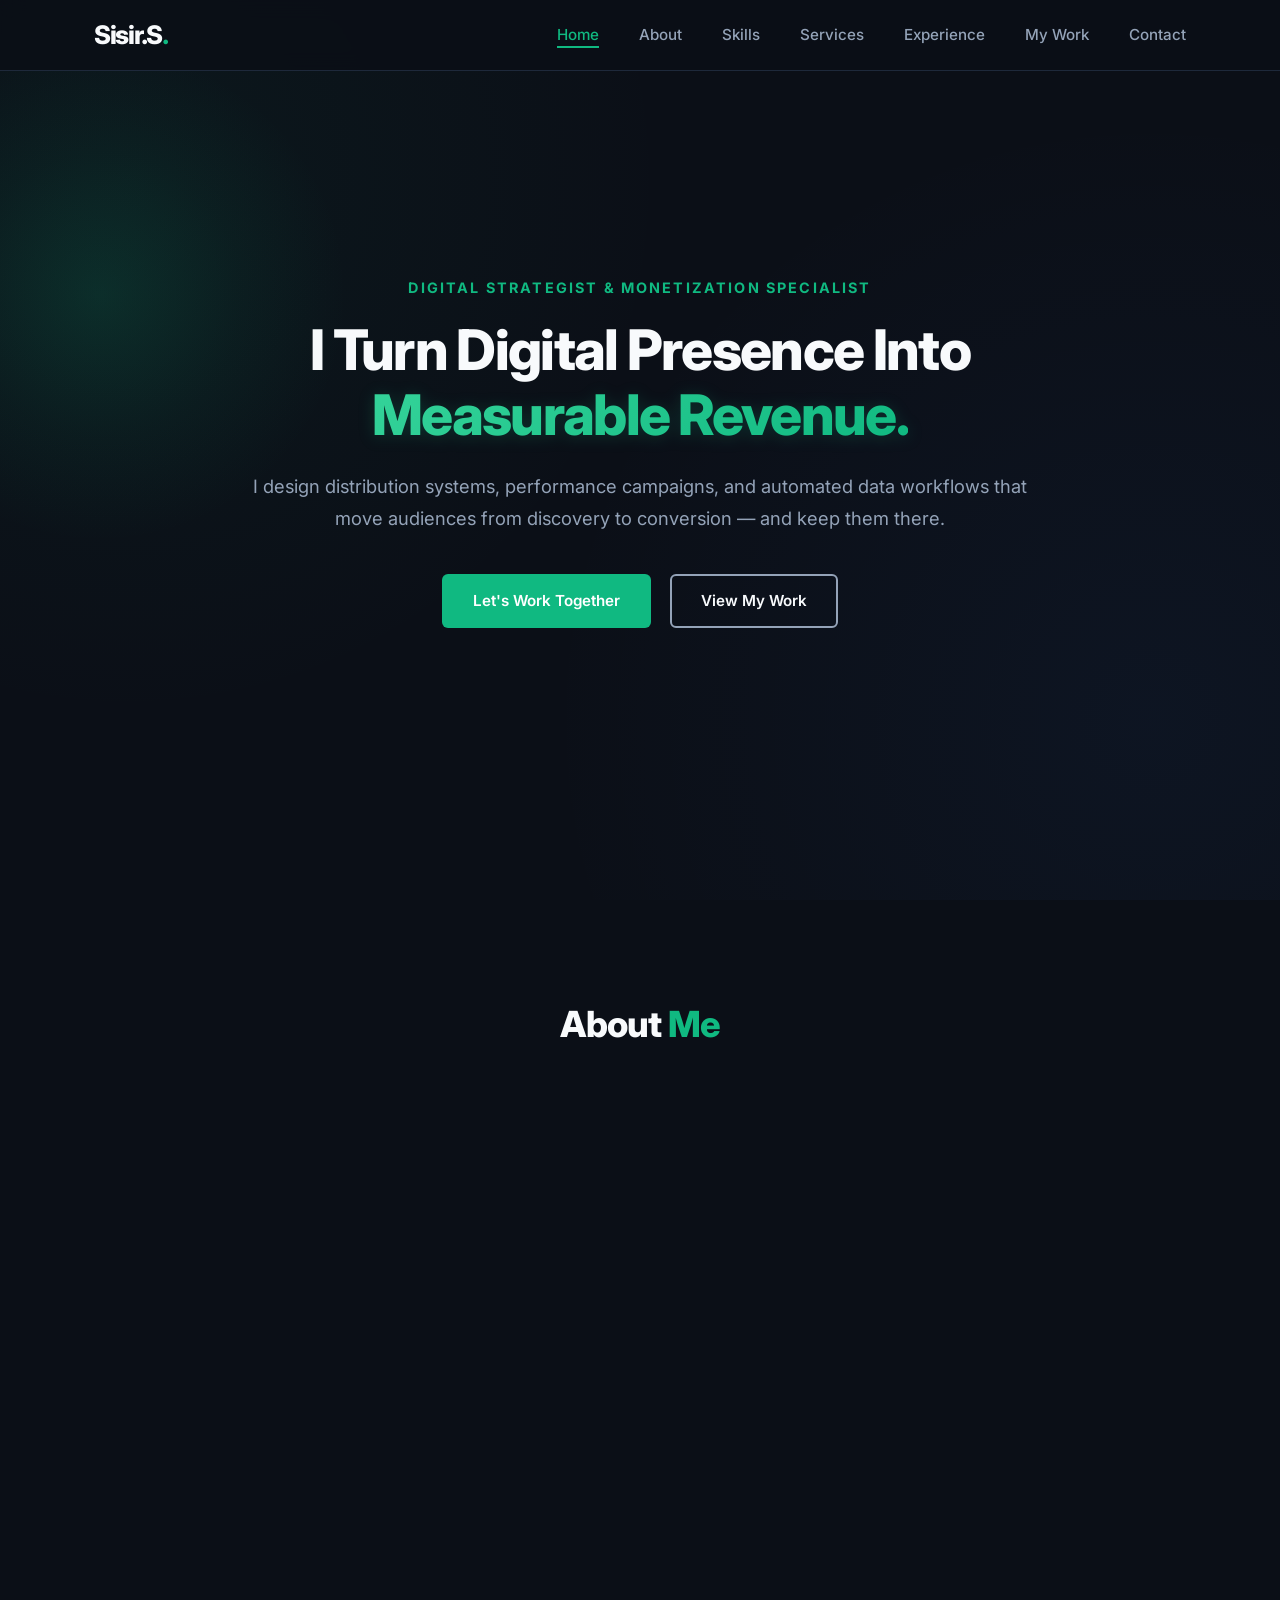
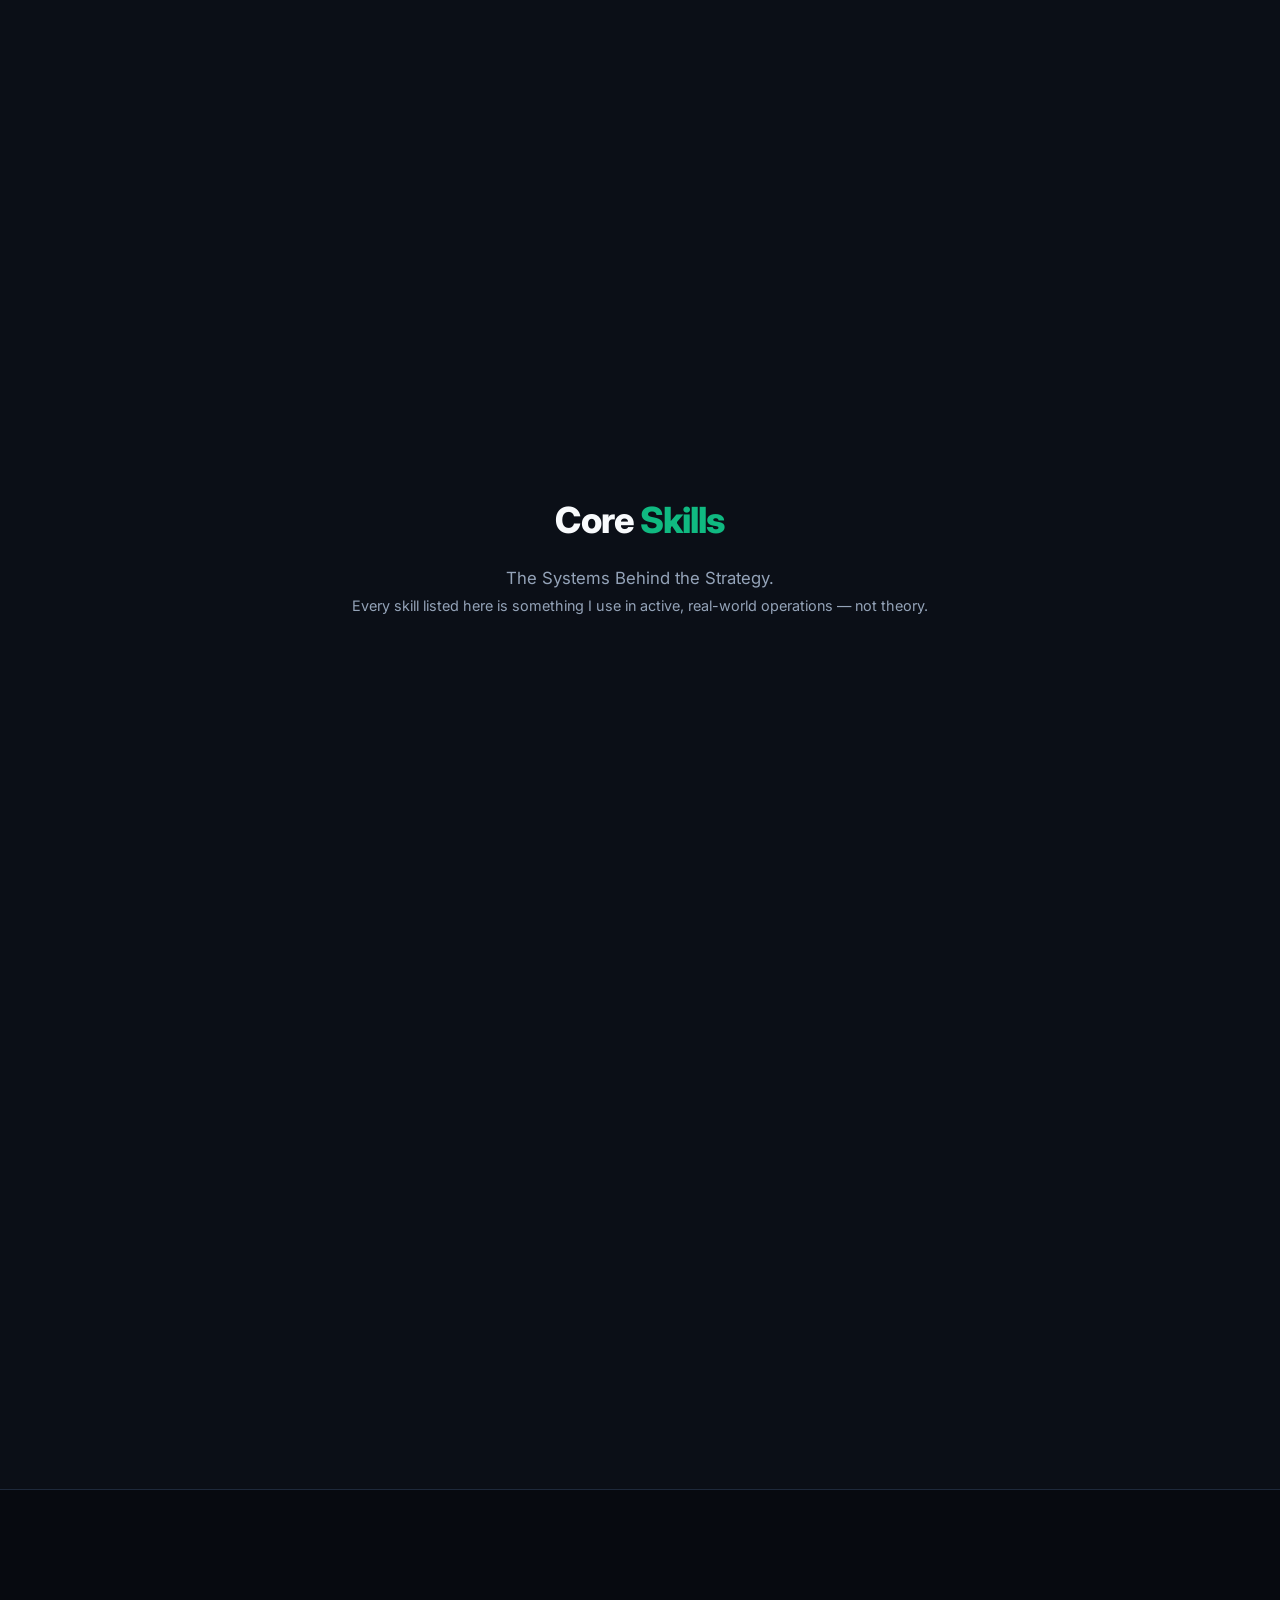
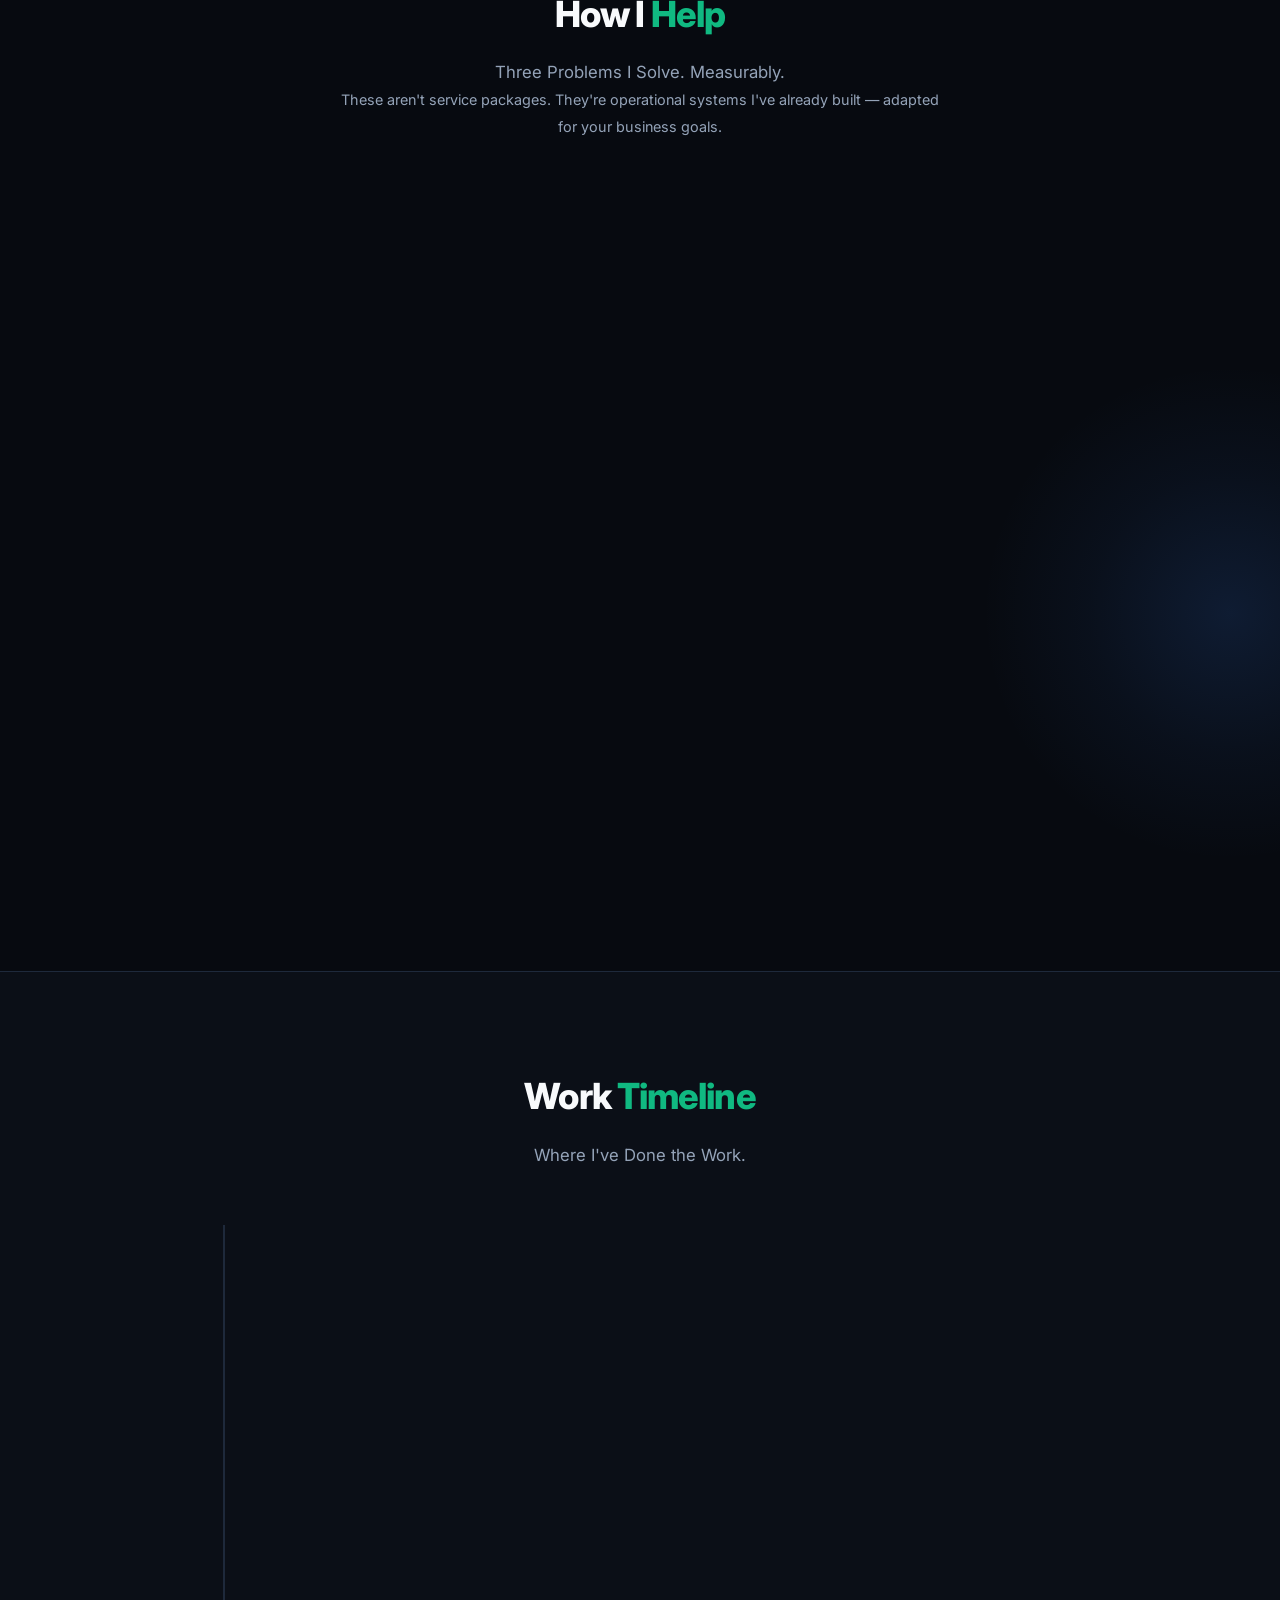
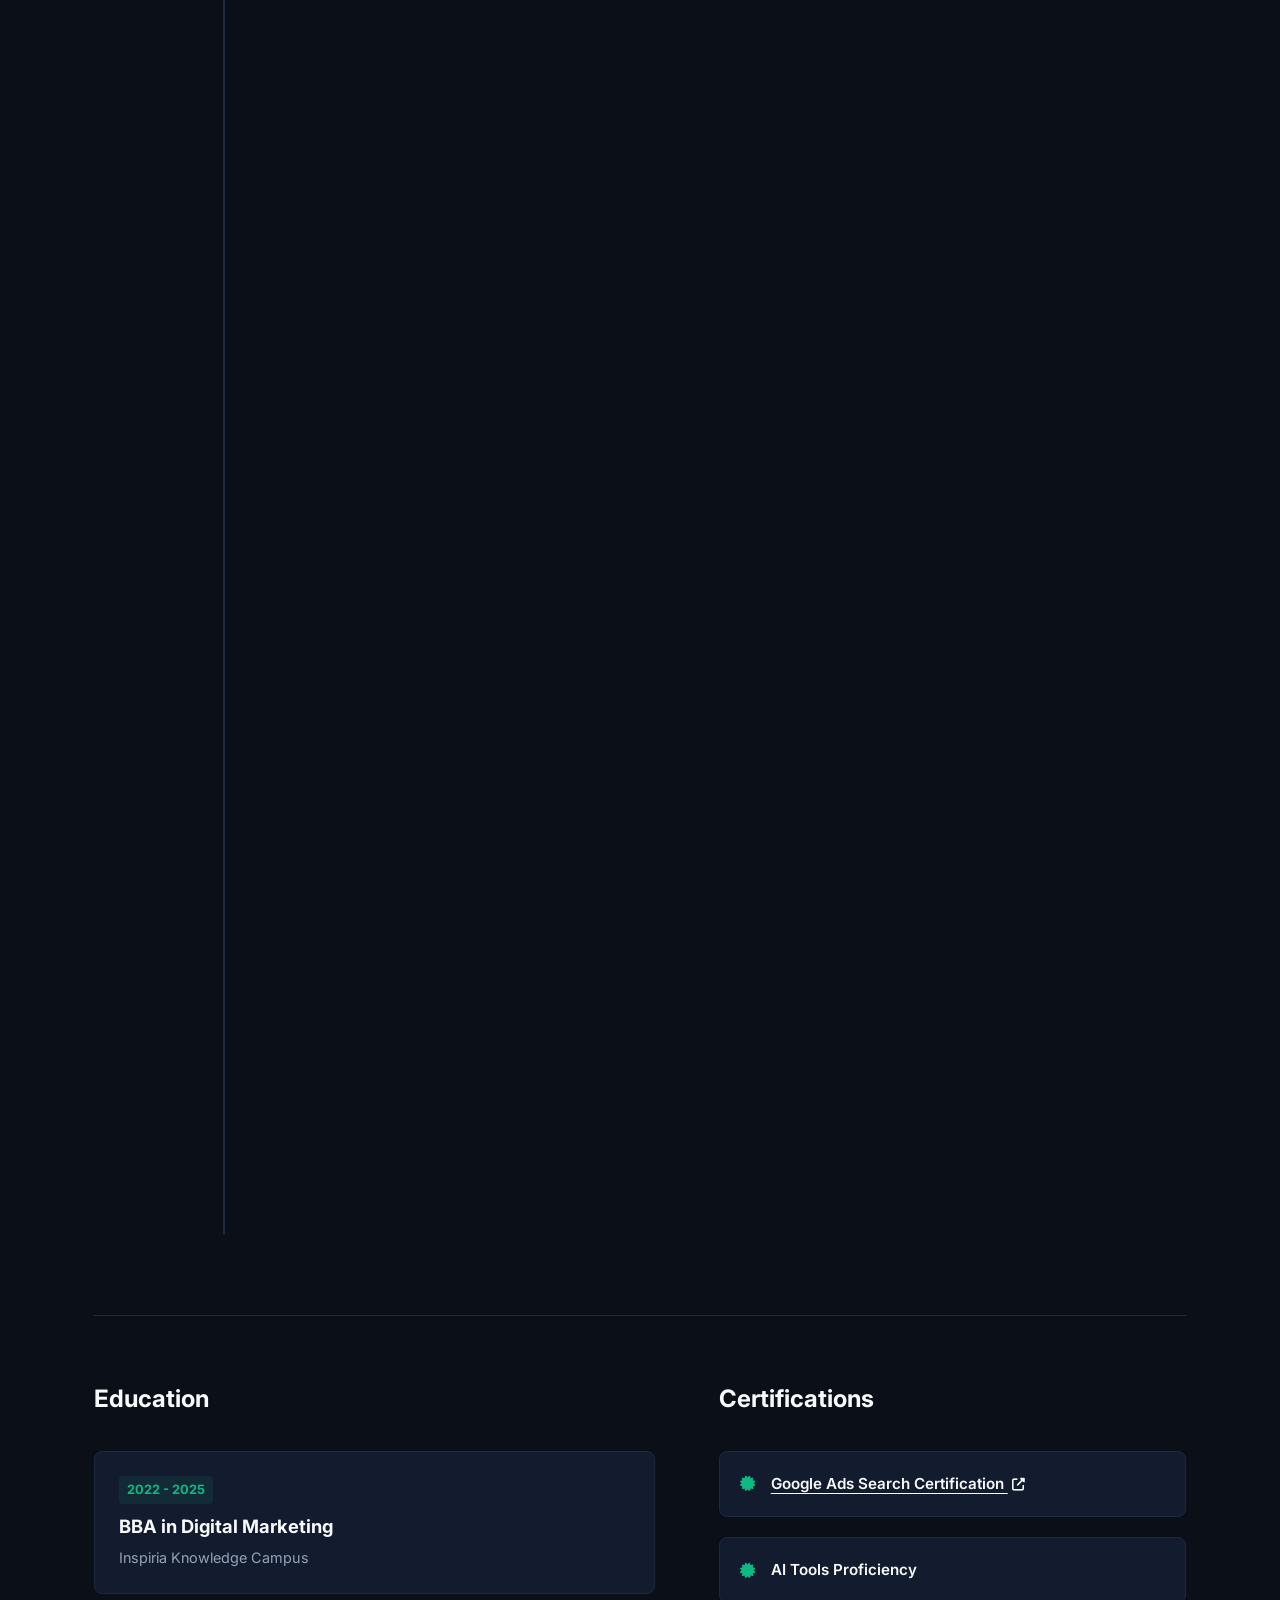
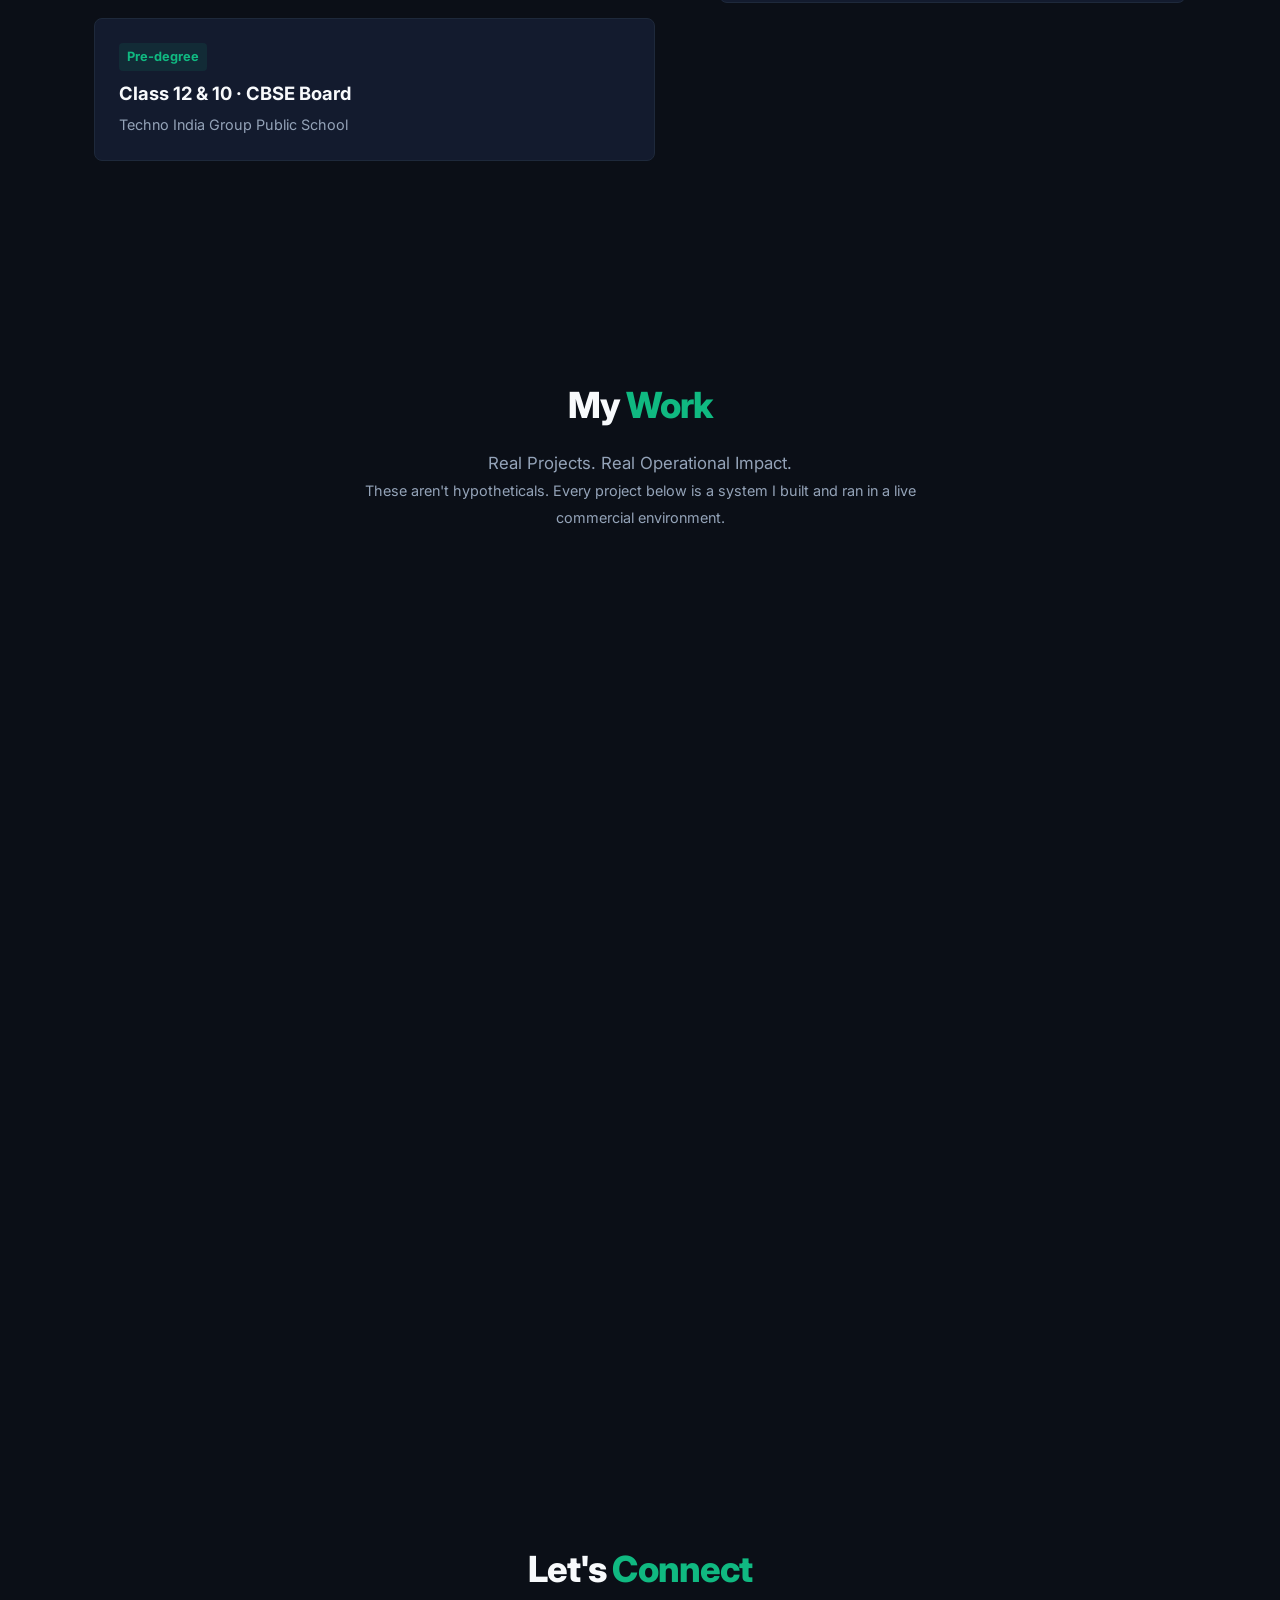
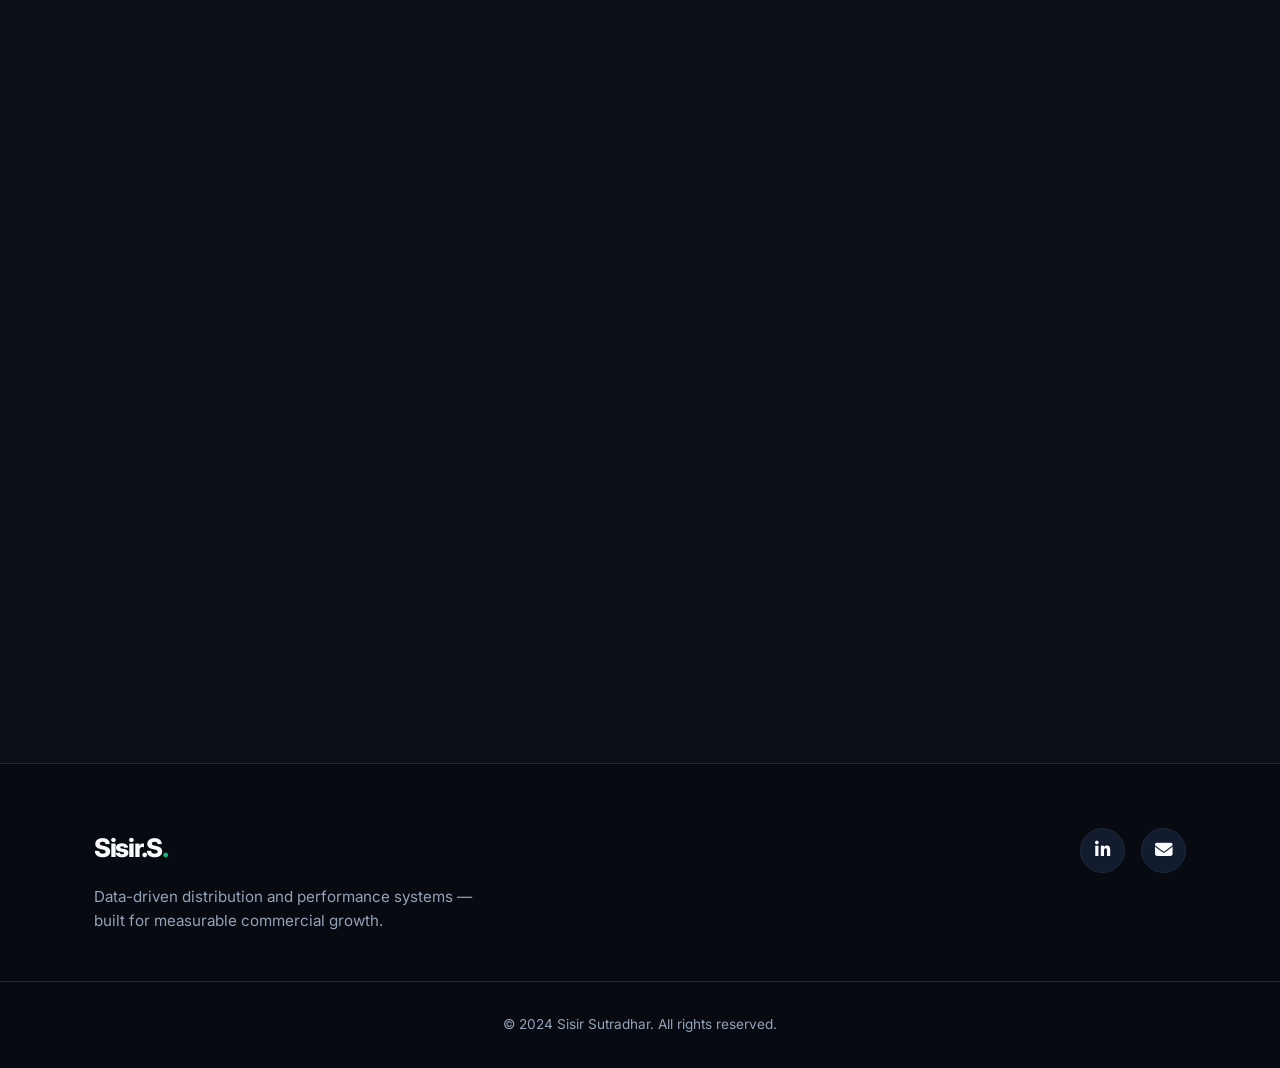
==== commit 5f4c734e: "Fix: Update the website's layout and functionality" ====
--- a/index.html
+++ b/index.html
@@ -17,6 +17,20 @@
     <link rel="preconnect" href="https://fonts.googleapis.com">
     <link rel="preconnect" href="https://fonts.gstatic.com" crossorigin>
     <link href="https://fonts.googleapis.com/css2?family=Inter:wght@300;400;500;600;700;800&display=swap" rel="stylesheet">
+
+    <!-- Structured Data for Google Knowledge Panel -->
+    <script type="application/ld+json">
+    {
+      "@context": "https://schema.org",
+      "@type": "Person",
+      "name": "Sisir Sutradhar",
+      "url": "https://project.sisirsutradhar33.workers.dev/",
+      "jobTitle": "Digital Strategist & Performance Marketer",
+      "sameAs": [
+        "https://www.linkedin.com/in/sisirsutradhar"
+      ]
+    }
+    </script>
 </head>
 <body class="page-home">
 
@@ -80,7 +94,7 @@
                     <p>My work sits at the intersection of performance marketing, content distribution, and operational automation. I don't just run campaigns — I build the pipelines that make them repeatable and scalable.</p>
                     
                     <!-- Stats Grid -->
-                    <div class="stats-grid" style="grid-template-columns: repeat(auto-fit, minmax(140px, 1fr));">
+                    <div class="stats-grid stats-grid-auto">
                         <div class="stat-card">
                             <span class="stat-number">400+</span>
                             <span class="stat-label">Academic Records Managed</span>
@@ -107,7 +121,7 @@
     <section id="skills" class="skills-section">
         <div class="container">
             <h2 class="section-title">Core <span class="text-primary">Skills</span></h2>
-            <p class="section-subtitle">The Systems Behind the Strategy.<br><span style="font-size: 0.9rem;">Every skill listed here is something I use in active, real-world operations — not theory.</span></p>
+            <p class="section-subtitle">The Systems Behind the Strategy.<br><span class="subtitle-small">Every skill listed here is something I use in active, real-world operations — not theory.</span></p>
             <div class="skills-grid">
                 <div class="skill-card reveal">
                     <div class="skill-icon"><i class="fa-solid fa-rectangle-ad"></i></div>
@@ -148,7 +162,7 @@
         <div class="glow-orb orb-2"></div>
         <div class="container">
             <h2 class="section-title">How I <span class="text-primary">Help</span></h2>
-            <p class="section-subtitle">Three Problems I Solve. Measurably.<br><span style="font-size: 0.9rem;">These aren't service packages. They're operational systems I've already built — adapted for your business goals.</span></p>
+            <p class="section-subtitle">Three Problems I Solve. Measurably.<br><span class="subtitle-small">These aren't service packages. They're operational systems I've already built — adapted for your business goals.</span></p>
             
             <div class="services-grid">
                 <div class="service-card reveal">
@@ -196,11 +210,11 @@
             <div class="timeline">
                 <div class="timeline-item reveal">
                     <div class="timeline-dot"></div>
-                    <div class="timeline-date">June 2026 - Present</div>
+                    <div class="timeline-date">June 2024 - Present</div>
                     <div class="timeline-content">
                         <h3>Digital Strategist | News & Media</h3>
                         <span class="company">Siliguri Express · Siliguri, West Bengal</span>
-                        <p style="margin-bottom: 1rem; color: var(--text-secondary); font-size: 0.95rem;">I manage the full digital operation of a live, high-frequency regional news platform — from content publishing workflows to ad monetization oversight. This role runs in real time with zero margin for operational error.</p>
+                        <p class="text-muted">I manage the full digital operation of a live, high-frequency regional news platform — from content publishing workflows to ad monetization oversight. This role runs in real time with zero margin for operational error.</p>
                         <ul class="timeline-bullets">
                             <li>Leading end-to-end digital distribution across web and social platforms.</li>
                             <li>Supervising direct ad operations to scale ad-space yield and revenue output.</li>
@@ -210,11 +224,11 @@
                 </div>
                 <div class="timeline-item reveal">
                     <div class="timeline-dot"></div>
-                    <div class="timeline-date">January 2026 - June 2026</div>
+                    <div class="timeline-date">January 2024 - June 2024</div>
                     <div class="timeline-content">
                         <h3>Social Media Manager | Digital News & Media</h3>
                         <span class="company">Siliguri Express · Siliguri, West Bengal</span>
-                        <p style="margin-bottom: 1rem; color: var(--text-secondary); font-size: 0.95rem;">Managed the complete social media operational infrastructure for a breaking news environment — where publishing speed, platform compliance, and brand consistency all had to run simultaneously.</p>
+                        <p class="text-muted">Managed the complete social media operational infrastructure for a breaking news environment — where publishing speed, platform compliance, and brand consistency all had to run simultaneously.</p>
                         <ul class="timeline-bullets">
                             <li>End-to-end publishing workflow management for breaking and hyperlocal news cycles.</li>
                             <li>Cross-platform content distribution across Facebook, Instagram, and YouTube.</li>
@@ -228,7 +242,7 @@
                     <div class="timeline-content">
                         <h3>Lead Data Analyst — inskills Division</h3>
                         <span class="company">Inspiria Knowledge Campus · Siliguri, West Bengal</span>
-                        <p style="margin-bottom: 1rem; color: var(--text-secondary); font-size: 0.95rem;">Led the data management and analytical reporting operation for 400+ active student records — a project that ultimately eliminated 95% of manual processing time through structured automation.</p>
+                        <p class="text-muted">Led the data management and analytical reporting operation for 400+ active student records — a project that ultimately eliminated 95% of manual processing time through structured automation.</p>
                         <ul class="timeline-bullets">
                             <li>Designed and maintained structured data archives for 400+ academic profiles.</li>
                             <li>Generated analytical performance datasets to guide leadership and department decisions.</li>
@@ -242,7 +256,7 @@
                     <div class="timeline-content">
                         <h3>Data Manager</h3>
                         <span class="company">Inspiria Knowledge Campus · Siliguri, West Bengal</span>
-                        <p style="margin-bottom: 1rem; color: var(--text-secondary); font-size: 0.95rem;">Built the operational reporting and data infrastructure foundation that the inskills automation project later scaled.</p>
+                        <p class="text-muted">Built the operational reporting and data infrastructure foundation that the inskills automation project later scaled.</p>
                         <ul class="timeline-bullets">
                             <li>Maintained performance tracking standards across academic and marketing initiatives.</li>
                             <li>Coordinated campaign logistics and reporting infrastructure for internal departments.</li>
@@ -269,7 +283,7 @@
                 <div class="certs-column">
                     <h3 class="sub-section-title">Certifications</h3>
                     <ul class="certs-list">
-                        <li><i class="fa-solid fa-certificate text-primary"></i> <a href="#" target="_blank" style="text-decoration: underline; text-underline-offset: 4px; transition: color 0.2s;" onmouseover="this.style.color='#10b981'" onmouseout="this.style.color='inherit'">Google Ads Search Certification <i class="fa-solid fa-external-link-alt" style="font-size: 0.8rem; margin-left: 4px;"></i></a></li>
+                        <li><i class="fa-solid fa-certificate text-primary"></i> <a href="#" target="_blank" class="cert-link">Google Ads Search Certification <i class="fa-solid fa-external-link-alt" style="font-size: 0.8rem; margin-left: 4px;"></i></a></li>
                         <li><i class="fa-solid fa-certificate text-primary"></i> AI Tools Proficiency</li>
                     </ul>
                 </div>
@@ -281,7 +295,7 @@
     <section id="portfolio" class="portfolio-section">
         <div class="container">
             <h2 class="section-title">My <span class="text-primary">Work</span></h2>
-            <p class="section-subtitle">Real Projects. Real Operational Impact.<br><span style="font-size: 0.9rem;">These aren't hypotheticals. Every project below is a system I built and ran in a live commercial environment.</span></p>
+            <p class="section-subtitle">Real Projects. Real Operational Impact.<br><span class="subtitle-small">These aren't hypotheticals. Every project below is a system I built and ran in a live commercial environment.</span></p>
             
             <div class="portfolio-grid">
                 <div class="portfolio-card reveal">
@@ -292,7 +306,7 @@
                         <span class="project-category">Case Study #01 · Publishing & Monetization</span>
                         <h3>Digital News Distribution Scale-Up</h3>
                         <p class="project-desc">Rebuilt the full publishing and monetization pipeline at Siliguri Express — replacing manual, inconsistent workflows with a structured multi-platform delivery system tied directly to ad revenue growth.</p>
-                        <div class="outcome-badge" style="margin-bottom: 1.5rem;">
+                        <div class="outcome-badge mb-1-5">
                             <span class="outcome-label">Operational Impact:</span>
                             <span class="outcome-value">Structured High-Yield Ad Flow & Consistent Publishing Uptime</span>
                         </div>
@@ -311,7 +325,7 @@
                         <span class="project-category">Case Study #02 · Automation & Analytics</span>
                         <h3>inskills Academic Record Automation</h3>
                         <p class="project-desc">Replaced a fully manual student record system at Inspiria Knowledge Campus with an AI-assisted, auto-syncing data pipeline — cutting weekly processing time by 95% for 400+ active profiles.</p>
-                        <div class="outcome-badge" style="margin-bottom: 1.5rem;">
+                        <div class="outcome-badge mb-1-5">
                             <span class="outcome-label">Result:</span>
                             <span class="outcome-value">95% Reduction in Weekly Reporting Hours</span>
                         </div>
@@ -330,7 +344,7 @@
                         <span class="project-category">Case Study #03 · Performance Marketing</span>
                         <h3>Google & Meta Campaign Architecture</h3>
                         <p class="project-desc">Designed a localized search and social campaign framework with precise geographic targeting, granular GA4 event tracking, and HubSpot CRM integration — structured to reduce wasted ad spend by approximately 25%.</p>
-                        <div class="outcome-badge" style="margin-bottom: 1.5rem;">
+                        <div class="outcome-badge mb-1-5">
                             <span class="outcome-label">Projected Target:</span>
                             <span class="outcome-value">~25% Reduction in Wasted Ad Spend</span>
                         </div>
@@ -380,7 +394,7 @@
                 <div class="contact-form-container reveal">
                     <form id="contact-form" class="contact-form" action="https://api.web3forms.com/submit" method="POST">
                         <input type="hidden" name="access_key" value="fd456ab2-9467-48f1-b31d-721f8286e921">
-                        <input type="checkbox" name="botcheck" class="hidden" style="display: none;">
+                        <input type="checkbox" name="botcheck" class="hidden">
                         <input type="hidden" name="subject" value="New Lead from Sisir Portfolio">
                         <input type="hidden" name="from_name" value="Sisir Portfolio">
 
@@ -421,7 +435,7 @@
             </div>
         </div>
         <div class="footer-bottom">
-            <p>&copy; 2026 Sisir Sutradhar. All rights reserved.</p>
+            <p>&copy; 2024 Sisir Sutradhar. All rights reserved.</p>
         </div>
     </footer>
 
@@ -530,6 +544,9 @@
         </div>
     </div>
 
-    <script src="script.js"></script>
+    <!-- Mobile Sticky CTA (Conversion Optimization) -->
+    <div class="mobile-sticky-cta" id="mobile-sticky-cta">
+        <a href="index.html#contact" class="btn btn-primary">Let's Work Together</a>
+    </div>
 </body>
 </html>
--- a/style.css
+++ b/style.css
@@ -128,6 +128,10 @@
     margin: 0 auto 3.5rem auto;
 }
 
+.subtitle-small {
+    font-size: 0.9rem;
+}
+
 /* --- Header / Navigation Bar --- */
 .header {
     position: fixed;
@@ -328,6 +332,10 @@
     grid-template-columns: repeat(3, 1fr);
     gap: 1.5rem;
     margin-top: 2.5rem;
+}
+
+.stats-grid-auto {
+    grid-template-columns: repeat(auto-fit, minmax(140px, 1fr));
 }
 
 .stat-card {
@@ -1162,7 +1170,7 @@
 }
 
 /* ================================================================= */
-/* NEWLY ADDED COHESIVE STYLES (PHASE 2) */
+/* COHESIVE STYLES */
 /* ================================================================= */
 
 /* --- Services Section Styling --- */
@@ -1251,7 +1259,7 @@
     gap: 0.6rem;
 }
 
-/* --- Project Gradient Placeholders (No Broken Image Icons) --- */
+/* --- Project Gradient Placeholders --- */
 .project-gradient {
     width: 100%;
     height: 220px;
@@ -1265,7 +1273,6 @@
     transition: var(--transition-mid);
 }
 
-/* Subtle technological dot mesh overlay inside placeholder */
 .project-gradient::before {
     content: '';
     position: absolute;
@@ -1483,7 +1490,7 @@
 }
 
 /* ================================================================= */
-/* PREMIUM DESIGN AESTHETICS & INTERACTION ADDITIONS (PHASE 3) */
+/* PREMIUM DESIGN AESTHETICS & INTERACTION ADDITIONS */
 /* ================================================================= */
 
 /* --- Scroll Progress Bar --- */
@@ -1499,14 +1506,14 @@
     box-shadow: 0 1px 10px rgba(16, 185, 129, 0.4);
 }
 
-/* --- Ambient Glowing Orbs --- */
+/* --- Ambient Glowing Orbs (GPU Optimized) --- */
 .glow-orb {
     position: absolute;
     width: 500px;
     height: 500px;
     border-radius: 50%;
-    background: radial-gradient(circle, rgba(16, 185, 129, 0.08) 0%, rgba(59, 130, 246, 0.03) 50%, transparent 70%);
-    filter: blur(100px);
+    background: radial-gradient(circle, rgba(16, 185, 129, 0.15) 0%, rgba(16, 185, 129, 0.05) 40%, transparent 70%);
+    filter: none; /* Removed expensive CSS blur for better performance */
     z-index: 0;
     pointer-events: none;
     animation: float-orb 20s infinite alternate ease-in-out;
@@ -1520,7 +1527,7 @@
 .orb-2 {
     bottom: 10%;
     right: -200px;
-    background: radial-gradient(circle, rgba(59, 130, 246, 0.08) 0%, rgba(16, 185, 129, 0.03) 50%, transparent 70%);
+    background: radial-gradient(circle, rgba(59, 130, 246, 0.15) 0%, rgba(59, 130, 246, 0.05) 40%, transparent 70%);
     animation-duration: 25s;
     animation-delay: -5s;
 }
@@ -1537,7 +1544,6 @@
     }
 }
 
-/* Ensure sections are relative so orbs don't overflow layout limits */
 .hero-section, .services-section {
     position: relative;
     overflow: hidden;
@@ -1557,7 +1563,6 @@
     transform: translateY(0);
 }
 
-/* Cascade effect for grids (delaying animations slightly) */
 .skills-grid .reveal:nth-child(2),
 .services-grid .reveal:nth-child(2),
 .portfolio-grid .reveal:nth-child(2) {
@@ -1616,7 +1621,7 @@
     filter: drop-shadow(0 2px 8px rgba(16, 185, 129, 0.2));
 }
 
-/* Adjust modal content scrollbar */
+/* Modal Scrollbar Styling */
 .modal-window::-webkit-scrollbar {
     width: 8px;
 }
@@ -1629,4 +1634,74 @@
 }
 .modal-window::-webkit-scrollbar-thumb:hover {
     background: var(--primary);
+}
+
+/* ================================================================= */
+/* GEMINI PERFORMANCE & ACCESSIBILITY UPGRADES */
+/* ================================================================= */
+
+/* 1. Accessible Focus States (Keyboard Navigation) */
+a:focus-visible,
+button:focus-visible,
+input:focus-visible,
+textarea:focus-visible {
+    outline: 2px solid var(--primary);
+    outline-offset: 3px;
+    border-radius: 4px;
+}
+
+/* 2. Utility classes to replace messy inline styles */
+.text-muted {
+    color: var(--text-secondary);
+    font-size: 0.95rem;
+    margin-bottom: 1rem;
+}
+
+.mb-1-5 {
+    margin-bottom: 1.5rem;
+}
+
+.cert-link {
+    text-decoration: underline;
+    text-underline-offset: 4px;
+    transition: color 0.2s;
+}
+
+.cert-link:hover {
+    color: var(--primary);
+}
+
+/* 3. Better Web3Forms Honeypot hiding (Anti-bot) */
+input[name="botcheck"] {
+    position: absolute;
+    left: -9999px;
+    opacity: 0;
+    pointer-events: none;
+}
+
+/* 4. Mobile Sticky CTA (Conversion Optimization) */
+.mobile-sticky-cta {
+    position: fixed;
+    bottom: 0;
+    left: 0;
+    width: 100%;
+    background-color: rgba(11, 15, 23, 0.95);
+    backdrop-filter: blur(10px);
+    border-top: 1px solid var(--border-color);
+    padding: 0.75rem 1.5rem;
+    z-index: 999;
+    display: none; /* Hidden by default, activated via JS */
+    justify-content: center;
+    transition: opacity 0.3s ease;
+}
+
+.mobile-sticky-cta .btn {
+    width: 100%;
+}
+
+@media (max-width: 768px) {
+    /* Add padding to the bottom of the body so content isn't hidden behind the CTA */
+    body {
+        padding-bottom: 70px; 
+    }
 }
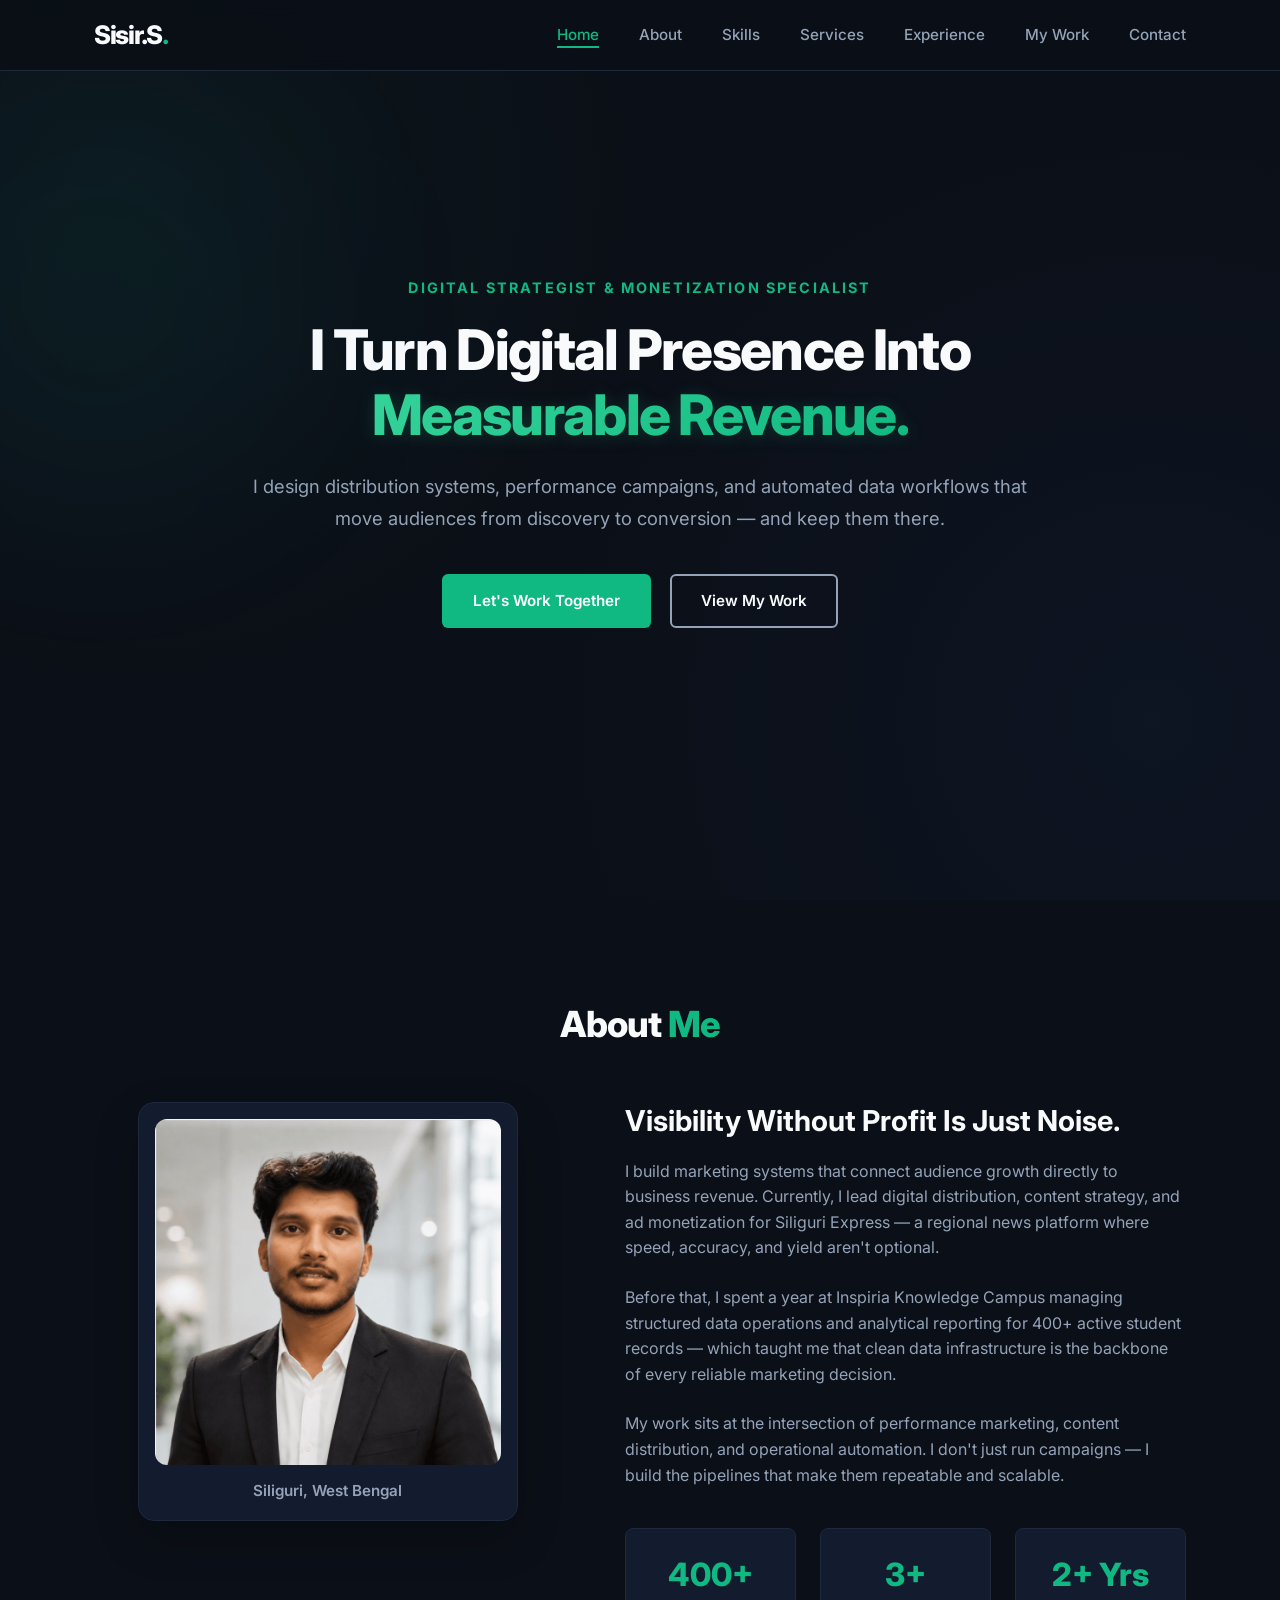
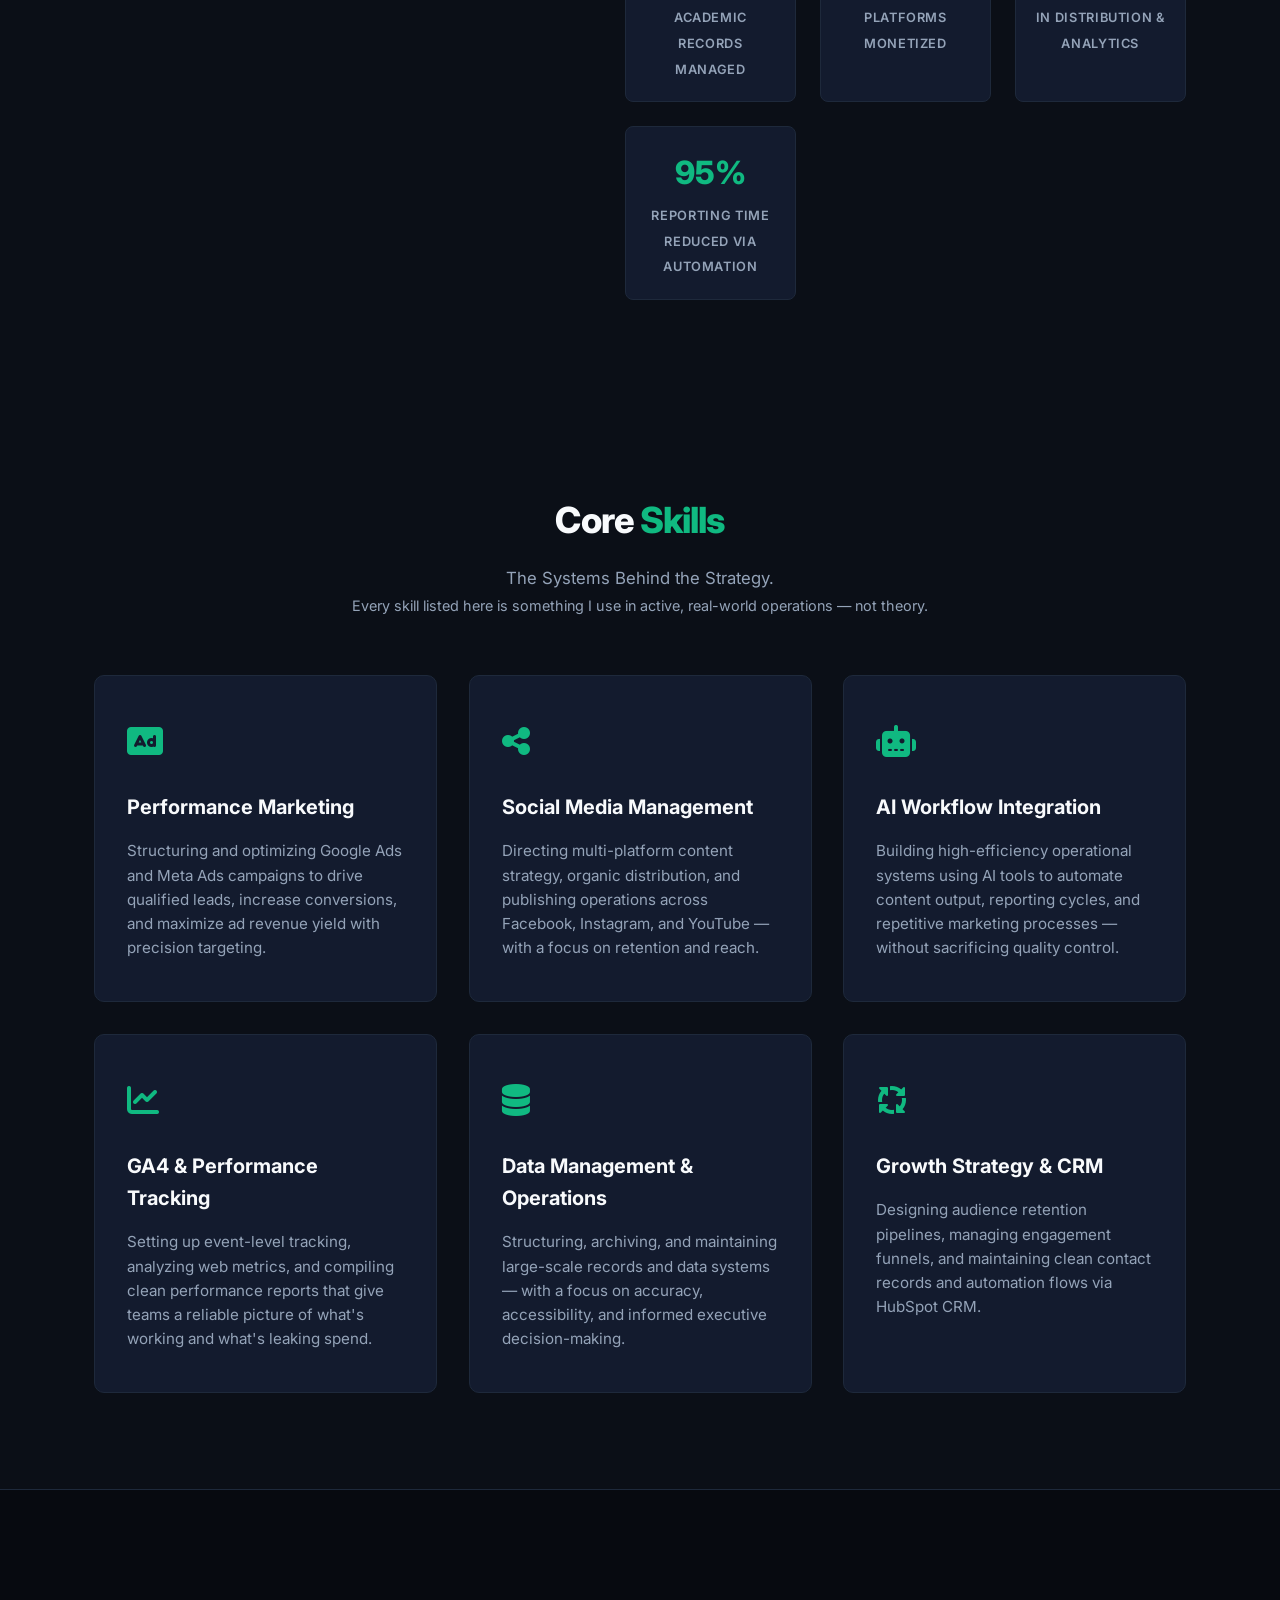
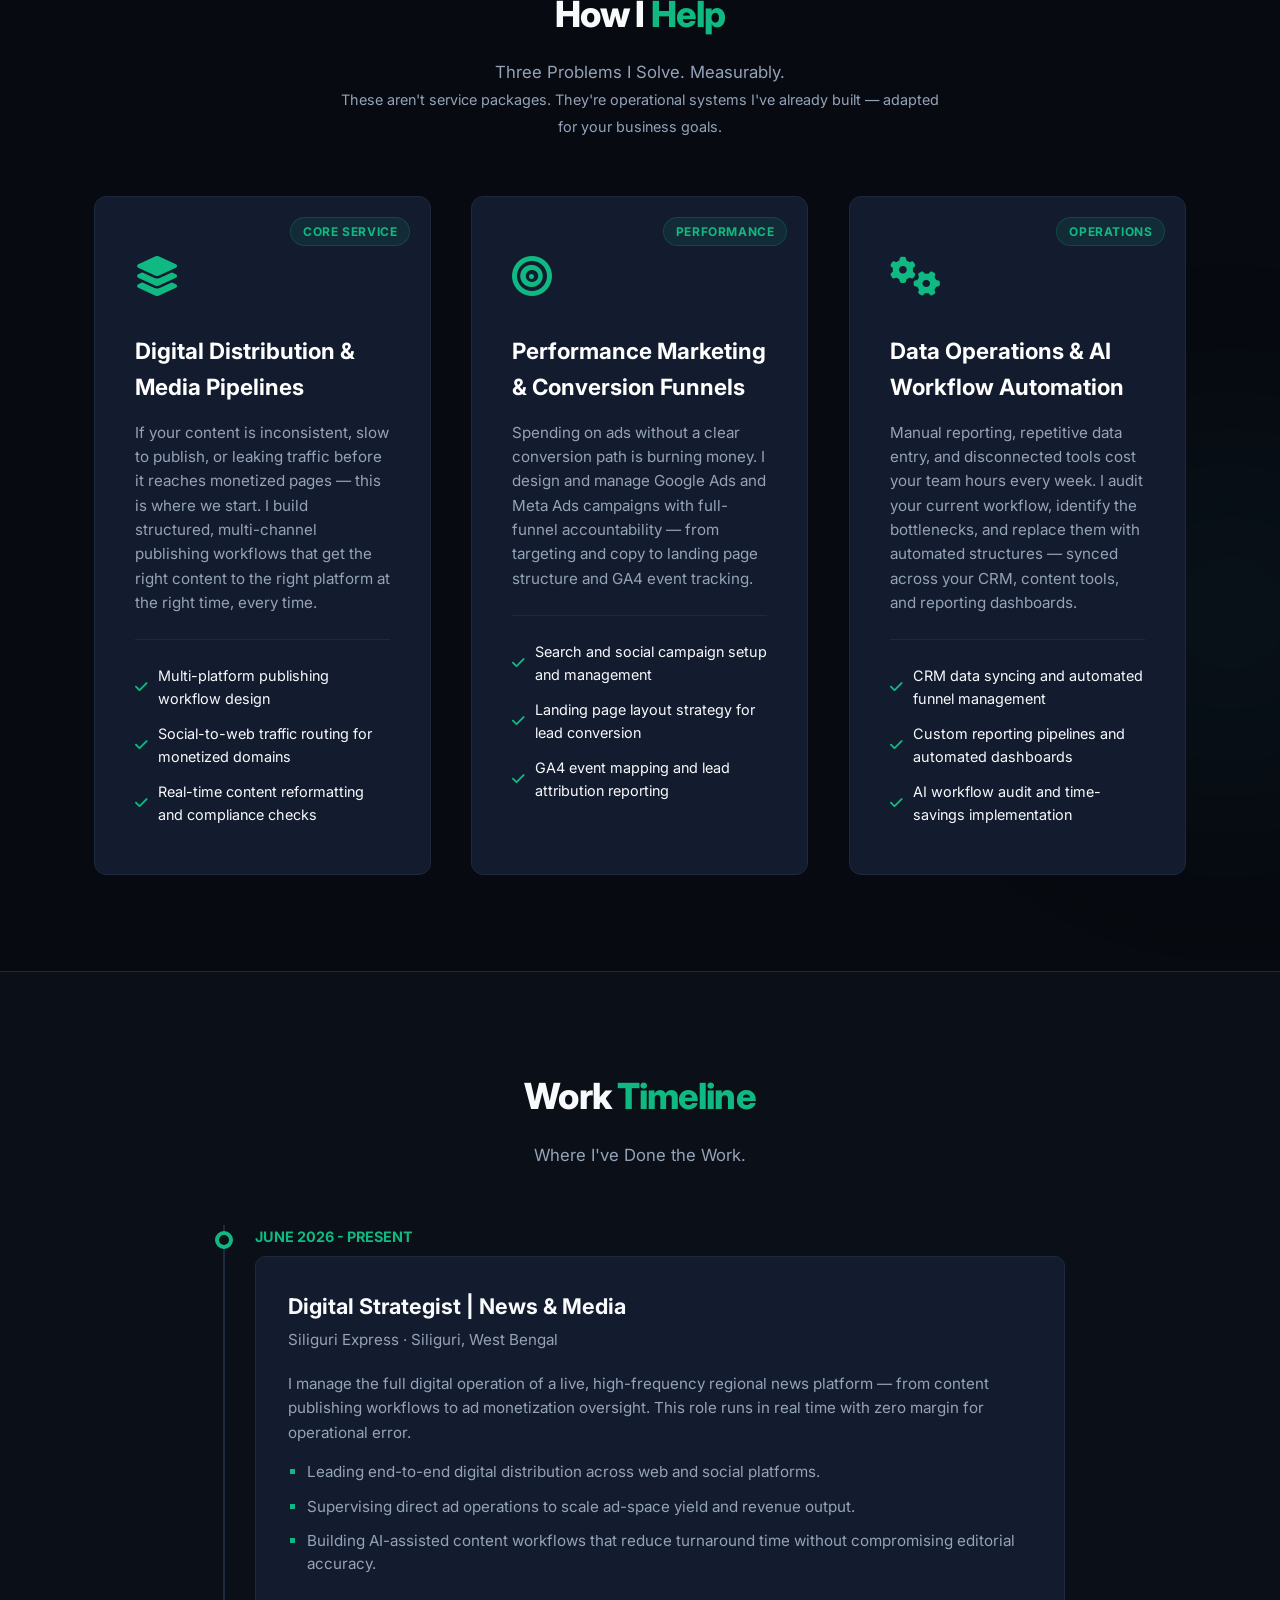
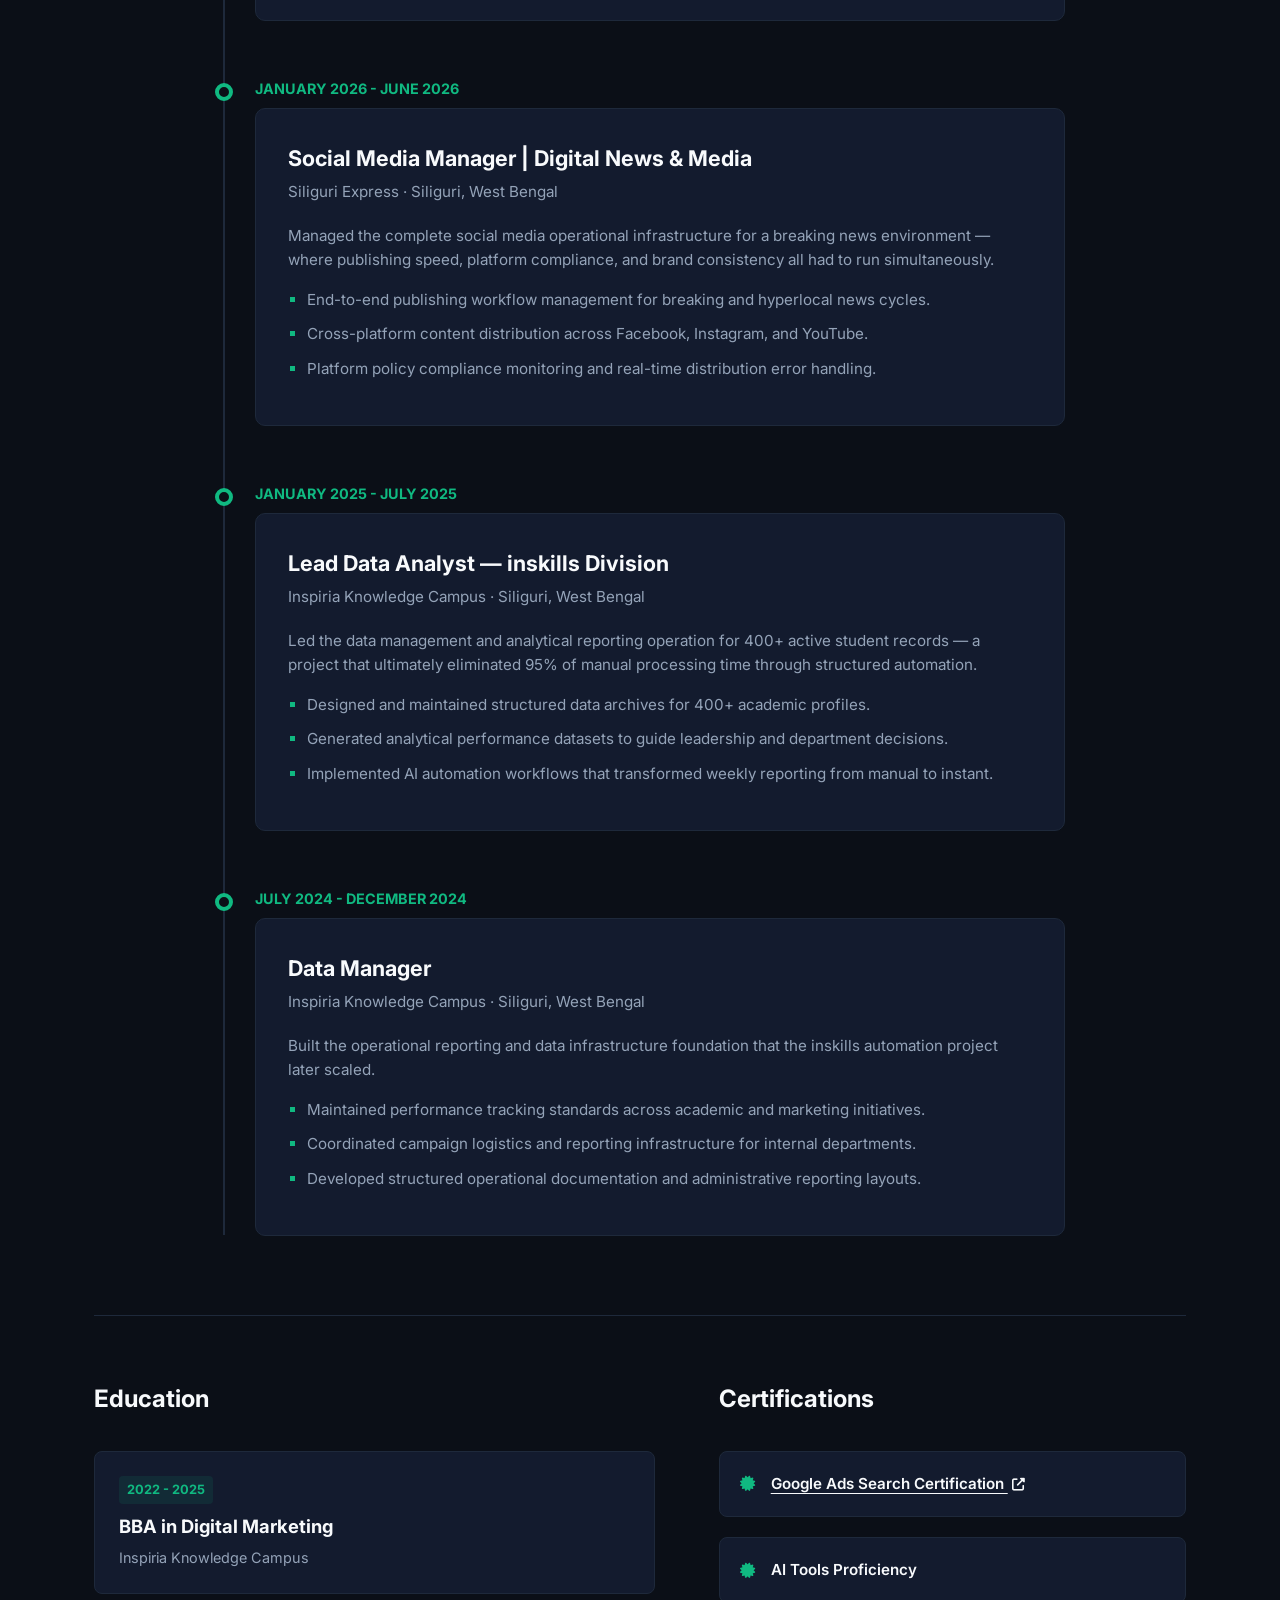
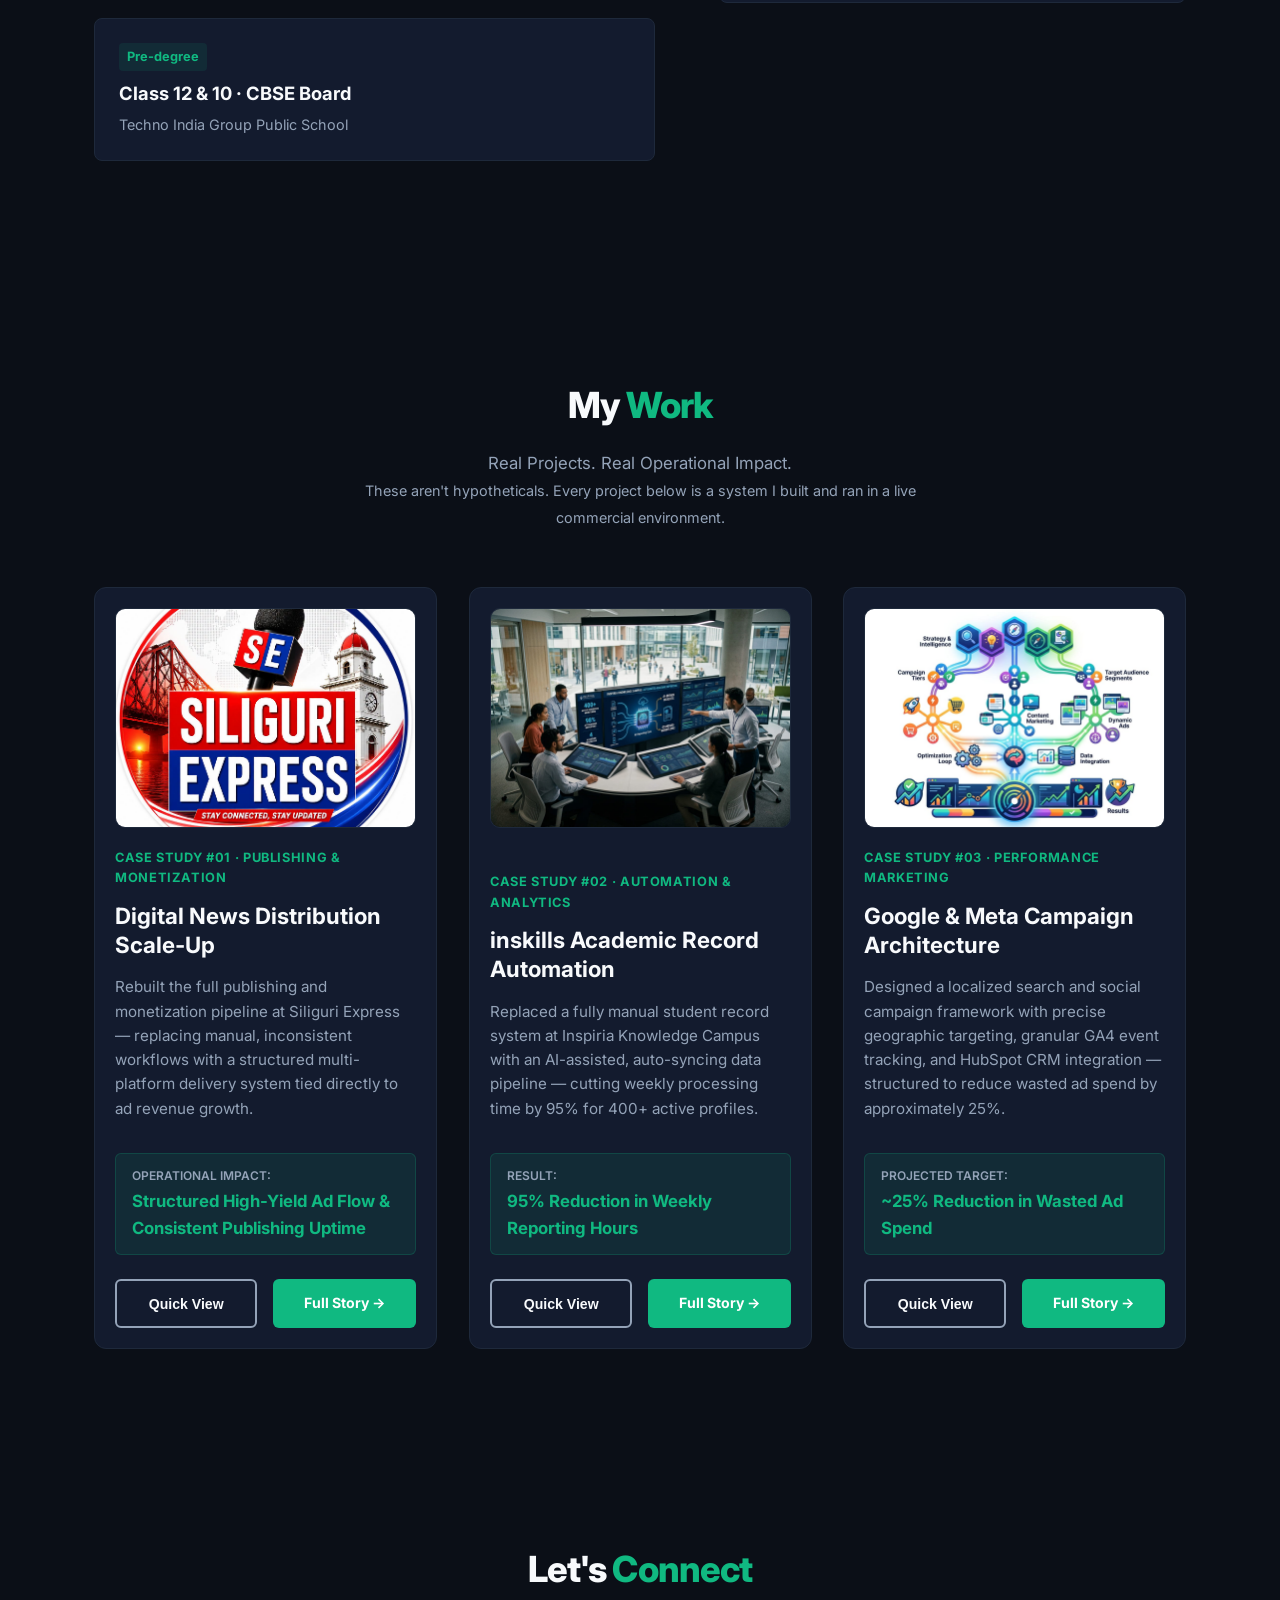
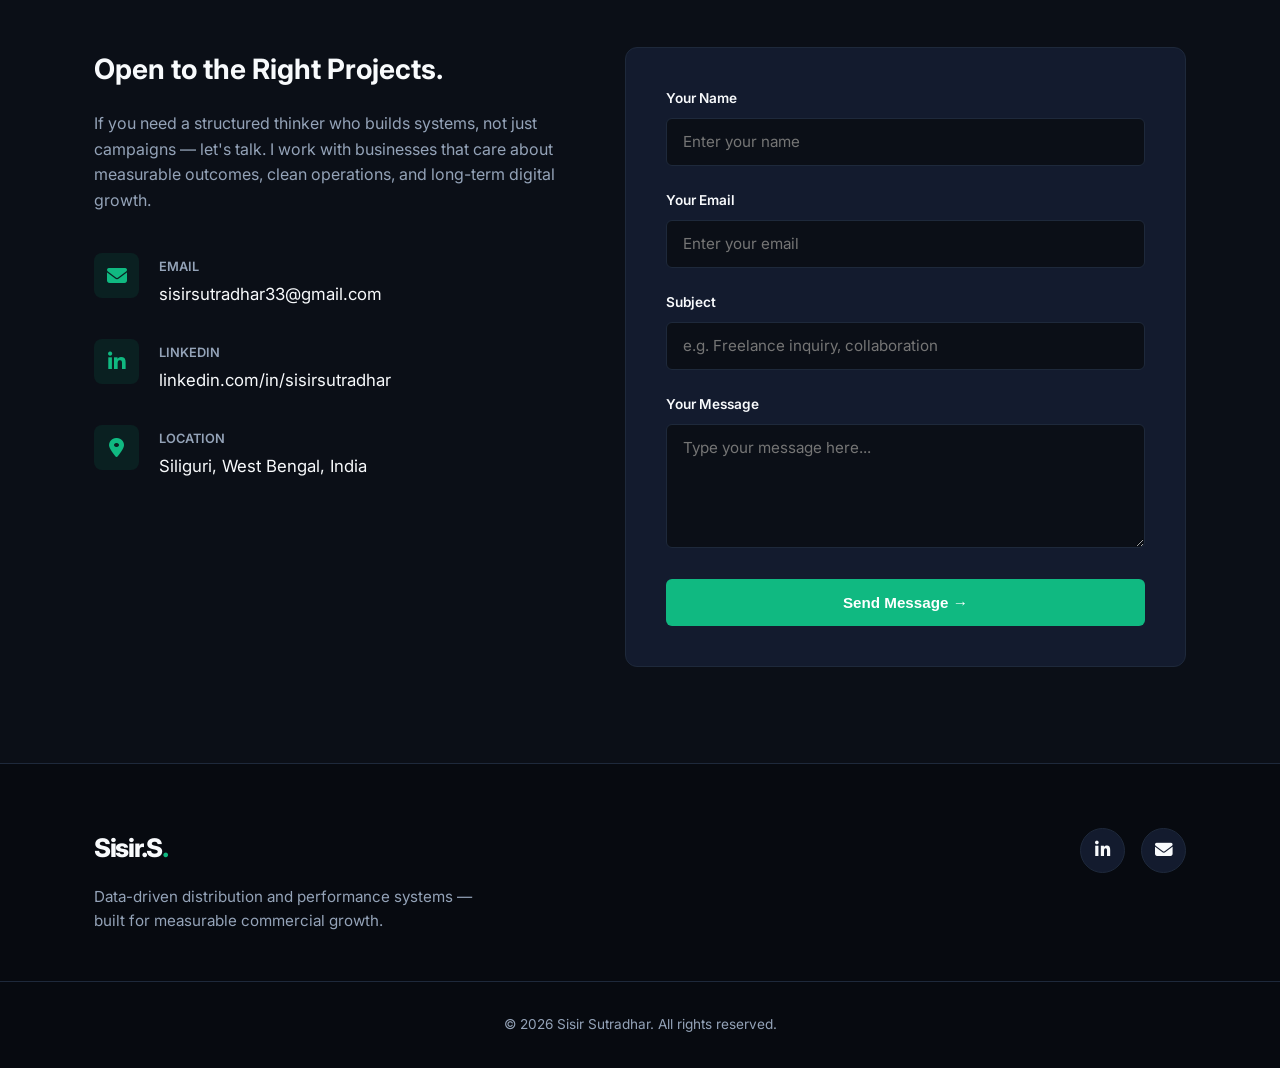
==== commit 7dcb19d8: "update: the index.html, script.js, and style.css files to improve functionality and design." ====
--- a/index.html
+++ b/index.html
@@ -10,6 +10,7 @@
     <meta property="og:description" content="I Turn Digital Presence Into Measurable Revenue.">
     <meta property="og:type" content="website">
     <meta property="og:url" content="https://project.sisirsutradhar33.workers.dev/">
+    <!-- FIXED: Absolute URL for OG image -->
     <meta property="og:image" content="https://project.sisirsutradhar33.workers.dev/assets/sexpres.jpg">
     
     <link rel="stylesheet" href="style.css">
@@ -18,7 +19,7 @@
     <link rel="preconnect" href="https://fonts.gstatic.com" crossorigin>
     <link href="https://fonts.googleapis.com/css2?family=Inter:wght@300;400;500;600;700;800&display=swap" rel="stylesheet">
 
-    <!-- Structured Data for Google Knowledge Panel -->
+    <!-- ADDED: Structured Data for Google Knowledge Panel -->
     <script type="application/ld+json">
     {
       "@context": "https://schema.org",
@@ -94,7 +95,7 @@
                     <p>My work sits at the intersection of performance marketing, content distribution, and operational automation. I don't just run campaigns — I build the pipelines that make them repeatable and scalable.</p>
                     
                     <!-- Stats Grid -->
-                    <div class="stats-grid stats-grid-auto">
+                    <div class="stats-grid" style="grid-template-columns: repeat(auto-fit, minmax(140px, 1fr));">
                         <div class="stat-card">
                             <span class="stat-number">400+</span>
                             <span class="stat-label">Academic Records Managed</span>
@@ -121,7 +122,7 @@
     <section id="skills" class="skills-section">
         <div class="container">
             <h2 class="section-title">Core <span class="text-primary">Skills</span></h2>
-            <p class="section-subtitle">The Systems Behind the Strategy.<br><span class="subtitle-small">Every skill listed here is something I use in active, real-world operations — not theory.</span></p>
+            <p class="section-subtitle">The Systems Behind the Strategy.<br><span style="font-size: 0.9rem;">Every skill listed here is something I use in active, real-world operations — not theory.</span></p>
             <div class="skills-grid">
                 <div class="skill-card reveal">
                     <div class="skill-icon"><i class="fa-solid fa-rectangle-ad"></i></div>
@@ -162,7 +163,7 @@
         <div class="glow-orb orb-2"></div>
         <div class="container">
             <h2 class="section-title">How I <span class="text-primary">Help</span></h2>
-            <p class="section-subtitle">Three Problems I Solve. Measurably.<br><span class="subtitle-small">These aren't service packages. They're operational systems I've already built — adapted for your business goals.</span></p>
+            <p class="section-subtitle">Three Problems I Solve. Measurably.<br><span style="font-size: 0.9rem;">These aren't service packages. They're operational systems I've already built — adapted for your business goals.</span></p>
             
             <div class="services-grid">
                 <div class="service-card reveal">
@@ -210,11 +211,11 @@
             <div class="timeline">
                 <div class="timeline-item reveal">
                     <div class="timeline-dot"></div>
-                    <div class="timeline-date">June 2024 - Present</div>
+                    <div class="timeline-date">June 2026 - Present</div>
                     <div class="timeline-content">
                         <h3>Digital Strategist | News & Media</h3>
                         <span class="company">Siliguri Express · Siliguri, West Bengal</span>
-                        <p class="text-muted">I manage the full digital operation of a live, high-frequency regional news platform — from content publishing workflows to ad monetization oversight. This role runs in real time with zero margin for operational error.</p>
+                        <p style="margin-bottom: 1rem; color: var(--text-secondary); font-size: 0.95rem;">I manage the full digital operation of a live, high-frequency regional news platform — from content publishing workflows to ad monetization oversight. This role runs in real time with zero margin for operational error.</p>
                         <ul class="timeline-bullets">
                             <li>Leading end-to-end digital distribution across web and social platforms.</li>
                             <li>Supervising direct ad operations to scale ad-space yield and revenue output.</li>
@@ -224,11 +225,11 @@
                 </div>
                 <div class="timeline-item reveal">
                     <div class="timeline-dot"></div>
-                    <div class="timeline-date">January 2024 - June 2024</div>
+                    <div class="timeline-date">January 2026 - June 2026</div>
                     <div class="timeline-content">
                         <h3>Social Media Manager | Digital News & Media</h3>
                         <span class="company">Siliguri Express · Siliguri, West Bengal</span>
-                        <p class="text-muted">Managed the complete social media operational infrastructure for a breaking news environment — where publishing speed, platform compliance, and brand consistency all had to run simultaneously.</p>
+                        <p style="margin-bottom: 1rem; color: var(--text-secondary); font-size: 0.95rem;">Managed the complete social media operational infrastructure for a breaking news environment — where publishing speed, platform compliance, and brand consistency all had to run simultaneously.</p>
                         <ul class="timeline-bullets">
                             <li>End-to-end publishing workflow management for breaking and hyperlocal news cycles.</li>
                             <li>Cross-platform content distribution across Facebook, Instagram, and YouTube.</li>
@@ -242,7 +243,7 @@
                     <div class="timeline-content">
                         <h3>Lead Data Analyst — inskills Division</h3>
                         <span class="company">Inspiria Knowledge Campus · Siliguri, West Bengal</span>
-                        <p class="text-muted">Led the data management and analytical reporting operation for 400+ active student records — a project that ultimately eliminated 95% of manual processing time through structured automation.</p>
+                        <p style="margin-bottom: 1rem; color: var(--text-secondary); font-size: 0.95rem;">Led the data management and analytical reporting operation for 400+ active student records — a project that ultimately eliminated 95% of manual processing time through structured automation.</p>
                         <ul class="timeline-bullets">
                             <li>Designed and maintained structured data archives for 400+ academic profiles.</li>
                             <li>Generated analytical performance datasets to guide leadership and department decisions.</li>
@@ -256,7 +257,7 @@
                     <div class="timeline-content">
                         <h3>Data Manager</h3>
                         <span class="company">Inspiria Knowledge Campus · Siliguri, West Bengal</span>
-                        <p class="text-muted">Built the operational reporting and data infrastructure foundation that the inskills automation project later scaled.</p>
+                        <p style="margin-bottom: 1rem; color: var(--text-secondary); font-size: 0.95rem;">Built the operational reporting and data infrastructure foundation that the inskills automation project later scaled.</p>
                         <ul class="timeline-bullets">
                             <li>Maintained performance tracking standards across academic and marketing initiatives.</li>
                             <li>Coordinated campaign logistics and reporting infrastructure for internal departments.</li>
@@ -283,7 +284,7 @@
                 <div class="certs-column">
                     <h3 class="sub-section-title">Certifications</h3>
                     <ul class="certs-list">
-                        <li><i class="fa-solid fa-certificate text-primary"></i> <a href="#" target="_blank" class="cert-link">Google Ads Search Certification <i class="fa-solid fa-external-link-alt" style="font-size: 0.8rem; margin-left: 4px;"></i></a></li>
+                        <li><i class="fa-solid fa-certificate text-primary"></i> <a href="#" target="_blank" style="text-decoration: underline; text-underline-offset: 4px; transition: color 0.2s;" onmouseover="this.style.color='#10b981'" onmouseout="this.style.color='inherit'">Google Ads Search Certification <i class="fa-solid fa-external-link-alt" style="font-size: 0.8rem; margin-left: 4px;"></i></a></li>
                         <li><i class="fa-solid fa-certificate text-primary"></i> AI Tools Proficiency</li>
                     </ul>
                 </div>
@@ -295,7 +296,7 @@
     <section id="portfolio" class="portfolio-section">
         <div class="container">
             <h2 class="section-title">My <span class="text-primary">Work</span></h2>
-            <p class="section-subtitle">Real Projects. Real Operational Impact.<br><span class="subtitle-small">These aren't hypotheticals. Every project below is a system I built and ran in a live commercial environment.</span></p>
+            <p class="section-subtitle">Real Projects. Real Operational Impact.<br><span style="font-size: 0.9rem;">These aren't hypotheticals. Every project below is a system I built and ran in a live commercial environment.</span></p>
             
             <div class="portfolio-grid">
                 <div class="portfolio-card reveal">
@@ -306,7 +307,7 @@
                         <span class="project-category">Case Study #01 · Publishing & Monetization</span>
                         <h3>Digital News Distribution Scale-Up</h3>
                         <p class="project-desc">Rebuilt the full publishing and monetization pipeline at Siliguri Express — replacing manual, inconsistent workflows with a structured multi-platform delivery system tied directly to ad revenue growth.</p>
-                        <div class="outcome-badge mb-1-5">
+                        <div class="outcome-badge" style="margin-bottom: 1.5rem;">
                             <span class="outcome-label">Operational Impact:</span>
                             <span class="outcome-value">Structured High-Yield Ad Flow & Consistent Publishing Uptime</span>
                         </div>
@@ -325,7 +326,7 @@
                         <span class="project-category">Case Study #02 · Automation & Analytics</span>
                         <h3>inskills Academic Record Automation</h3>
                         <p class="project-desc">Replaced a fully manual student record system at Inspiria Knowledge Campus with an AI-assisted, auto-syncing data pipeline — cutting weekly processing time by 95% for 400+ active profiles.</p>
-                        <div class="outcome-badge mb-1-5">
+                        <div class="outcome-badge" style="margin-bottom: 1.5rem;">
                             <span class="outcome-label">Result:</span>
                             <span class="outcome-value">95% Reduction in Weekly Reporting Hours</span>
                         </div>
@@ -344,7 +345,7 @@
                         <span class="project-category">Case Study #03 · Performance Marketing</span>
                         <h3>Google & Meta Campaign Architecture</h3>
                         <p class="project-desc">Designed a localized search and social campaign framework with precise geographic targeting, granular GA4 event tracking, and HubSpot CRM integration — structured to reduce wasted ad spend by approximately 25%.</p>
-                        <div class="outcome-badge mb-1-5">
+                        <div class="outcome-badge" style="margin-bottom: 1.5rem;">
                             <span class="outcome-label">Projected Target:</span>
                             <span class="outcome-value">~25% Reduction in Wasted Ad Spend</span>
                         </div>
@@ -394,7 +395,7 @@
                 <div class="contact-form-container reveal">
                     <form id="contact-form" class="contact-form" action="https://api.web3forms.com/submit" method="POST">
                         <input type="hidden" name="access_key" value="fd456ab2-9467-48f1-b31d-721f8286e921">
-                        <input type="checkbox" name="botcheck" class="hidden">
+                        <input type="checkbox" name="botcheck" class="hidden" style="display: none;">
                         <input type="hidden" name="subject" value="New Lead from Sisir Portfolio">
                         <input type="hidden" name="from_name" value="Sisir Portfolio">
 
@@ -435,7 +436,7 @@
             </div>
         </div>
         <div class="footer-bottom">
-            <p>&copy; 2024 Sisir Sutradhar. All rights reserved.</p>
+            <p>&copy; 2026 Sisir Sutradhar. All rights reserved.</p>
         </div>
     </footer>
 
@@ -544,9 +545,6 @@
         </div>
     </div>
 
-    <!-- Mobile Sticky CTA (Conversion Optimization) -->
-    <div class="mobile-sticky-cta" id="mobile-sticky-cta">
-        <a href="index.html#contact" class="btn btn-primary">Let's Work Together</a>
-    </div>
+    <script src="script.js"></script>
 </body>
 </html>
--- a/style.css
+++ b/style.css
@@ -128,10 +128,6 @@
     margin: 0 auto 3.5rem auto;
 }
 
-.subtitle-small {
-    font-size: 0.9rem;
-}
-
 /* --- Header / Navigation Bar --- */
 .header {
     position: fixed;
@@ -332,10 +328,6 @@
     grid-template-columns: repeat(3, 1fr);
     gap: 1.5rem;
     margin-top: 2.5rem;
-}
-
-.stats-grid-auto {
-    grid-template-columns: repeat(auto-fit, minmax(140px, 1fr));
 }
 
 .stat-card {
@@ -1170,7 +1162,7 @@
 }
 
 /* ================================================================= */
-/* COHESIVE STYLES */
+/* NEWLY ADDED COHESIVE STYLES (PHASE 2) */
 /* ================================================================= */
 
 /* --- Services Section Styling --- */
@@ -1259,7 +1251,7 @@
     gap: 0.6rem;
 }
 
-/* --- Project Gradient Placeholders --- */
+/* --- Project Gradient Placeholders (No Broken Image Icons) --- */
 .project-gradient {
     width: 100%;
     height: 220px;
@@ -1273,6 +1265,7 @@
     transition: var(--transition-mid);
 }
 
+/* Subtle technological dot mesh overlay inside placeholder */
 .project-gradient::before {
     content: '';
     position: absolute;
@@ -1490,7 +1483,7 @@
 }
 
 /* ================================================================= */
-/* PREMIUM DESIGN AESTHETICS & INTERACTION ADDITIONS */
+/* PREMIUM DESIGN AESTHETICS & INTERACTION ADDITIONS (PHASE 3) */
 /* ================================================================= */
 
 /* --- Scroll Progress Bar --- */
@@ -1506,14 +1499,14 @@
     box-shadow: 0 1px 10px rgba(16, 185, 129, 0.4);
 }
 
-/* --- Ambient Glowing Orbs (GPU Optimized) --- */
+/* --- Ambient Glowing Orbs --- */
 .glow-orb {
     position: absolute;
     width: 500px;
     height: 500px;
     border-radius: 50%;
-    background: radial-gradient(circle, rgba(16, 185, 129, 0.15) 0%, rgba(16, 185, 129, 0.05) 40%, transparent 70%);
-    filter: none; /* Removed expensive CSS blur for better performance */
+    background: radial-gradient(circle, rgba(16, 185, 129, 0.08) 0%, rgba(59, 130, 246, 0.03) 50%, transparent 70%);
+    filter: blur(100px);
     z-index: 0;
     pointer-events: none;
     animation: float-orb 20s infinite alternate ease-in-out;
@@ -1527,7 +1520,7 @@
 .orb-2 {
     bottom: 10%;
     right: -200px;
-    background: radial-gradient(circle, rgba(59, 130, 246, 0.15) 0%, rgba(59, 130, 246, 0.05) 40%, transparent 70%);
+    background: radial-gradient(circle, rgba(59, 130, 246, 0.08) 0%, rgba(16, 185, 129, 0.03) 50%, transparent 70%);
     animation-duration: 25s;
     animation-delay: -5s;
 }
@@ -1544,6 +1537,7 @@
     }
 }
 
+/* Ensure sections are relative so orbs don't overflow layout limits */
 .hero-section, .services-section {
     position: relative;
     overflow: hidden;
@@ -1563,6 +1557,7 @@
     transform: translateY(0);
 }
 
+/* Cascade effect for grids (delaying animations slightly) */
 .skills-grid .reveal:nth-child(2),
 .services-grid .reveal:nth-child(2),
 .portfolio-grid .reveal:nth-child(2) {
@@ -1621,7 +1616,7 @@
     filter: drop-shadow(0 2px 8px rgba(16, 185, 129, 0.2));
 }
 
-/* Modal Scrollbar Styling */
+/* Adjust modal content scrollbar */
 .modal-window::-webkit-scrollbar {
     width: 8px;
 }
@@ -1634,74 +1629,4 @@
 }
 .modal-window::-webkit-scrollbar-thumb:hover {
     background: var(--primary);
-}
-
-/* ================================================================= */
-/* GEMINI PERFORMANCE & ACCESSIBILITY UPGRADES */
-/* ================================================================= */
-
-/* 1. Accessible Focus States (Keyboard Navigation) */
-a:focus-visible,
-button:focus-visible,
-input:focus-visible,
-textarea:focus-visible {
-    outline: 2px solid var(--primary);
-    outline-offset: 3px;
-    border-radius: 4px;
-}
-
-/* 2. Utility classes to replace messy inline styles */
-.text-muted {
-    color: var(--text-secondary);
-    font-size: 0.95rem;
-    margin-bottom: 1rem;
-}
-
-.mb-1-5 {
-    margin-bottom: 1.5rem;
-}
-
-.cert-link {
-    text-decoration: underline;
-    text-underline-offset: 4px;
-    transition: color 0.2s;
-}
-
-.cert-link:hover {
-    color: var(--primary);
-}
-
-/* 3. Better Web3Forms Honeypot hiding (Anti-bot) */
-input[name="botcheck"] {
-    position: absolute;
-    left: -9999px;
-    opacity: 0;
-    pointer-events: none;
-}
-
-/* 4. Mobile Sticky CTA (Conversion Optimization) */
-.mobile-sticky-cta {
-    position: fixed;
-    bottom: 0;
-    left: 0;
-    width: 100%;
-    background-color: rgba(11, 15, 23, 0.95);
-    backdrop-filter: blur(10px);
-    border-top: 1px solid var(--border-color);
-    padding: 0.75rem 1.5rem;
-    z-index: 999;
-    display: none; /* Hidden by default, activated via JS */
-    justify-content: center;
-    transition: opacity 0.3s ease;
-}
-
-.mobile-sticky-cta .btn {
-    width: 100%;
-}
-
-@media (max-width: 768px) {
-    /* Add padding to the bottom of the body so content isn't hidden behind the CTA */
-    body {
-        padding-bottom: 70px; 
-    }
 }
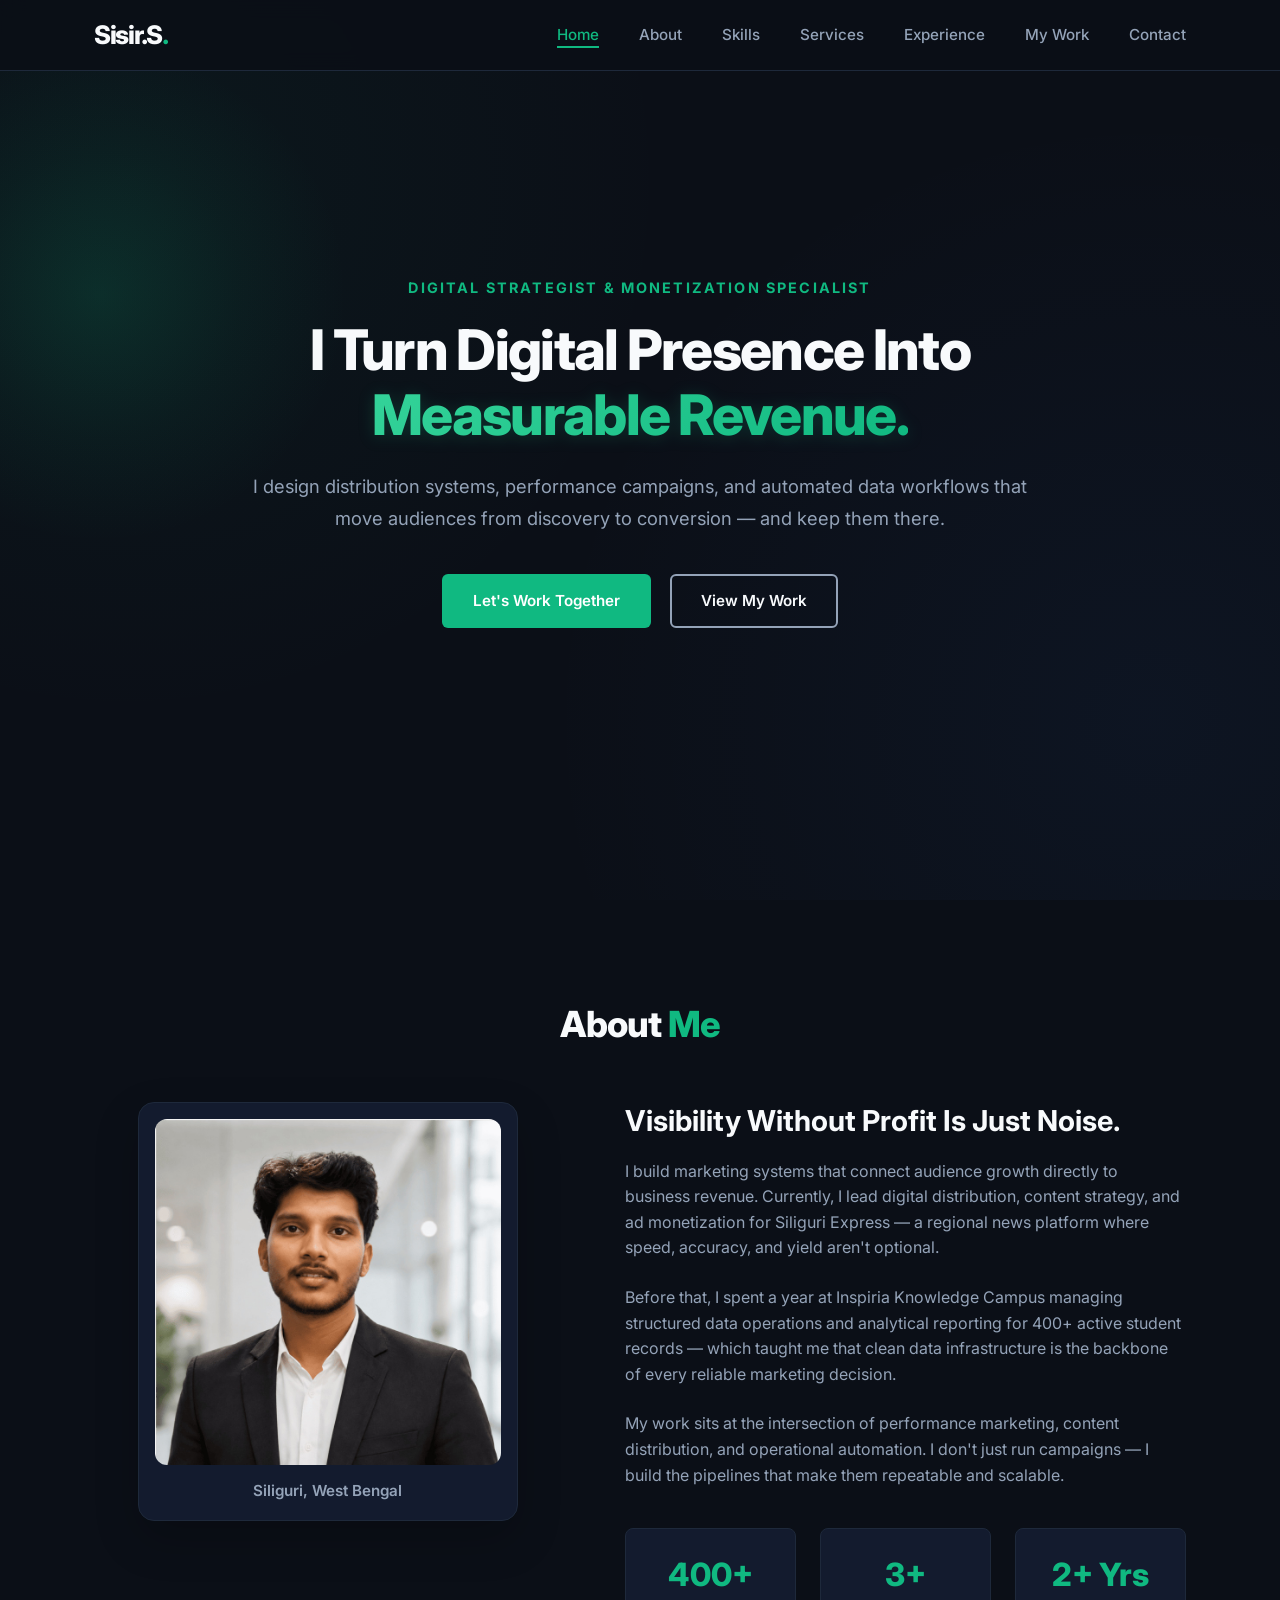
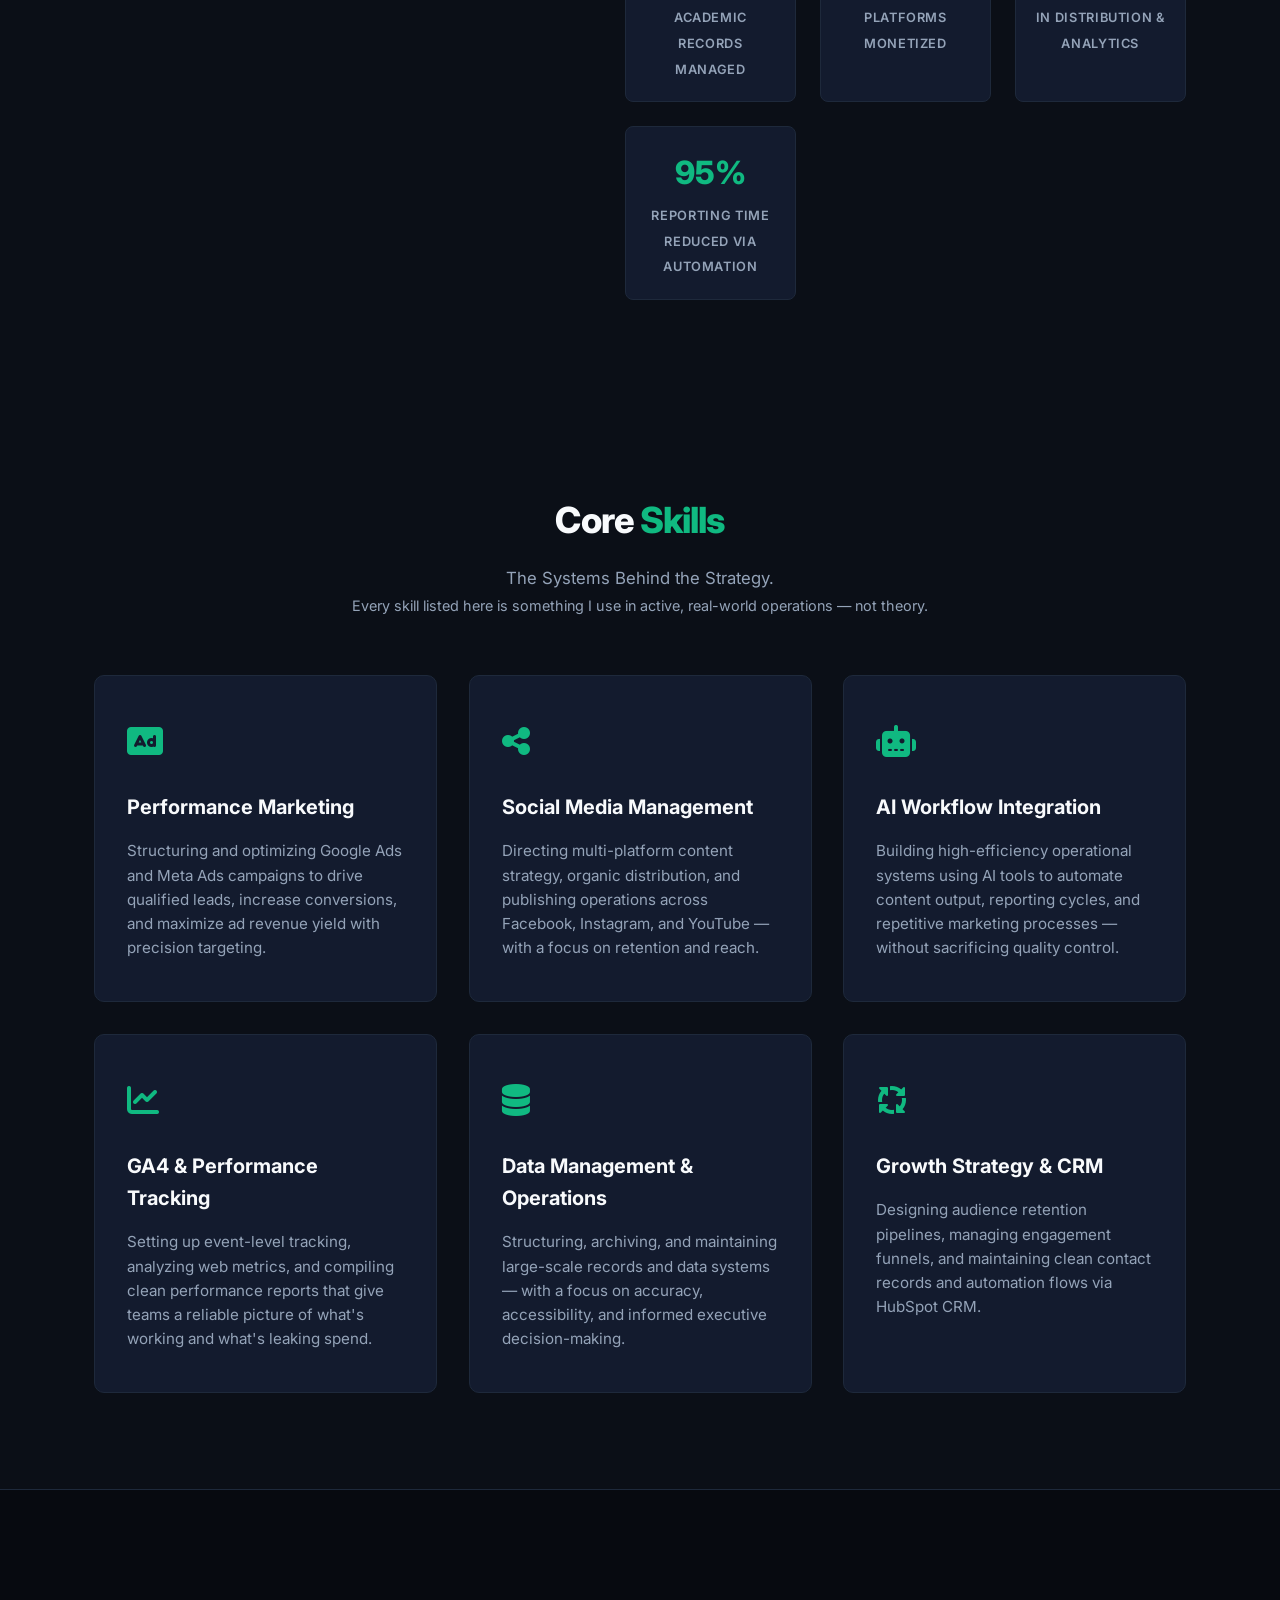
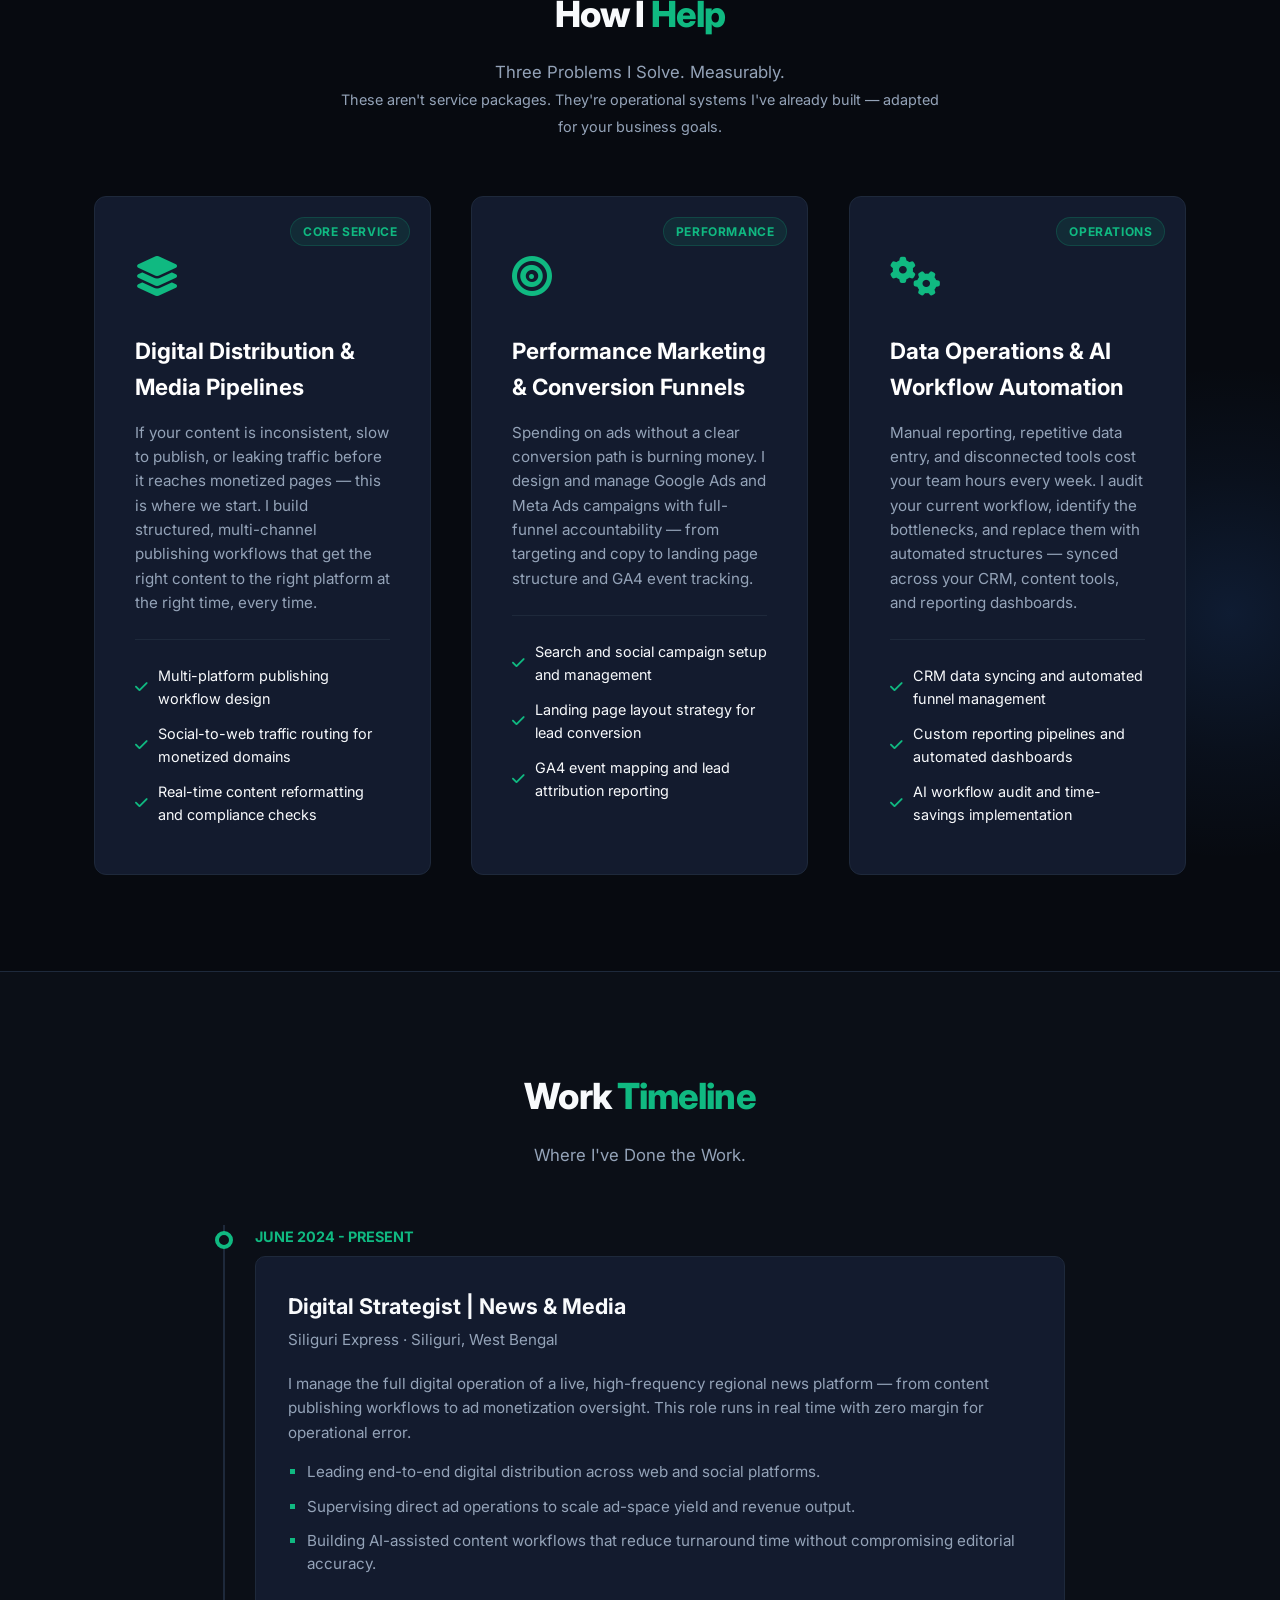
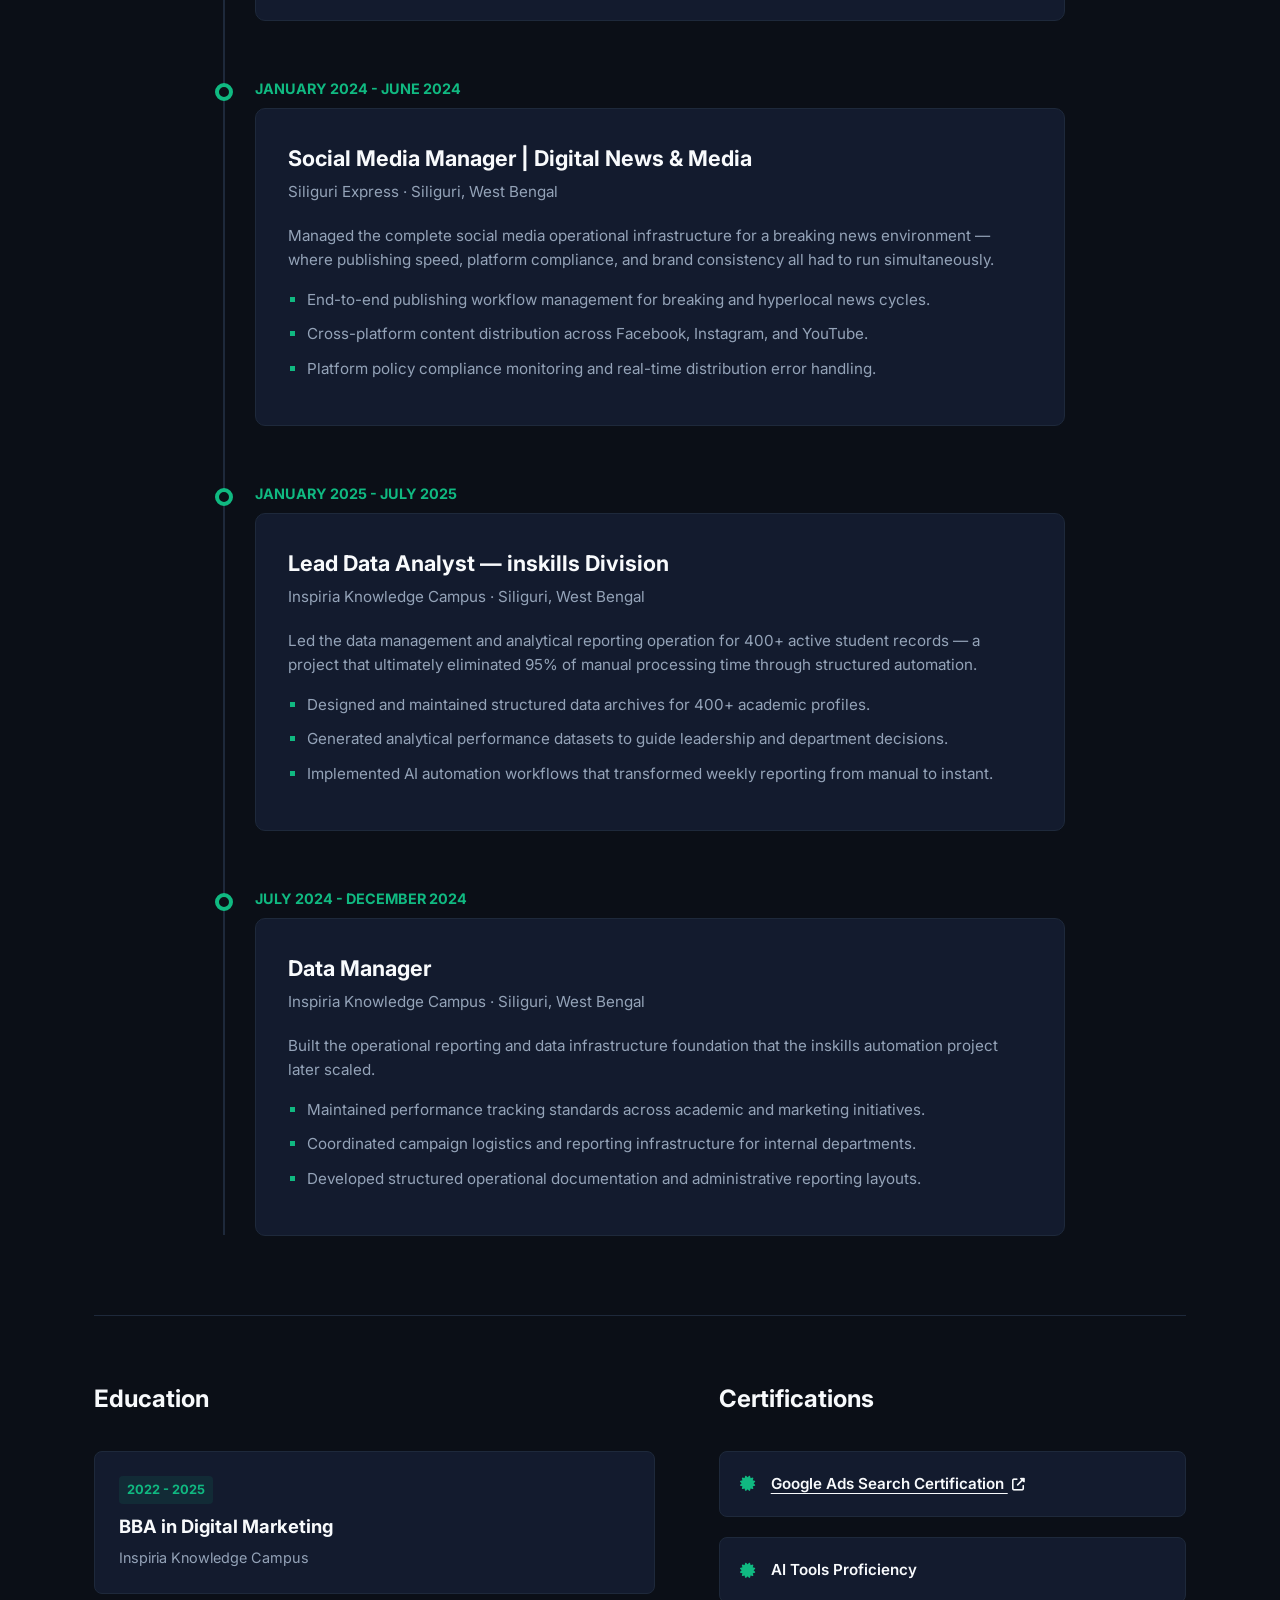
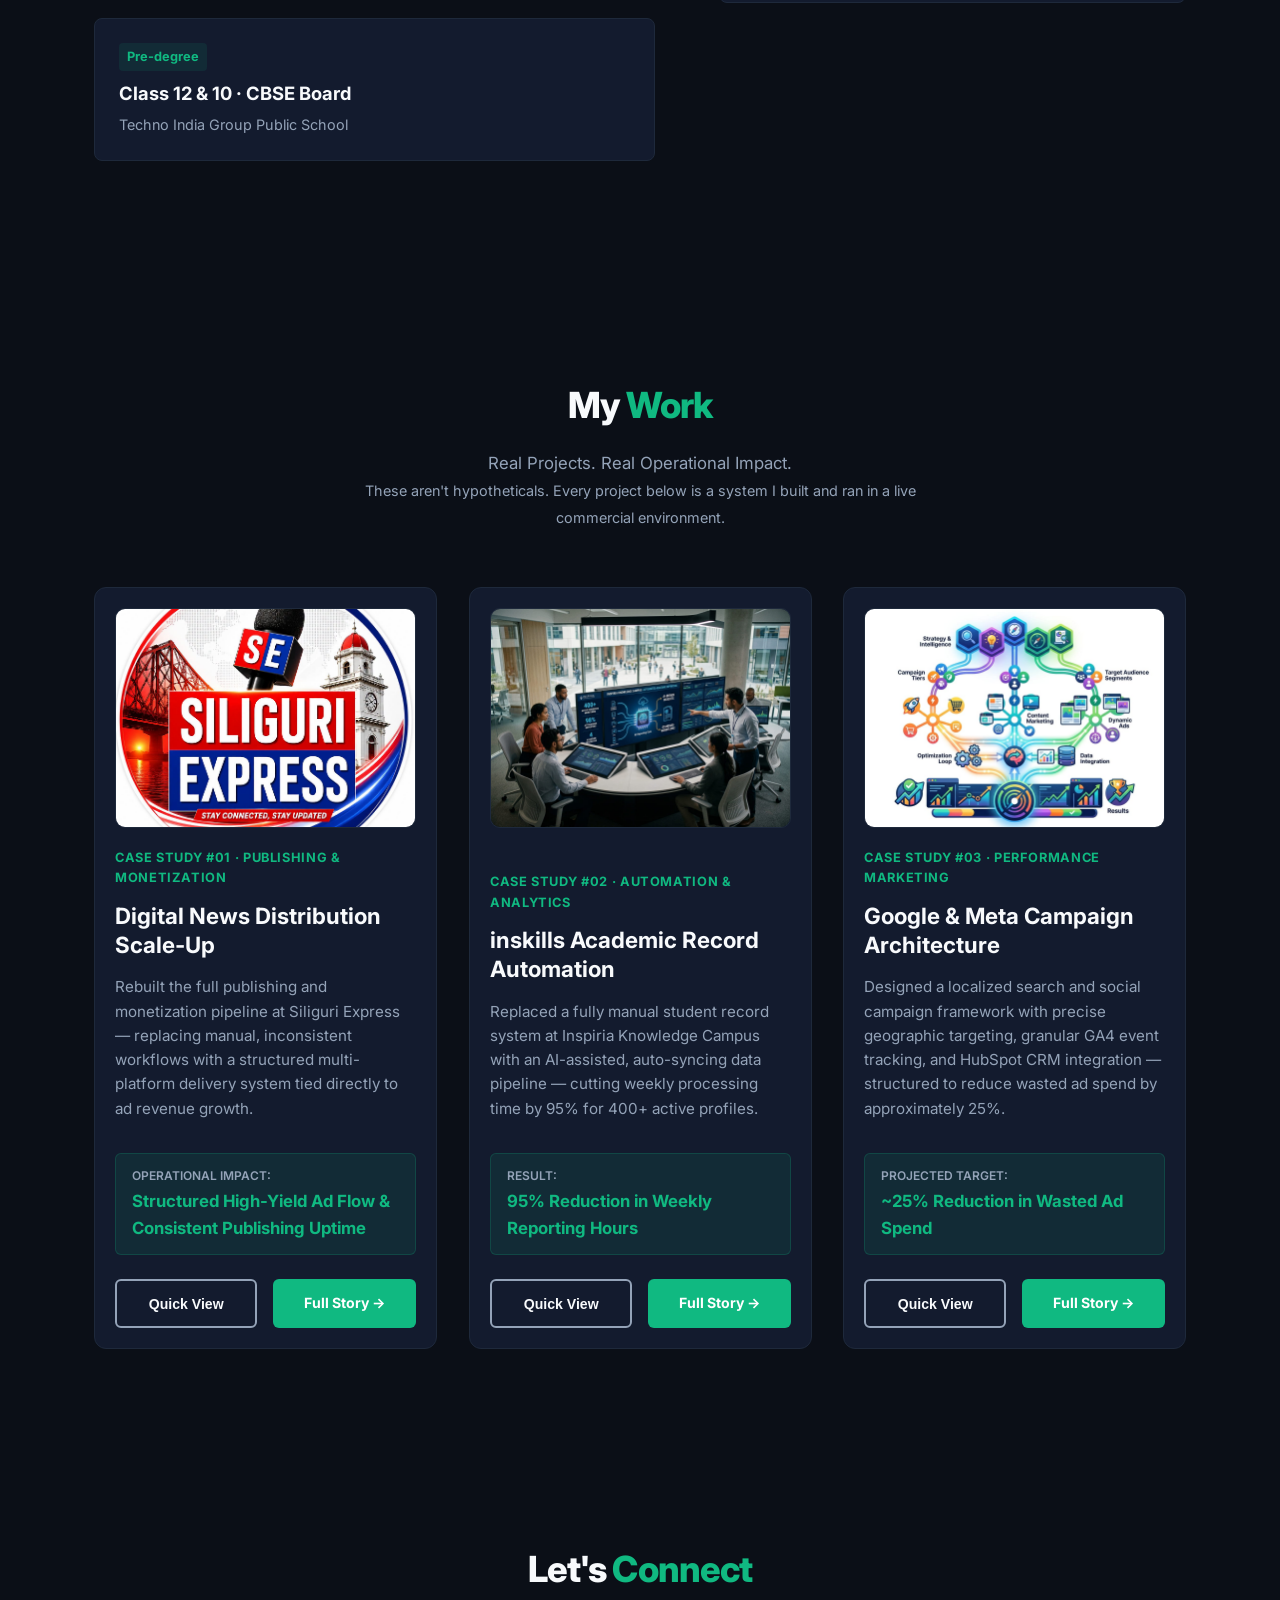
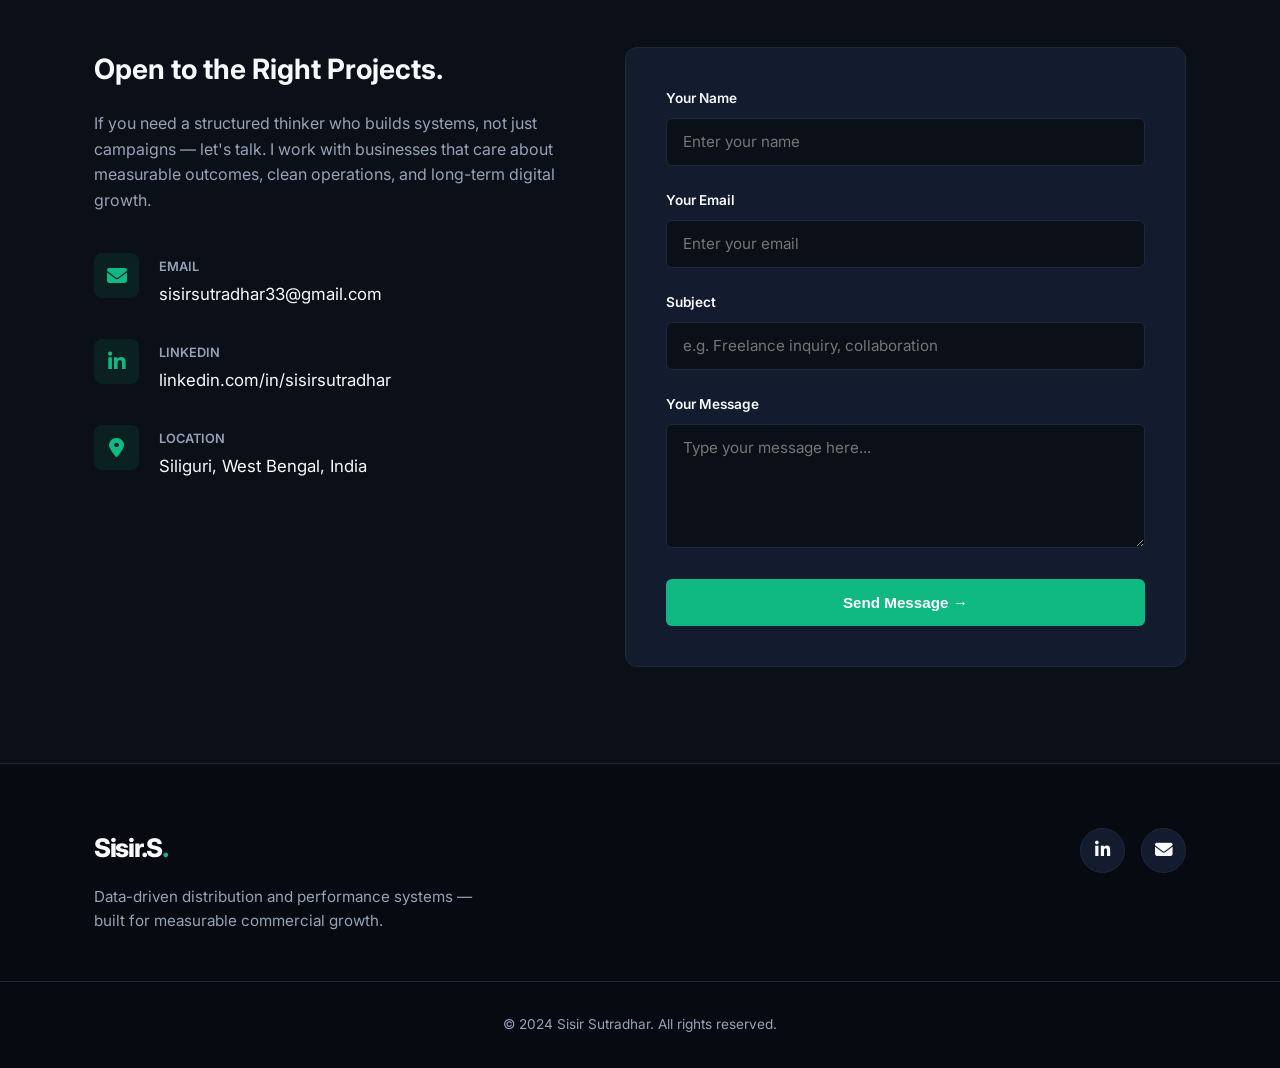
==== commit b35b00a5: "update: the index.html, script.js, and style.css files to improve functionality and design." ====
--- a/index.html
+++ b/index.html
@@ -10,7 +10,6 @@
     <meta property="og:description" content="I Turn Digital Presence Into Measurable Revenue.">
     <meta property="og:type" content="website">
     <meta property="og:url" content="https://project.sisirsutradhar33.workers.dev/">
-    <!-- FIXED: Absolute URL for OG image -->
     <meta property="og:image" content="https://project.sisirsutradhar33.workers.dev/assets/sexpres.jpg">
     
     <link rel="stylesheet" href="style.css">
@@ -19,7 +18,7 @@
     <link rel="preconnect" href="https://fonts.gstatic.com" crossorigin>
     <link href="https://fonts.googleapis.com/css2?family=Inter:wght@300;400;500;600;700;800&display=swap" rel="stylesheet">
 
-    <!-- ADDED: Structured Data for Google Knowledge Panel -->
+    <!-- Structured Data for Google Knowledge Panel -->
     <script type="application/ld+json">
     {
       "@context": "https://schema.org",
@@ -95,7 +94,7 @@
                     <p>My work sits at the intersection of performance marketing, content distribution, and operational automation. I don't just run campaigns — I build the pipelines that make them repeatable and scalable.</p>
                     
                     <!-- Stats Grid -->
-                    <div class="stats-grid" style="grid-template-columns: repeat(auto-fit, minmax(140px, 1fr));">
+                    <div class="stats-grid stats-grid-auto">
                         <div class="stat-card">
                             <span class="stat-number">400+</span>
                             <span class="stat-label">Academic Records Managed</span>
@@ -122,7 +121,7 @@
     <section id="skills" class="skills-section">
         <div class="container">
             <h2 class="section-title">Core <span class="text-primary">Skills</span></h2>
-            <p class="section-subtitle">The Systems Behind the Strategy.<br><span style="font-size: 0.9rem;">Every skill listed here is something I use in active, real-world operations — not theory.</span></p>
+            <p class="section-subtitle">The Systems Behind the Strategy.<br><span class="subtitle-small">Every skill listed here is something I use in active, real-world operations — not theory.</span></p>
             <div class="skills-grid">
                 <div class="skill-card reveal">
                     <div class="skill-icon"><i class="fa-solid fa-rectangle-ad"></i></div>
@@ -163,7 +162,7 @@
         <div class="glow-orb orb-2"></div>
         <div class="container">
             <h2 class="section-title">How I <span class="text-primary">Help</span></h2>
-            <p class="section-subtitle">Three Problems I Solve. Measurably.<br><span style="font-size: 0.9rem;">These aren't service packages. They're operational systems I've already built — adapted for your business goals.</span></p>
+            <p class="section-subtitle">Three Problems I Solve. Measurably.<br><span class="subtitle-small">These aren't service packages. They're operational systems I've already built — adapted for your business goals.</span></p>
             
             <div class="services-grid">
                 <div class="service-card reveal">
@@ -211,11 +210,11 @@
             <div class="timeline">
                 <div class="timeline-item reveal">
                     <div class="timeline-dot"></div>
-                    <div class="timeline-date">June 2026 - Present</div>
+                    <div class="timeline-date">June 2024 - Present</div>
                     <div class="timeline-content">
                         <h3>Digital Strategist | News & Media</h3>
                         <span class="company">Siliguri Express · Siliguri, West Bengal</span>
-                        <p style="margin-bottom: 1rem; color: var(--text-secondary); font-size: 0.95rem;">I manage the full digital operation of a live, high-frequency regional news platform — from content publishing workflows to ad monetization oversight. This role runs in real time with zero margin for operational error.</p>
+                        <p class="text-muted">I manage the full digital operation of a live, high-frequency regional news platform — from content publishing workflows to ad monetization oversight. This role runs in real time with zero margin for operational error.</p>
                         <ul class="timeline-bullets">
                             <li>Leading end-to-end digital distribution across web and social platforms.</li>
                             <li>Supervising direct ad operations to scale ad-space yield and revenue output.</li>
@@ -225,11 +224,11 @@
                 </div>
                 <div class="timeline-item reveal">
                     <div class="timeline-dot"></div>
-                    <div class="timeline-date">January 2026 - June 2026</div>
+                    <div class="timeline-date">January 2024 - June 2024</div>
                     <div class="timeline-content">
                         <h3>Social Media Manager | Digital News & Media</h3>
                         <span class="company">Siliguri Express · Siliguri, West Bengal</span>
-                        <p style="margin-bottom: 1rem; color: var(--text-secondary); font-size: 0.95rem;">Managed the complete social media operational infrastructure for a breaking news environment — where publishing speed, platform compliance, and brand consistency all had to run simultaneously.</p>
+                        <p class="text-muted">Managed the complete social media operational infrastructure for a breaking news environment — where publishing speed, platform compliance, and brand consistency all had to run simultaneously.</p>
                         <ul class="timeline-bullets">
                             <li>End-to-end publishing workflow management for breaking and hyperlocal news cycles.</li>
                             <li>Cross-platform content distribution across Facebook, Instagram, and YouTube.</li>
@@ -243,7 +242,7 @@
                     <div class="timeline-content">
                         <h3>Lead Data Analyst — inskills Division</h3>
                         <span class="company">Inspiria Knowledge Campus · Siliguri, West Bengal</span>
-                        <p style="margin-bottom: 1rem; color: var(--text-secondary); font-size: 0.95rem;">Led the data management and analytical reporting operation for 400+ active student records — a project that ultimately eliminated 95% of manual processing time through structured automation.</p>
+                        <p class="text-muted">Led the data management and analytical reporting operation for 400+ active student records — a project that ultimately eliminated 95% of manual processing time through structured automation.</p>
                         <ul class="timeline-bullets">
                             <li>Designed and maintained structured data archives for 400+ academic profiles.</li>
                             <li>Generated analytical performance datasets to guide leadership and department decisions.</li>
@@ -257,7 +256,7 @@
                     <div class="timeline-content">
                         <h3>Data Manager</h3>
                         <span class="company">Inspiria Knowledge Campus · Siliguri, West Bengal</span>
-                        <p style="margin-bottom: 1rem; color: var(--text-secondary); font-size: 0.95rem;">Built the operational reporting and data infrastructure foundation that the inskills automation project later scaled.</p>
+                        <p class="text-muted">Built the operational reporting and data infrastructure foundation that the inskills automation project later scaled.</p>
                         <ul class="timeline-bullets">
                             <li>Maintained performance tracking standards across academic and marketing initiatives.</li>
                             <li>Coordinated campaign logistics and reporting infrastructure for internal departments.</li>
@@ -284,7 +283,7 @@
                 <div class="certs-column">
                     <h3 class="sub-section-title">Certifications</h3>
                     <ul class="certs-list">
-                        <li><i class="fa-solid fa-certificate text-primary"></i> <a href="#" target="_blank" style="text-decoration: underline; text-underline-offset: 4px; transition: color 0.2s;" onmouseover="this.style.color='#10b981'" onmouseout="this.style.color='inherit'">Google Ads Search Certification <i class="fa-solid fa-external-link-alt" style="font-size: 0.8rem; margin-left: 4px;"></i></a></li>
+                        <li><i class="fa-solid fa-certificate text-primary"></i> <a href="#" target="_blank" class="cert-link">Google Ads Search Certification <i class="fa-solid fa-external-link-alt" style="font-size: 0.8rem; margin-left: 4px;"></i></a></li>
                         <li><i class="fa-solid fa-certificate text-primary"></i> AI Tools Proficiency</li>
                     </ul>
                 </div>
@@ -296,7 +295,7 @@
     <section id="portfolio" class="portfolio-section">
         <div class="container">
             <h2 class="section-title">My <span class="text-primary">Work</span></h2>
-            <p class="section-subtitle">Real Projects. Real Operational Impact.<br><span style="font-size: 0.9rem;">These aren't hypotheticals. Every project below is a system I built and ran in a live commercial environment.</span></p>
+            <p class="section-subtitle">Real Projects. Real Operational Impact.<br><span class="subtitle-small">These aren't hypotheticals. Every project below is a system I built and ran in a live commercial environment.</span></p>
             
             <div class="portfolio-grid">
                 <div class="portfolio-card reveal">
@@ -307,7 +306,7 @@
                         <span class="project-category">Case Study #01 · Publishing & Monetization</span>
                         <h3>Digital News Distribution Scale-Up</h3>
                         <p class="project-desc">Rebuilt the full publishing and monetization pipeline at Siliguri Express — replacing manual, inconsistent workflows with a structured multi-platform delivery system tied directly to ad revenue growth.</p>
-                        <div class="outcome-badge" style="margin-bottom: 1.5rem;">
+                        <div class="outcome-badge mb-1-5">
                             <span class="outcome-label">Operational Impact:</span>
                             <span class="outcome-value">Structured High-Yield Ad Flow & Consistent Publishing Uptime</span>
                         </div>
@@ -326,7 +325,7 @@
                         <span class="project-category">Case Study #02 · Automation & Analytics</span>
                         <h3>inskills Academic Record Automation</h3>
                         <p class="project-desc">Replaced a fully manual student record system at Inspiria Knowledge Campus with an AI-assisted, auto-syncing data pipeline — cutting weekly processing time by 95% for 400+ active profiles.</p>
-                        <div class="outcome-badge" style="margin-bottom: 1.5rem;">
+                        <div class="outcome-badge mb-1-5">
                             <span class="outcome-label">Result:</span>
                             <span class="outcome-value">95% Reduction in Weekly Reporting Hours</span>
                         </div>
@@ -345,7 +344,7 @@
                         <span class="project-category">Case Study #03 · Performance Marketing</span>
                         <h3>Google & Meta Campaign Architecture</h3>
                         <p class="project-desc">Designed a localized search and social campaign framework with precise geographic targeting, granular GA4 event tracking, and HubSpot CRM integration — structured to reduce wasted ad spend by approximately 25%.</p>
-                        <div class="outcome-badge" style="margin-bottom: 1.5rem;">
+                        <div class="outcome-badge mb-1-5">
                             <span class="outcome-label">Projected Target:</span>
                             <span class="outcome-value">~25% Reduction in Wasted Ad Spend</span>
                         </div>
@@ -395,7 +394,7 @@
                 <div class="contact-form-container reveal">
                     <form id="contact-form" class="contact-form" action="https://api.web3forms.com/submit" method="POST">
                         <input type="hidden" name="access_key" value="fd456ab2-9467-48f1-b31d-721f8286e921">
-                        <input type="checkbox" name="botcheck" class="hidden" style="display: none;">
+                        <input type="checkbox" name="botcheck" class="hidden">
                         <input type="hidden" name="subject" value="New Lead from Sisir Portfolio">
                         <input type="hidden" name="from_name" value="Sisir Portfolio">
 
@@ -436,7 +435,7 @@
             </div>
         </div>
         <div class="footer-bottom">
-            <p>&copy; 2026 Sisir Sutradhar. All rights reserved.</p>
+            <p>&copy; 2024 Sisir Sutradhar. All rights reserved.</p>
         </div>
     </footer>
 
@@ -545,6 +544,11 @@
         </div>
     </div>
 
+    <!-- Mobile Sticky CTA (Conversion Optimization) -->
+    <div class="mobile-sticky-cta" id="mobile-sticky-cta">
+        <a href="index.html#contact" class="btn btn-primary">Let's Work Together</a>
+    </div>
+
     <script src="script.js"></script>
 </body>
 </html>
--- a/style.css
+++ b/style.css
@@ -128,6 +128,10 @@
     margin: 0 auto 3.5rem auto;
 }
 
+.subtitle-small {
+    font-size: 0.9rem;
+}
+
 /* --- Header / Navigation Bar --- */
 .header {
     position: fixed;
@@ -328,6 +332,10 @@
     grid-template-columns: repeat(3, 1fr);
     gap: 1.5rem;
     margin-top: 2.5rem;
+}
+
+.stats-grid-auto {
+    grid-template-columns: repeat(auto-fit, minmax(140px, 1fr));
 }
 
 .stat-card {
@@ -1162,7 +1170,7 @@
 }
 
 /* ================================================================= */
-/* NEWLY ADDED COHESIVE STYLES (PHASE 2) */
+/* COHESIVE STYLES */
 /* ================================================================= */
 
 /* --- Services Section Styling --- */
@@ -1251,7 +1259,7 @@
     gap: 0.6rem;
 }
 
-/* --- Project Gradient Placeholders (No Broken Image Icons) --- */
+/* --- Project Gradient Placeholders --- */
 .project-gradient {
     width: 100%;
     height: 220px;
@@ -1265,7 +1273,6 @@
     transition: var(--transition-mid);
 }
 
-/* Subtle technological dot mesh overlay inside placeholder */
 .project-gradient::before {
     content: '';
     position: absolute;
@@ -1483,7 +1490,7 @@
 }
 
 /* ================================================================= */
-/* PREMIUM DESIGN AESTHETICS & INTERACTION ADDITIONS (PHASE 3) */
+/* PREMIUM DESIGN AESTHETICS & INTERACTION ADDITIONS */
 /* ================================================================= */
 
 /* --- Scroll Progress Bar --- */
@@ -1499,14 +1506,14 @@
     box-shadow: 0 1px 10px rgba(16, 185, 129, 0.4);
 }
 
-/* --- Ambient Glowing Orbs --- */
+/* --- Ambient Glowing Orbs (GPU Optimized) --- */
 .glow-orb {
     position: absolute;
     width: 500px;
     height: 500px;
     border-radius: 50%;
-    background: radial-gradient(circle, rgba(16, 185, 129, 0.08) 0%, rgba(59, 130, 246, 0.03) 50%, transparent 70%);
-    filter: blur(100px);
+    background: radial-gradient(circle, rgba(16, 185, 129, 0.15) 0%, rgba(16, 185, 129, 0.05) 40%, transparent 70%);
+    filter: none; /* Removed expensive CSS blur for better performance */
     z-index: 0;
     pointer-events: none;
     animation: float-orb 20s infinite alternate ease-in-out;
@@ -1520,7 +1527,7 @@
 .orb-2 {
     bottom: 10%;
     right: -200px;
-    background: radial-gradient(circle, rgba(59, 130, 246, 0.08) 0%, rgba(16, 185, 129, 0.03) 50%, transparent 70%);
+    background: radial-gradient(circle, rgba(59, 130, 246, 0.15) 0%, rgba(59, 130, 246, 0.05) 40%, transparent 70%);
     animation-duration: 25s;
     animation-delay: -5s;
 }
@@ -1537,7 +1544,6 @@
     }
 }
 
-/* Ensure sections are relative so orbs don't overflow layout limits */
 .hero-section, .services-section {
     position: relative;
     overflow: hidden;
@@ -1557,7 +1563,6 @@
     transform: translateY(0);
 }
 
-/* Cascade effect for grids (delaying animations slightly) */
 .skills-grid .reveal:nth-child(2),
 .services-grid .reveal:nth-child(2),
 .portfolio-grid .reveal:nth-child(2) {
@@ -1616,7 +1621,7 @@
     filter: drop-shadow(0 2px 8px rgba(16, 185, 129, 0.2));
 }
 
-/* Adjust modal content scrollbar */
+/* Modal Scrollbar Styling */
 .modal-window::-webkit-scrollbar {
     width: 8px;
 }
@@ -1629,4 +1634,74 @@
 }
 .modal-window::-webkit-scrollbar-thumb:hover {
     background: var(--primary);
+}
+
+/* ================================================================= */
+/* GEMINI PERFORMANCE & ACCESSIBILITY UPGRADES */
+/* ================================================================= */
+
+/* 1. Accessible Focus States (Keyboard Navigation) */
+a:focus-visible,
+button:focus-visible,
+input:focus-visible,
+textarea:focus-visible {
+    outline: 2px solid var(--primary);
+    outline-offset: 3px;
+    border-radius: 4px;
+}
+
+/* 2. Utility classes to replace messy inline styles */
+.text-muted {
+    color: var(--text-secondary);
+    font-size: 0.95rem;
+    margin-bottom: 1rem;
+}
+
+.mb-1-5 {
+    margin-bottom: 1.5rem;
+}
+
+.cert-link {
+    text-decoration: underline;
+    text-underline-offset: 4px;
+    transition: color 0.2s;
+}
+
+.cert-link:hover {
+    color: var(--primary);
+}
+
+/* 3. Better Web3Forms Honeypot hiding (Anti-bot) */
+input[name="botcheck"] {
+    position: absolute;
+    left: -9999px;
+    opacity: 0;
+    pointer-events: none;
+}
+
+/* 4. Mobile Sticky CTA (Conversion Optimization) */
+.mobile-sticky-cta {
+    position: fixed;
+    bottom: 0;
+    left: 0;
+    width: 100%;
+    background-color: rgba(11, 15, 23, 0.95);
+    backdrop-filter: blur(10px);
+    border-top: 1px solid var(--border-color);
+    padding: 0.75rem 1.5rem;
+    z-index: 999;
+    display: none; /* Hidden by default, activated via JS */
+    justify-content: center;
+    transition: opacity 0.3s ease;
+}
+
+.mobile-sticky-cta .btn {
+    width: 100%;
+}
+
+@media (max-width: 768px) {
+    /* Add padding to the bottom of the body so content isn't hidden behind the CTA */
+    body {
+        padding-bottom: 70px; 
+    }
 }
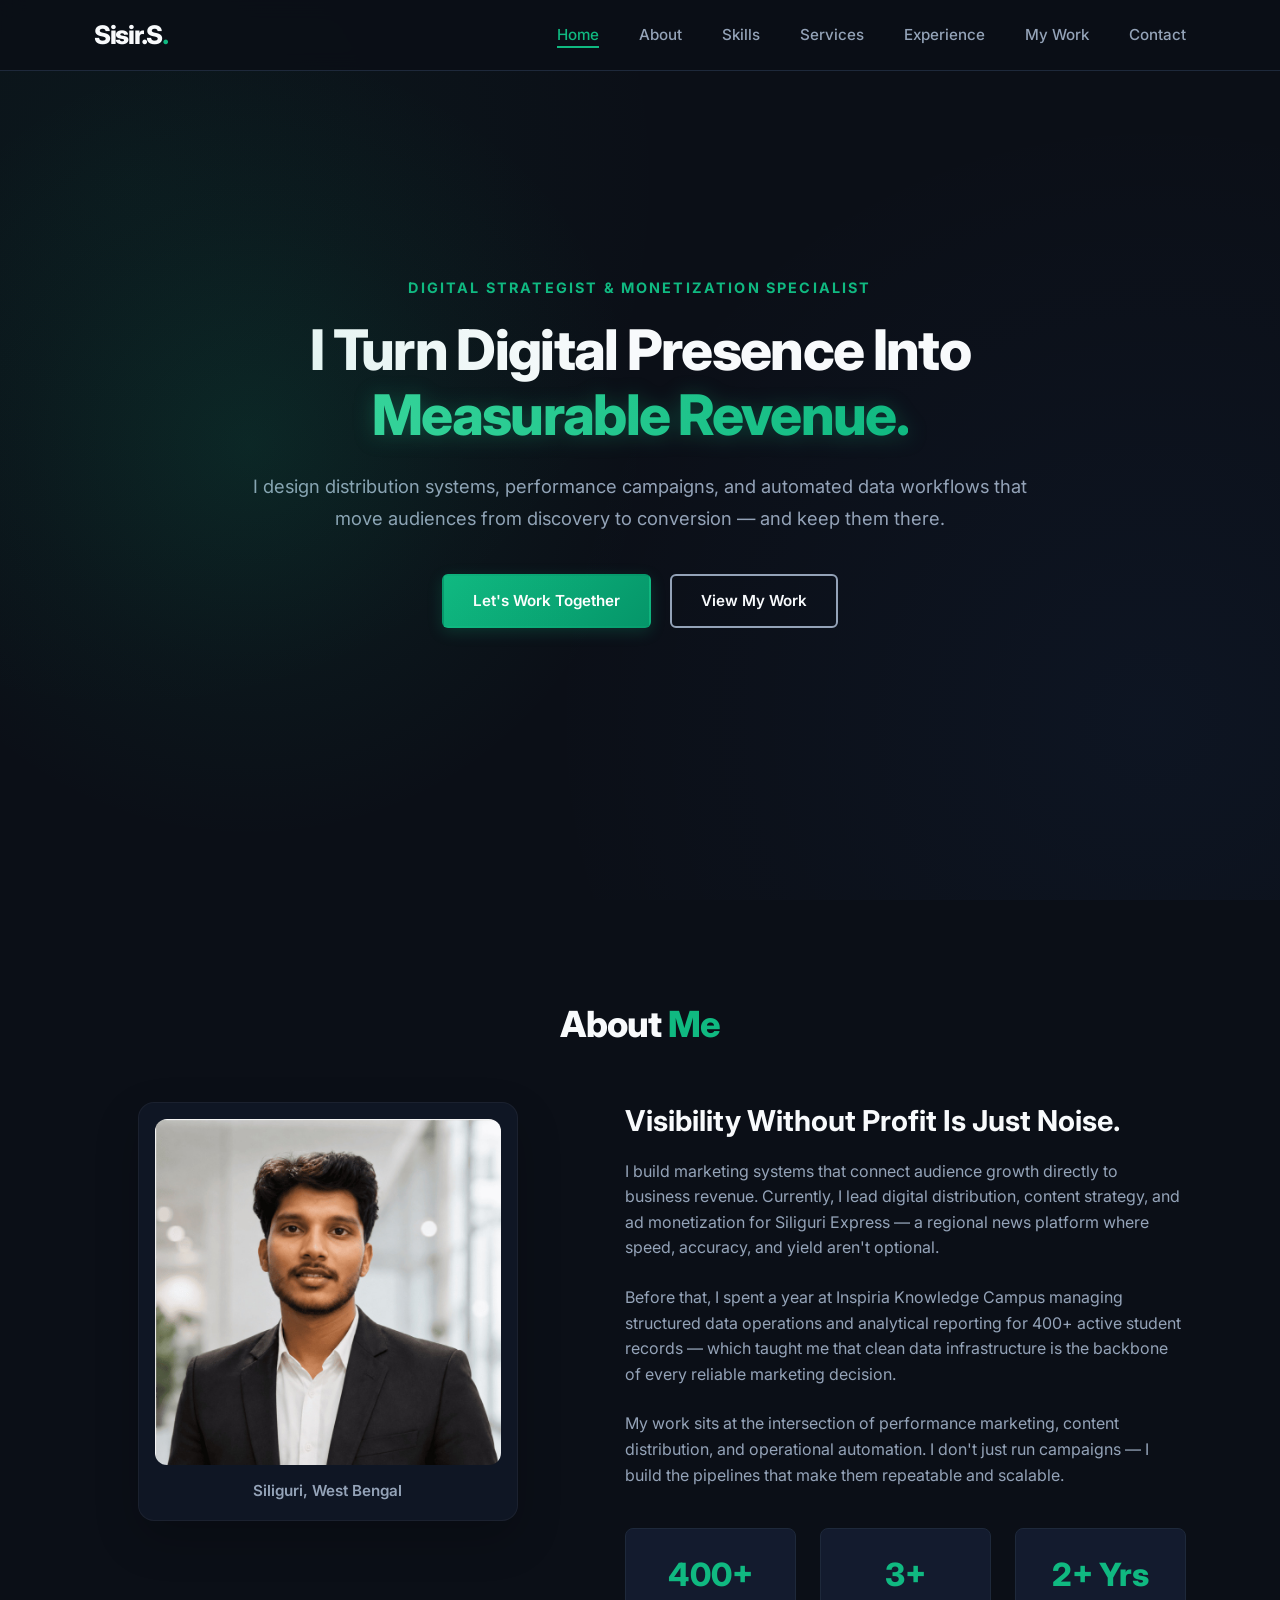
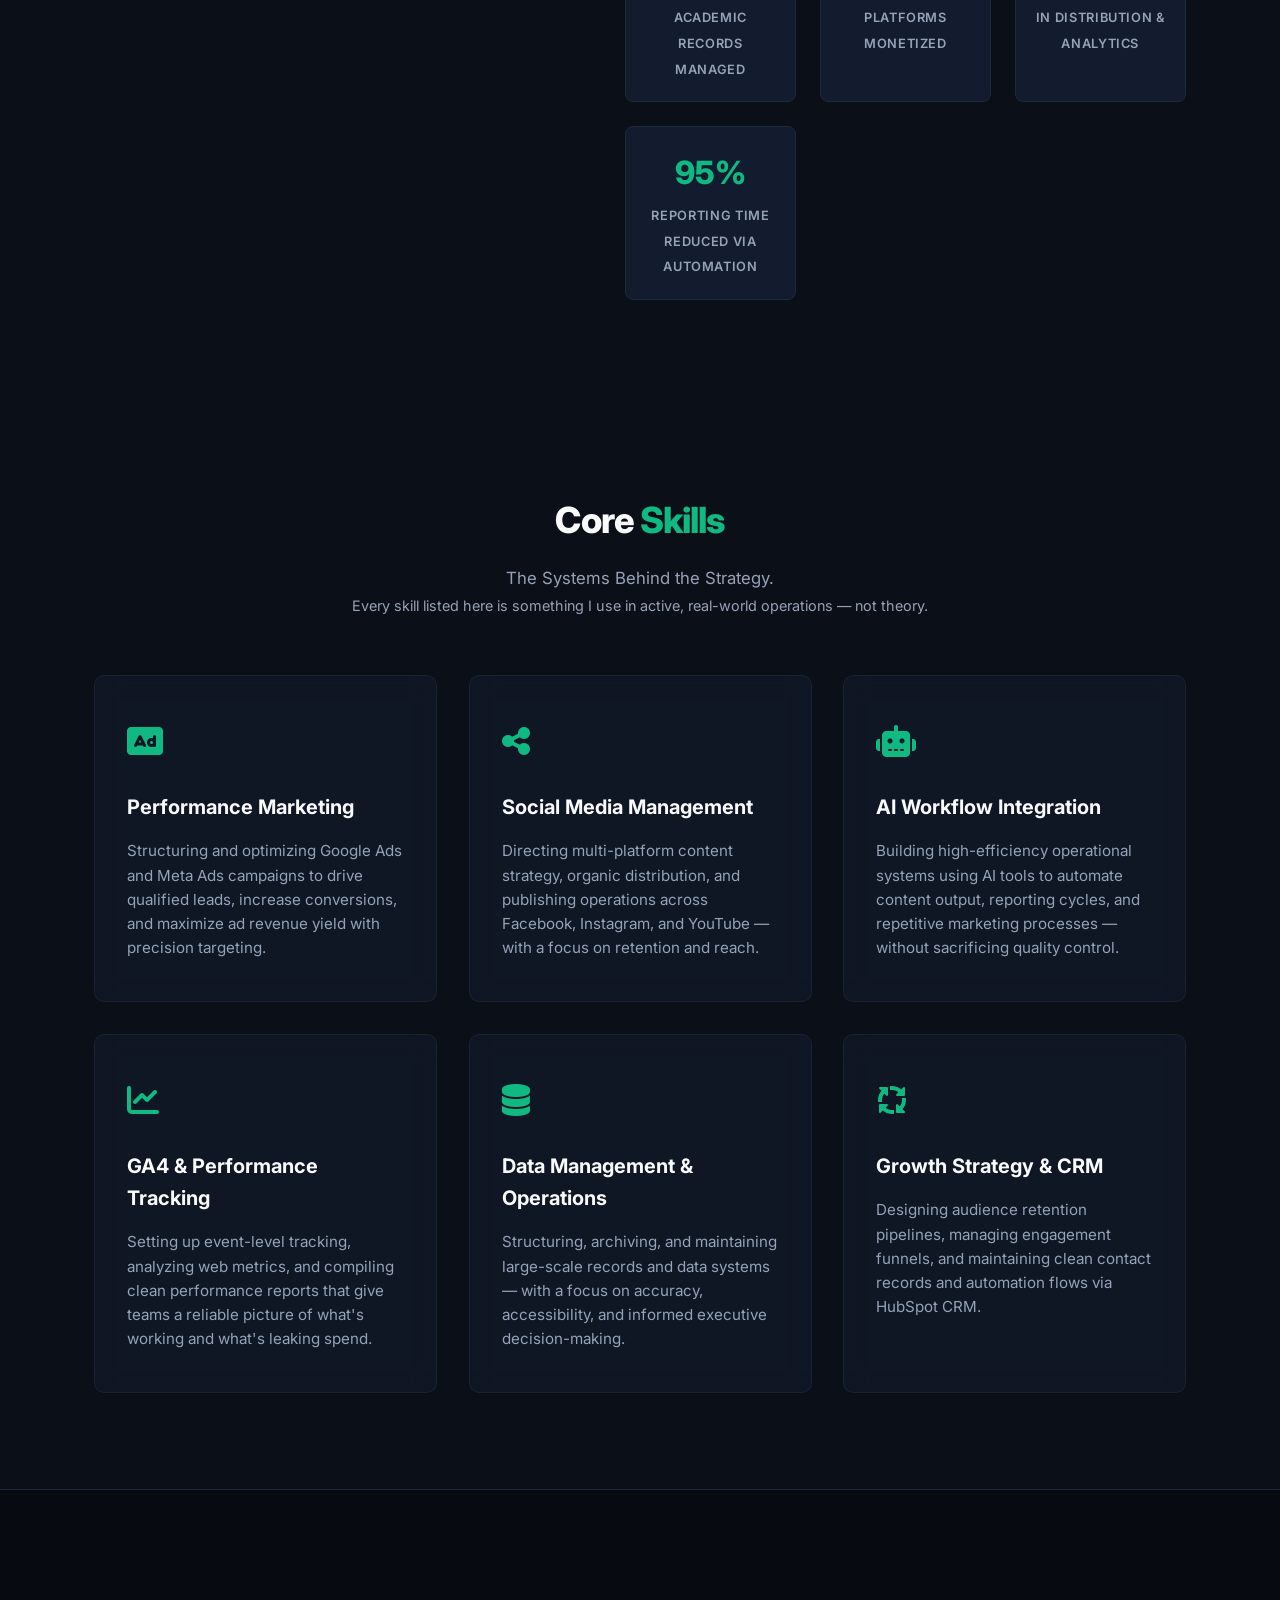
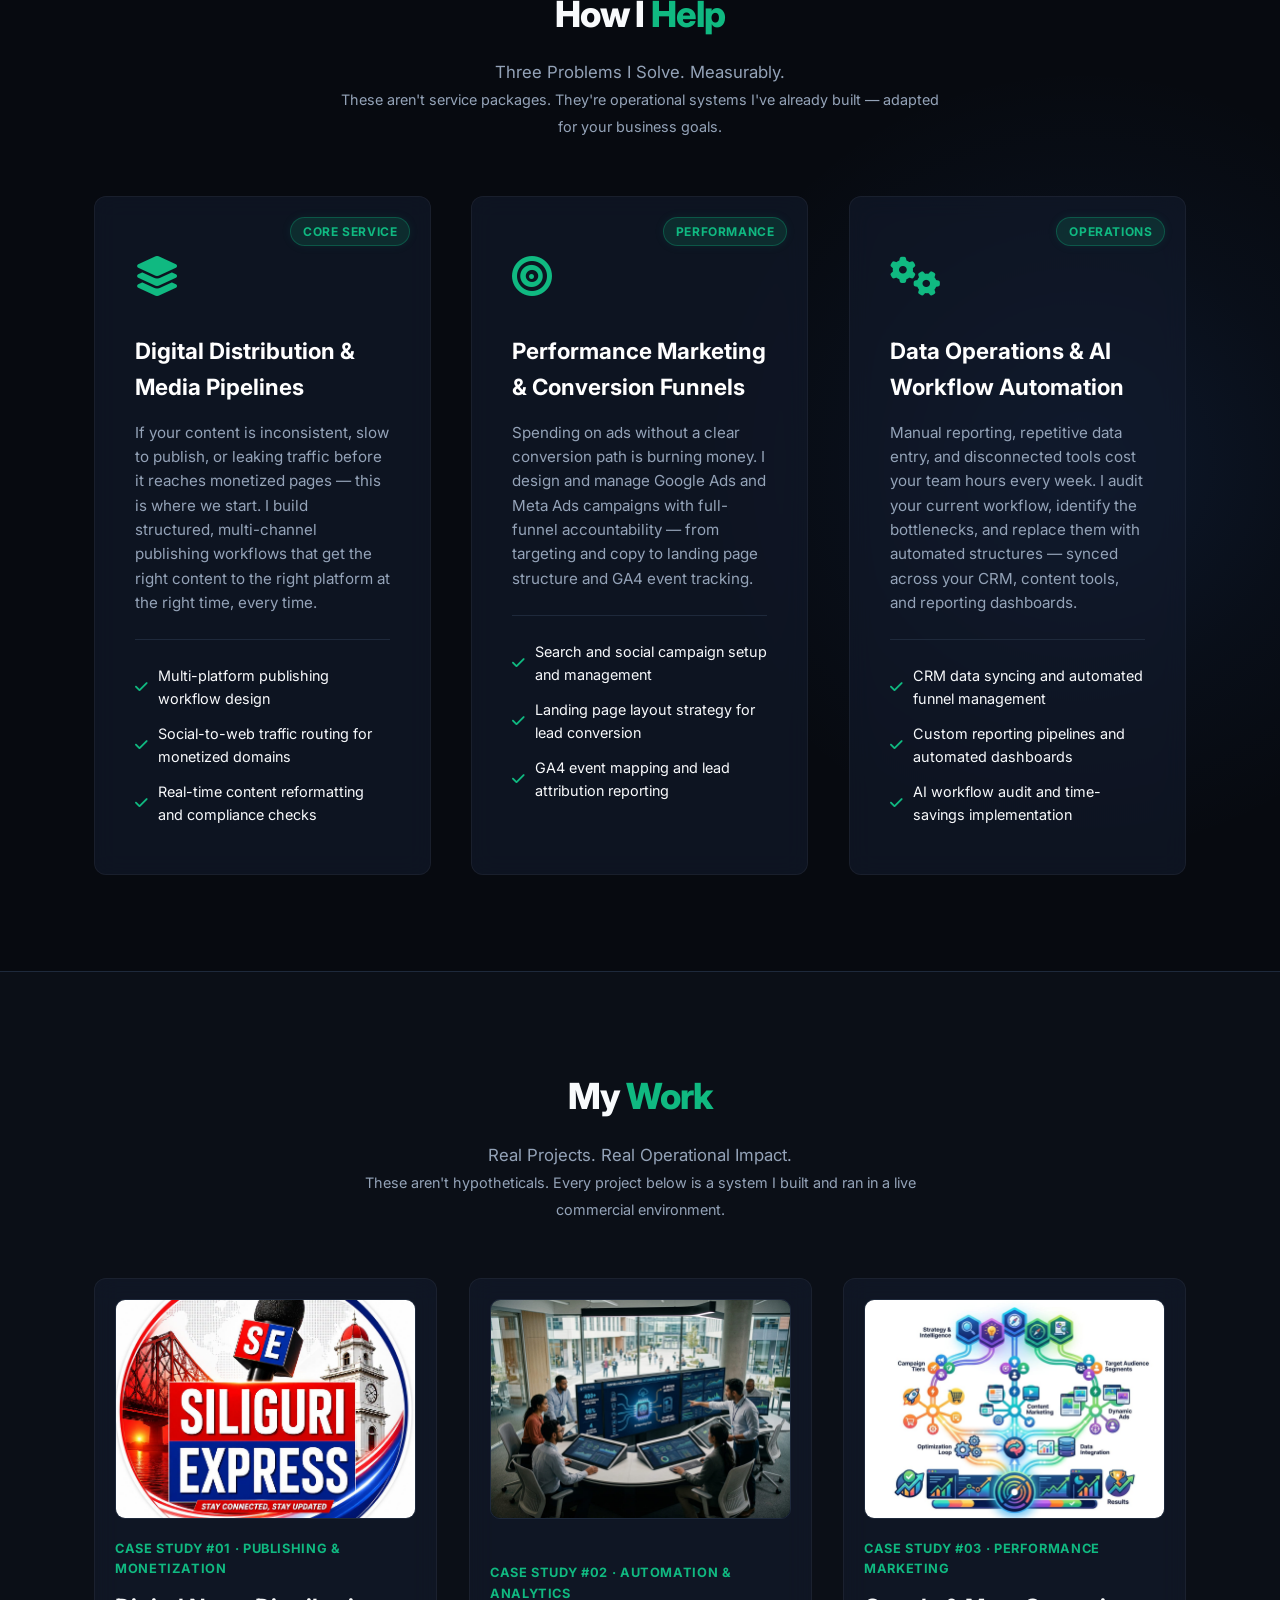
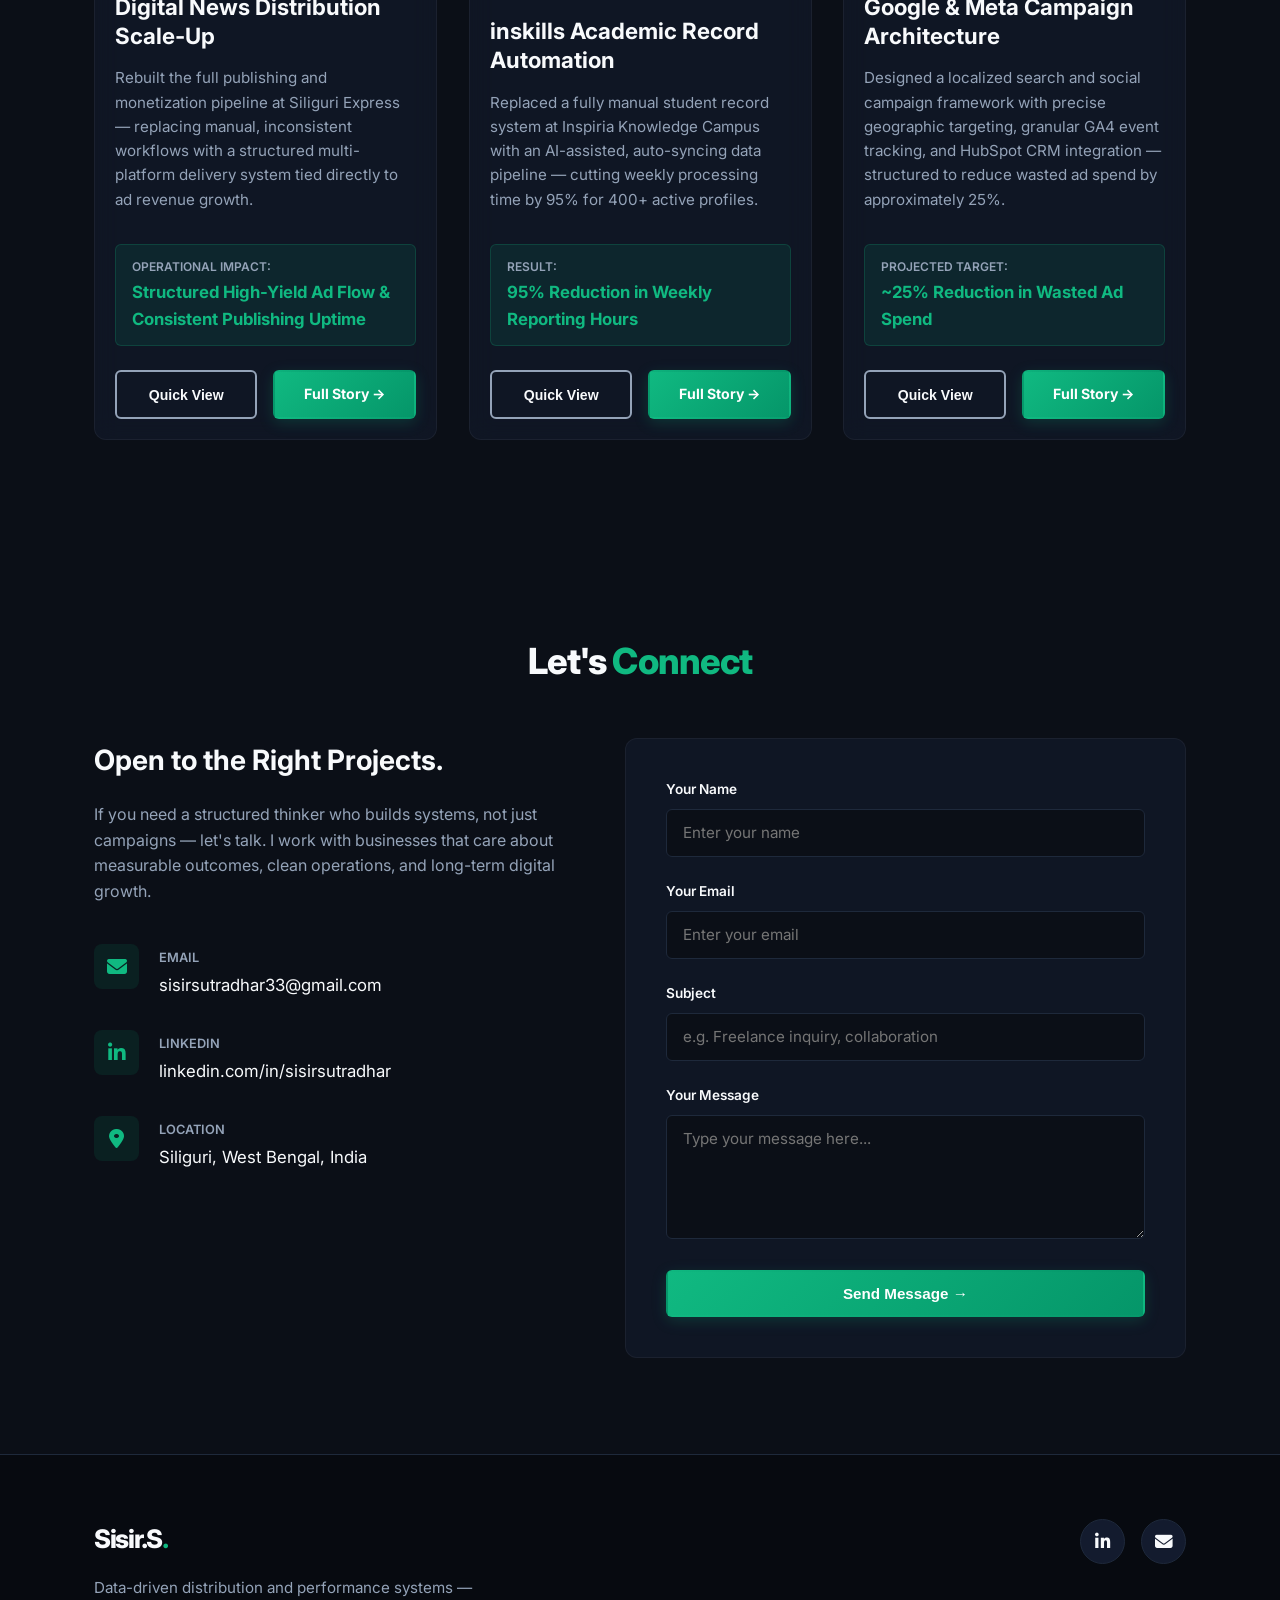
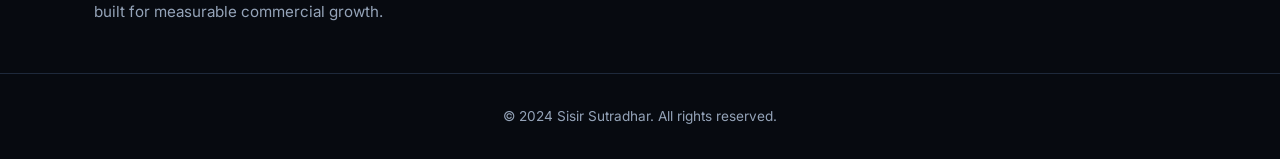
==== commit e3a4cc81: "comit the changes in index.html file" ====
--- a/index.html
+++ b/index.html
@@ -202,95 +202,6 @@
         </div>
     </section>
 
-    <!-- Experience Section -->
-    <section id="experience" class="experience-section">
-        <div class="container">
-            <h2 class="section-title">Work <span class="text-primary">Timeline</span></h2>
-            <p class="section-subtitle">Where I've Done the Work.</p>
-            <div class="timeline">
-                <div class="timeline-item reveal">
-                    <div class="timeline-dot"></div>
-                    <div class="timeline-date">June 2024 - Present</div>
-                    <div class="timeline-content">
-                        <h3>Digital Strategist | News & Media</h3>
-                        <span class="company">Siliguri Express · Siliguri, West Bengal</span>
-                        <p class="text-muted">I manage the full digital operation of a live, high-frequency regional news platform — from content publishing workflows to ad monetization oversight. This role runs in real time with zero margin for operational error.</p>
-                        <ul class="timeline-bullets">
-                            <li>Leading end-to-end digital distribution across web and social platforms.</li>
-                            <li>Supervising direct ad operations to scale ad-space yield and revenue output.</li>
-                            <li>Building AI-assisted content workflows that reduce turnaround time without compromising editorial accuracy.</li>
-                        </ul>
-                    </div>
-                </div>
-                <div class="timeline-item reveal">
-                    <div class="timeline-dot"></div>
-                    <div class="timeline-date">January 2024 - June 2024</div>
-                    <div class="timeline-content">
-                        <h3>Social Media Manager | Digital News & Media</h3>
-                        <span class="company">Siliguri Express · Siliguri, West Bengal</span>
-                        <p class="text-muted">Managed the complete social media operational infrastructure for a breaking news environment — where publishing speed, platform compliance, and brand consistency all had to run simultaneously.</p>
-                        <ul class="timeline-bullets">
-                            <li>End-to-end publishing workflow management for breaking and hyperlocal news cycles.</li>
-                            <li>Cross-platform content distribution across Facebook, Instagram, and YouTube.</li>
-                            <li>Platform policy compliance monitoring and real-time distribution error handling.</li>
-                        </ul>
-                    </div>
-                </div>
-                <div class="timeline-item reveal">
-                    <div class="timeline-dot"></div>
-                    <div class="timeline-date">January 2025 - July 2025</div>
-                    <div class="timeline-content">
-                        <h3>Lead Data Analyst — inskills Division</h3>
-                        <span class="company">Inspiria Knowledge Campus · Siliguri, West Bengal</span>
-                        <p class="text-muted">Led the data management and analytical reporting operation for 400+ active student records — a project that ultimately eliminated 95% of manual processing time through structured automation.</p>
-                        <ul class="timeline-bullets">
-                            <li>Designed and maintained structured data archives for 400+ academic profiles.</li>
-                            <li>Generated analytical performance datasets to guide leadership and department decisions.</li>
-                            <li>Implemented AI automation workflows that transformed weekly reporting from manual to instant.</li>
-                        </ul>
-                    </div>
-                </div>
-                <div class="timeline-item reveal">
-                    <div class="timeline-dot"></div>
-                    <div class="timeline-date">July 2024 - December 2024</div>
-                    <div class="timeline-content">
-                        <h3>Data Manager</h3>
-                        <span class="company">Inspiria Knowledge Campus · Siliguri, West Bengal</span>
-                        <p class="text-muted">Built the operational reporting and data infrastructure foundation that the inskills automation project later scaled.</p>
-                        <ul class="timeline-bullets">
-                            <li>Maintained performance tracking standards across academic and marketing initiatives.</li>
-                            <li>Coordinated campaign logistics and reporting infrastructure for internal departments.</li>
-                            <li>Developed structured operational documentation and administrative reporting layouts.</li>
-                        </ul>
-                    </div>
-                </div>
-            </div>
-
-            <div class="education-certs-container">
-                <div class="edu-column">
-                    <h3 class="sub-section-title">Education</h3>
-                    <div class="edu-card">
-                        <span class="edu-year">2022 - 2025</span>
-                        <h4>BBA in Digital Marketing</h4>
-                        <p class="company">Inspiria Knowledge Campus</p>
-                    </div>
-                    <div class="edu-card">
-                        <span class="edu-year">Pre-degree</span>
-                        <h4>Class 12 & 10 · CBSE Board</h4>
-                        <p class="company">Techno India Group Public School</p>
-                    </div>
-                </div>
-                <div class="certs-column">
-                    <h3 class="sub-section-title">Certifications</h3>
-                    <ul class="certs-list">
-                        <li><i class="fa-solid fa-certificate text-primary"></i> <a href="#" target="_blank" class="cert-link">Google Ads Search Certification <i class="fa-solid fa-external-link-alt" style="font-size: 0.8rem; margin-left: 4px;"></i></a></li>
-                        <li><i class="fa-solid fa-certificate text-primary"></i> AI Tools Proficiency</li>
-                    </ul>
-                </div>
-            </div>
-        </div>
-    </section>
-
     <!-- Portfolio / My Work Section -->
     <section id="portfolio" class="portfolio-section">
         <div class="container">
--- a/style.css
+++ b/style.css
@@ -1704,4 +1704,127 @@
     body {
         padding-bottom: 70px; 
     }
+}
+
+/* ================================================================= */
+/* PHASE 4: MAJOR VISUAL OVERHAUL (Glassmorphism, Glows, Animation)  */
+/* ================================================================= */
+
+/* 1. Animated Hero Title (Makes "Measurable Revenue" shimmer) */
+.hero-title .text-primary {
+    background: linear-gradient(90deg, #34d399, #10b981, #6ee7b7, #34d399);
+    background-size: 300% 100%;
+    -webkit-background-clip: text;
+    -webkit-text-fill-color: transparent;
+    filter: drop-shadow(0 2px 10px rgba(16, 185, 129, 0.3));
+    animation: shimmer 4s ease-in-out infinite;
+}
+
+@keyframes shimmer {
+    0% { background-position: 0% 50%; }
+    50% { background-position: 100% 50%; }
+    100% { background-position: 0% 50%; }
+}
+
+/* 2. Glassmorphism Cards (Frosted glass effect) */
+.skill-card, 
+.service-card, 
+.portfolio-card, 
+.timeline-content, 
+.edu-card, 
+.contact-form {
+    background: rgba(19, 27, 46, 0.6); /* Transparent dark blue */
+    backdrop-filter: blur(12px); /* The frosted glass blur */
+    -webkit-backdrop-filter: blur(12px);
+    border: 1px solid rgba(255, 255, 255, 0.05); /* Subtle light border for depth */
+}
+
+/* 3. Neon-Glow Hover Effects (Cards power up on hover) */
+.skill-card:hover,
+.service-card:hover,
+.portfolio-card:hover {
+    border-color: rgba(16, 185, 129, 0.4);
+    transform: translateY(-8px); /* Slightly higher lift */
+    box-shadow: 
+        0 10px 30px rgba(16, 185, 129, 0.1),
+        0 0 40px rgba(16, 185, 129, 0.05); /* Dual-layer glow */
+}
+
+/* Specific glow for the About image */
+.about-image-card {
+    background: rgba(19, 27, 46, 0.6);
+    backdrop-filter: blur(12px);
+    -webkit-backdrop-filter: blur(12px);
+    border: 1px solid rgba(255, 255, 255, 0.05);
+}
+
+.about-image-card:hover {
+    border-color: rgba(16, 185, 129, 0.4);
+    box-shadow: 0 10px 30px rgba(16, 185, 129, 0.1);
+}
+
+/* 4. Enhance Background Orbs (Bigger, more visible for depth) */
+.glow-orb {
+    width: 800px; /* Increased from 500px */
+    height: 800px;
+    background: radial-gradient(circle, rgba(16, 185, 129, 0.12) 0%, rgba(16, 185, 129, 0.04) 40%, transparent 70%);
+    animation: float-orb 25s infinite alternate ease-in-out;
+}
+
+.orb-2 {
+    background: radial-gradient(circle, rgba(59, 130, 246, 0.12) 0%, rgba(59, 130, 246, 0.04) 40%, transparent 70%);
+    animation-duration: 30s;
+}
+
+/* 5. Premium Button Upgrades */
+.btn-primary {
+    background: linear-gradient(135deg, #10b981 0%, #059669 100%); /* Gradient button */
+    box-shadow: 0 4px 15px rgba(16, 185, 129, 0.2);
+}
+
+.btn-primary:hover {
+    box-shadow: 0 8px 25px rgba(16, 185, 129, 0.35);
+    transform: translateY(-3px);
+}
+
+.btn-secondary {
+    border-width: 2px;
+    position: relative;
+    overflow: hidden;
+}
+
+/* 6. Premium Modal Glass Effect */
+.modal-window {
+    background: rgba(13, 19, 34, 0.85);
+    backdrop-filter: blur(20px);
+    -webkit-backdrop-filter: blur(20px);
+    border: 1px solid rgba(255, 255, 255, 0.08);
+}
+
+.modal-spec-card {
+    background: rgba(11, 15, 23, 0.6);
+    border: 1px solid rgba(255, 255, 255, 0.05);
+}
+
+/* 7. Scrollbar Enhancement for Desktop */
+::-webkit-scrollbar {
+    width: 10px;
+}
+::-webkit-scrollbar-track {
+    background: var(--bg-main);
+}
+::-webkit-scrollbar-thumb {
+    background: #1e293b;
+    border-radius: 5px;
+    border: 2px solid var(--bg-main);
+}
+::-webkit-scrollbar-thumb:hover {
+    background: var(--primary);
+}
+
+/* 8. Service Tag Glow */
+.service-tag {
+    background-color: rgba(16, 185, 129, 0.15);
+    border: 1px solid rgba(16, 185, 129, 0.3);
+    box-shadow: 0 0 10px rgba(16, 185, 129, 0.1);
 }
